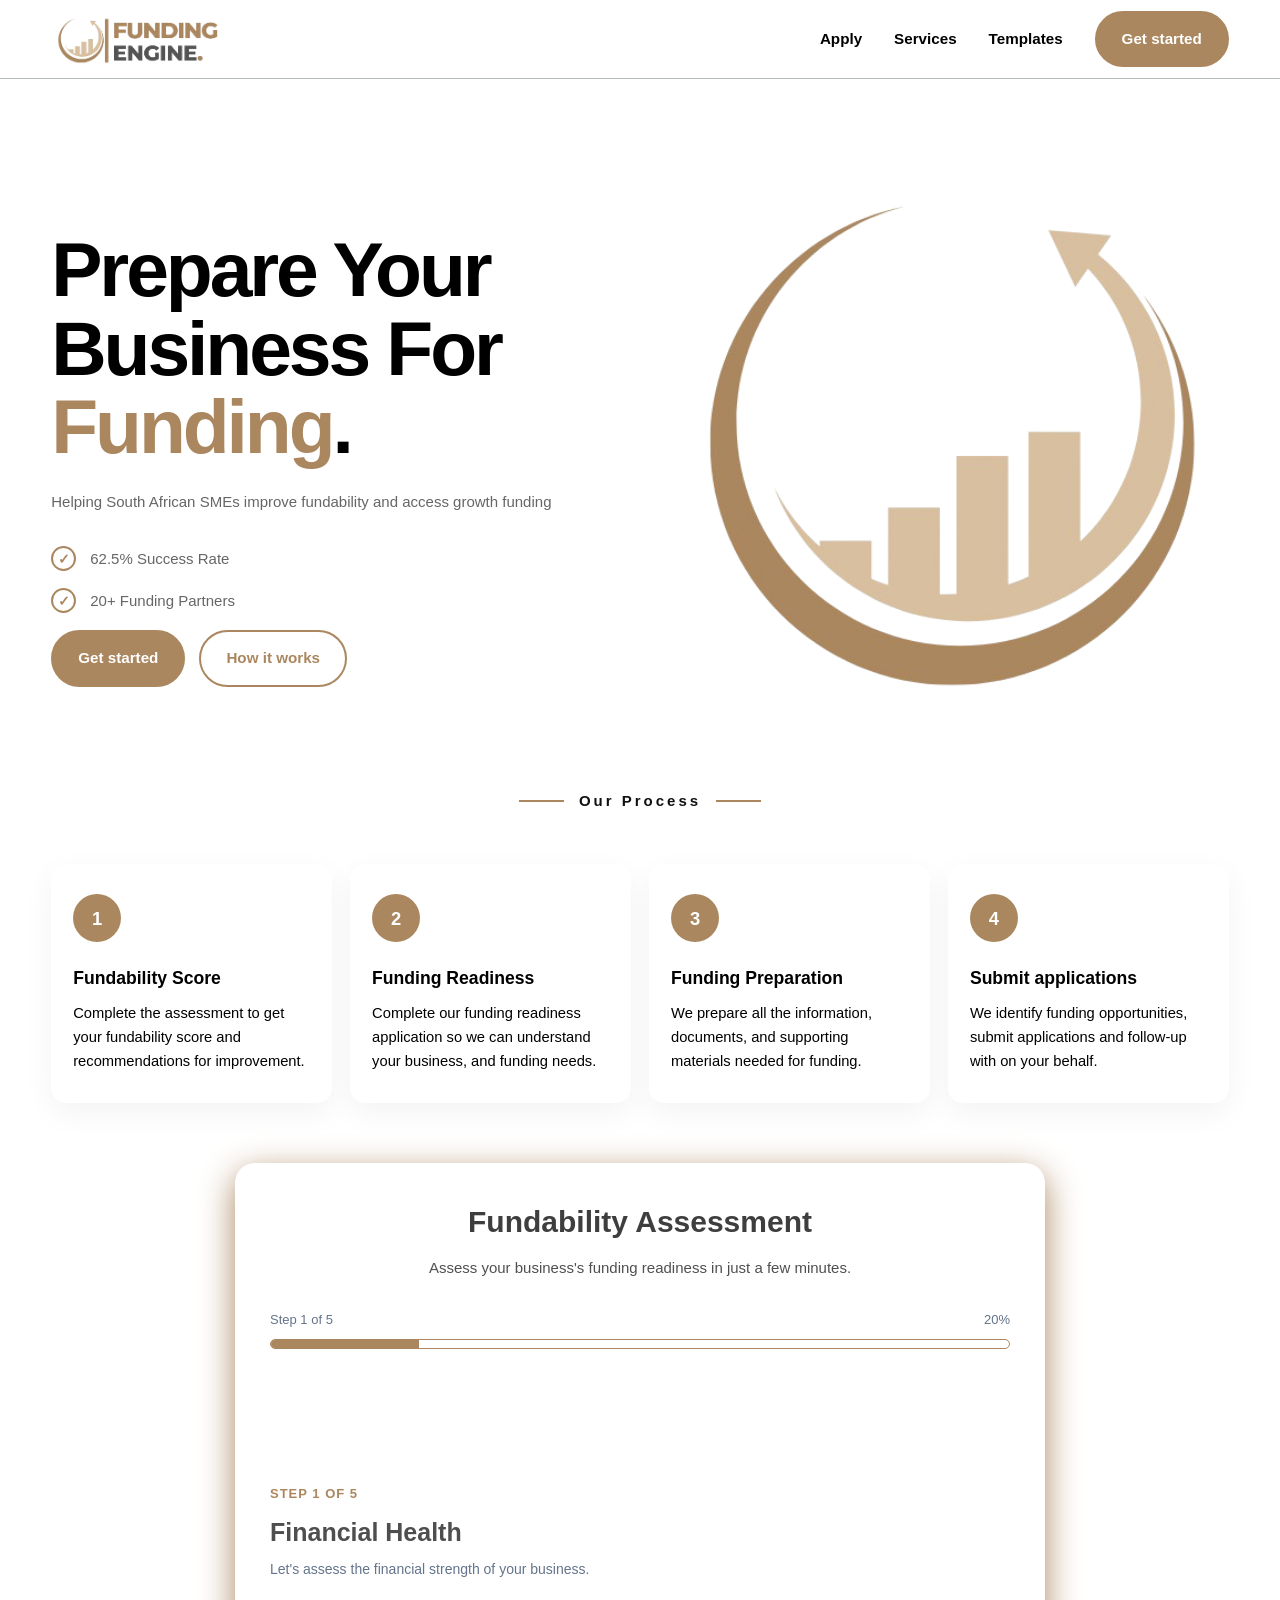
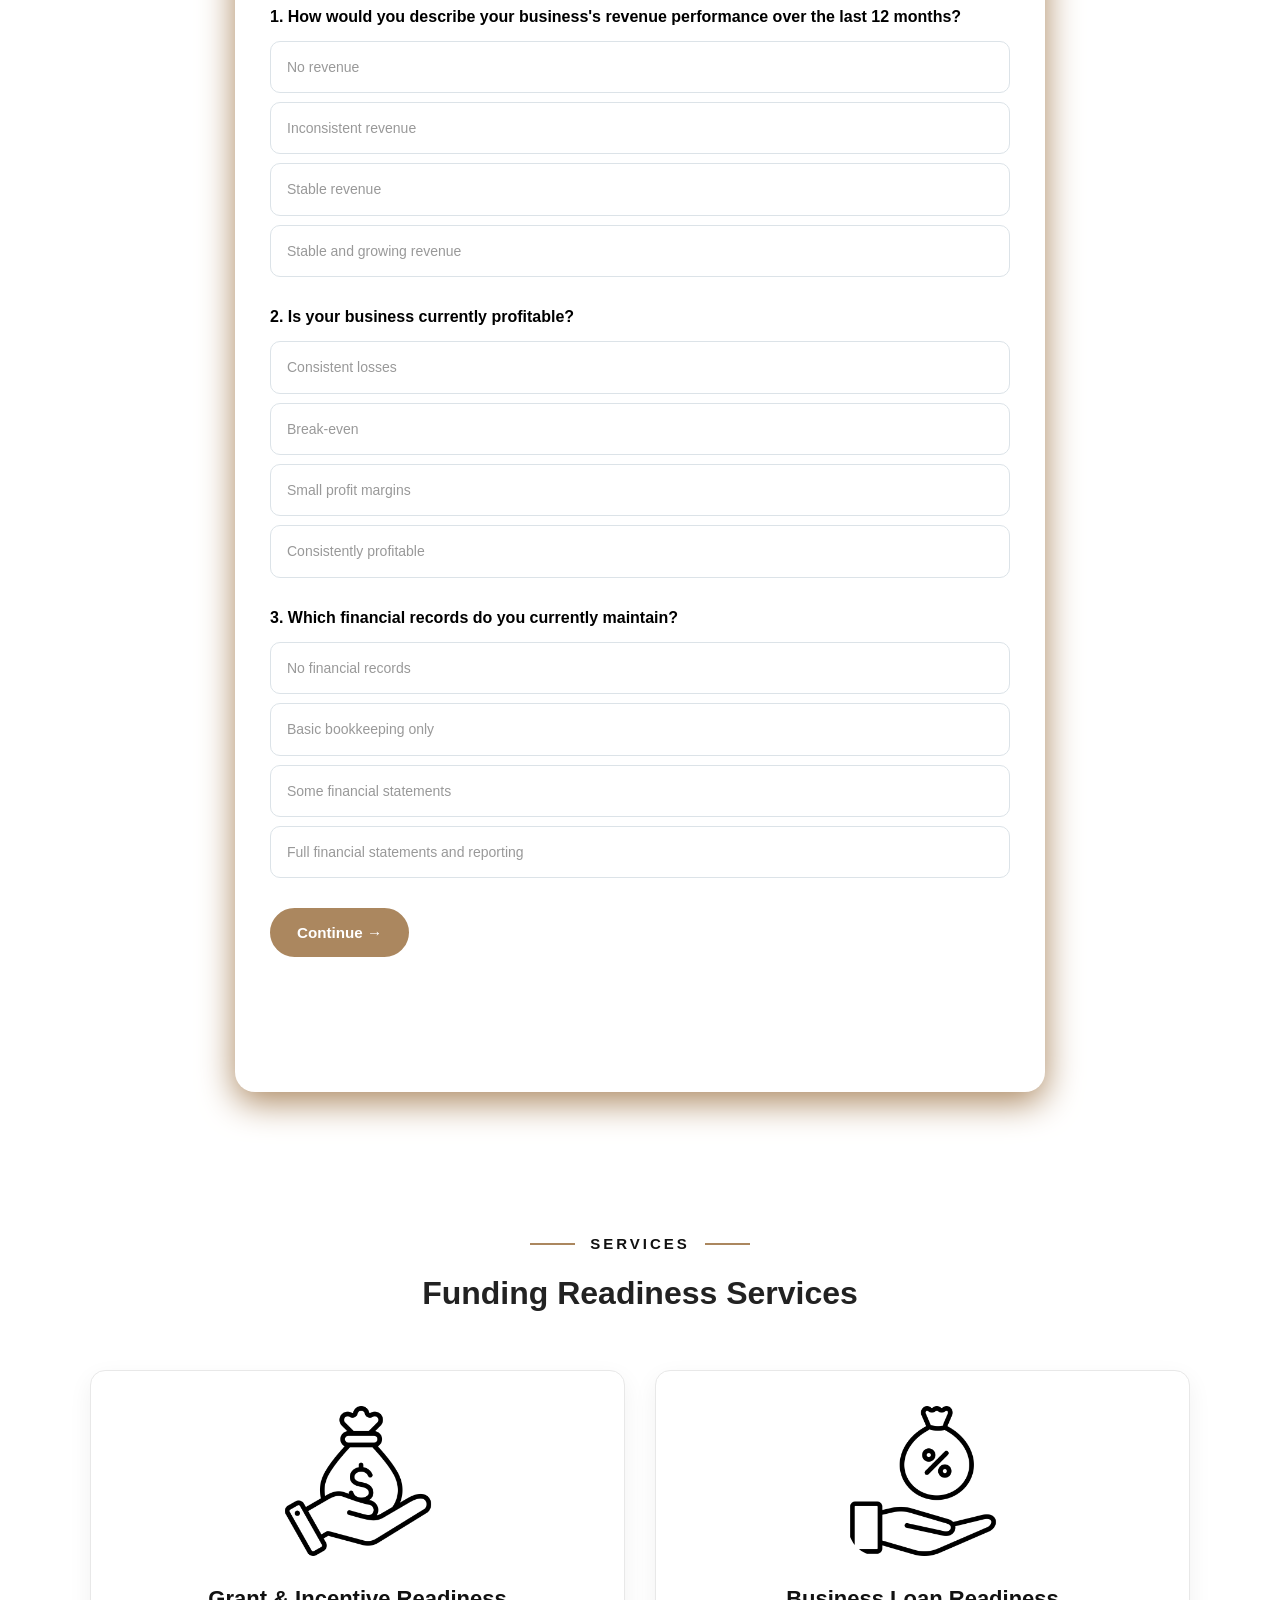
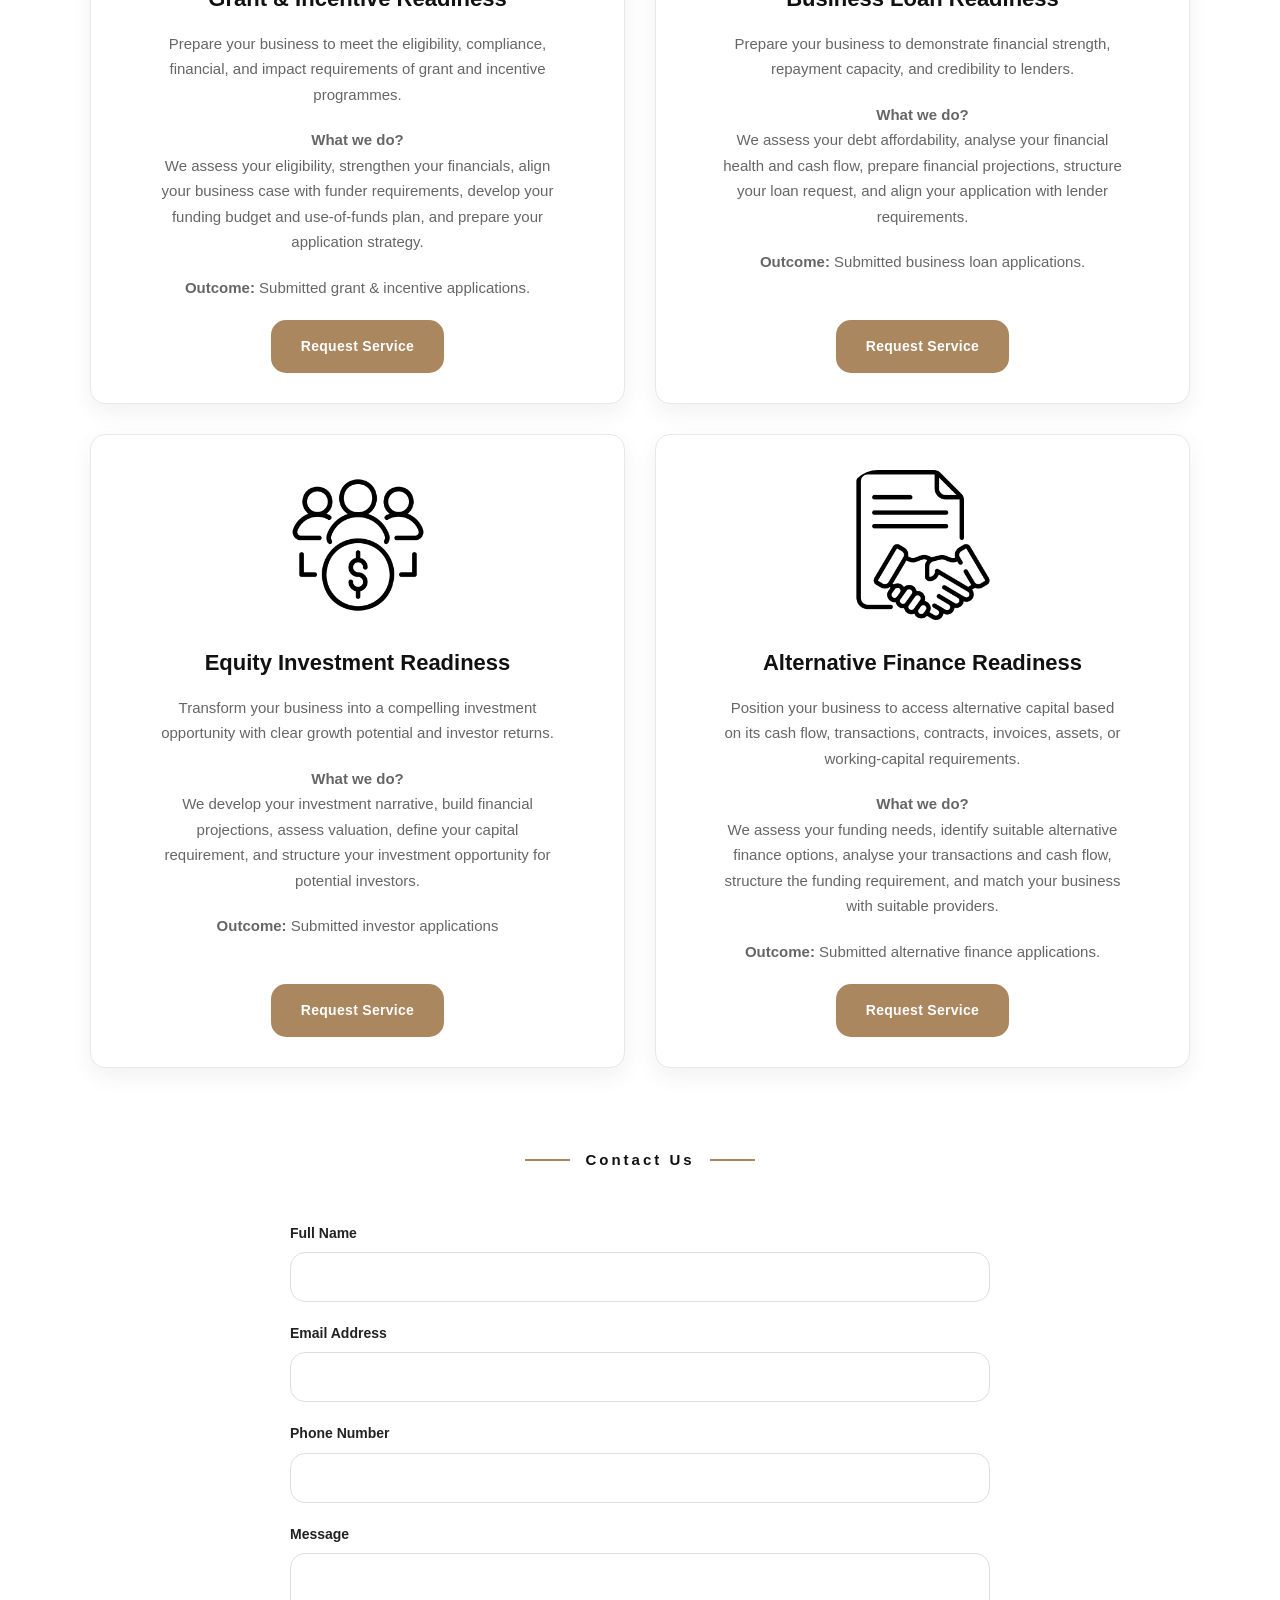
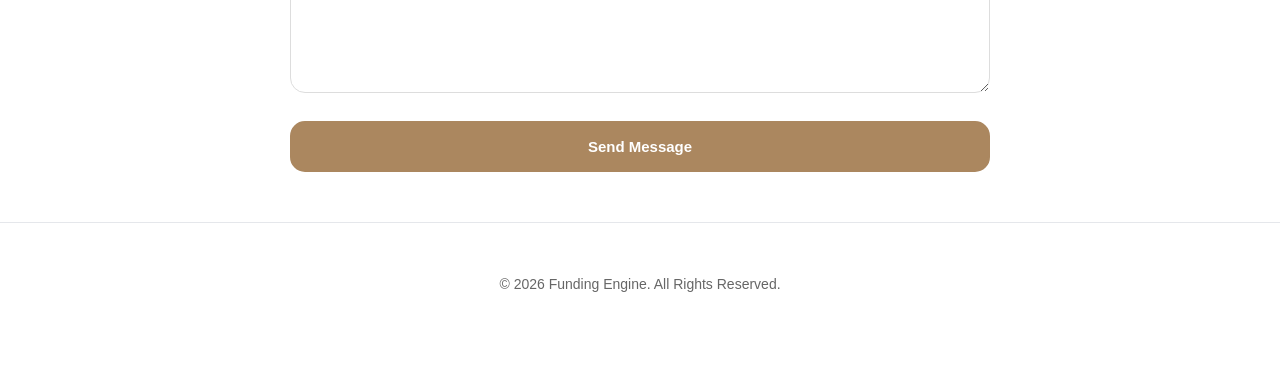
==== index.html @ 3deff0eb "update one" ====
<!DOCTYPE html>
<html lang="en">
<head>
  <meta charset="UTF-8" />
  <meta name="viewport" content="width=device-width, initial-scale=1.0" />

  <title>Funding Engine | Helping SMEs Become Fundable</title>

  <link rel="icon" type="image/png" href="./img/Funding_Engine_Favicon-removebg-preview.png">

<link rel="stylesheet" href="css/style.css">

  <meta
    name="description"
    content="Funding Engine helps businesses improve their fundability and secure the funding they need to grow. Our services include funding readiness assessments, fundability reporting, business funding preparation, and application support."
  />

</head>

<body>

  <!-- =========================
       HEADER
  ========================== -->

  <header>
    <div class="container navbar">

      <a href="#" class="logo">
        <img src="./img/Funding_Engine_Logo_-_Cropped-removebg-preview.png" alt="Funding Engine Logo" />
      </a>

      <button
        class="mobile-menu"
        id="mobileMenu"
        aria-label="Open navigation menu"
      >
        ☰
      </button>

      <nav>
        <ul class="nav-links" id="navLinks">
          <li><a href="./apply.html">Apply</a></li>
          <li><a href="#services">Services</a></li>
          <li><a href="https://fundingbox.gumroad.com/">Templates</a></li>
          <li class="button">
            <a href="#section1" class="btn btn-primary">Get started</a>
          </li>
        </ul>
      </nav>

    </div>
  </header>


  <!-- =========================
       HERO
  ========================== -->

  <main>

    <section class="hero" id="apply">
      <div class="container hero-grid">

        <div class="hero-content">

          <h1>
            Prepare Your Business For <span>Funding</span>.
          </h1>

          <p>
            Helping South African SMEs improve fundability and access growth funding
          </p>

          <ul class="benefits-list">

                    <li>
                        <span class="check-icon">✓</span>
                        62.5% Success Rate
                    </li>

                    <li>
                        <span class="check-icon">✓</span>
                        20+ Funding Partners
                    </li>
                    
                </ul>

          <div class="hero-buttons">
            <a href="#section1" class="btn btn-primary">
              Get started
            </a>

            <a href="#process" class="btn btn-outline">
              How it works
            </a>
          </div>

        </div>

        <div class="hero-image">
          <img
            src="./img/Funding_Engine_Favicon-removebg-preview.png"
            alt=""
          />
        </div>

      </div>
    </section>



    <!-- =========================
         PROCESS
    ========================== -->

      <div id="process" class="container">

        <div class="section-header">
        <div class="services-header">
      <h2><span></span> Our Process <span></span></h2>
      
    </div>
         
        </div>

        <div class="process-grid">

          <article class="process-card">
            <div class="step-number">1</div>
            <h3>Fundability Score</h3>
            <p>
                Complete the assessment to get your fundability score and recommendations for improvement.
            </p>
          </article>

          <article class="process-card">
            <div class="step-number">2</div>
            <h3>Funding Readiness</h3>
            <p>
               Complete our funding readiness application so we can understand your business, and funding needs.
            </p>
          </article>

          <article class="process-card">
            <div class="step-number">3</div>
            <h3>Funding Preparation</h3>
            <p>
              We prepare all the information, documents, and supporting materials needed for funding.
            </p>
          </article>

          <article class="process-card">
            <div class="step-number">4</div>
            <h3>Submit applications</h3>
            <p>
              We identify funding opportunities, submit applications and follow-up with on your behalf.
            </p>
          </article>

        </div>

      </div>


<!-- =========================
     SCORECARD
========================== -->

<div class="fundability-wrapper">

<div class="fundability-card">

<div class="scorecard-header" id="intro">

    <h1>Fundability Assessment</h1>

    <p>
        Assess your business's funding readiness in just a few minutes.
    </p>

</div>


<!-- PROGRESS -->

<div class="progress-container" id="progressContainer">

    <div class="progress-top">

        <span id="progressText">Step 1 of 5</span>

        <span id="progressPercent">20%</span>

    </div>

    <div class="progress-bar">

        <div class="progress-fill" id="progressFill"></div>

    </div>

</div>


<!-- ================================= -->
<!-- STEP 1: FINANCIAL -->
<!-- ================================= -->

<div class="section active" id="section1">

<div class="section-heading">

    <div class="section-number">Step 1 of 5</div>

    <h2>Financial Health</h2>

    <p>
        Let's assess the financial strength of your business.
    </p>

</div>


<div class="question">

<div class="question-title">
1. How would you describe your business's revenue performance over the last 12 months?
</div>

<div class="option">
<input type="radio" name="q1" value="0" id="q1a">
<label for="q1a">No revenue</label>
</div>

<div class="option">
<input type="radio" name="q1" value="3" id="q1b">
<label for="q1b">Inconsistent revenue</label>
</div>

<div class="option">
<input type="radio" name="q1" value="6" id="q1c">
<label for="q1c">Stable revenue</label>
</div>

<div class="option">
<input type="radio" name="q1" value="8" id="q1d">
<label for="q1d">Stable and growing revenue</label>
</div>

</div>


<div class="question">

<div class="question-title">
2. Is your business currently profitable?
</div>

<div class="option">
<input type="radio" name="q2" value="0" id="q2a">
<label for="q2a">Consistent losses</label>
</div>

<div class="option">
<input type="radio" name="q2" value="2" id="q2b">
<label for="q2b">Break-even</label>
</div>

<div class="option">
<input type="radio" name="q2" value="4" id="q2c">
<label for="q2c">Small profit margins</label>
</div>

<div class="option">
<input type="radio" name="q2" value="8" id="q2d">
<label for="q2d">Consistently profitable</label>
</div>

</div>


<div class="question">

<div class="question-title">
3. Which financial records do you currently maintain?
</div>

<div class="option">
<input type="radio" name="q3" value="0" id="q3a">
<label for="q3a">No financial records</label>
</div>

<div class="option">
<input type="radio" name="q3" value="3" id="q3b">
<label for="q3b">Basic bookkeeping only</label>
</div>

<div class="option">
<input type="radio" name="q3" value="6" id="q3c">
<label for="q3c">Some financial statements</label>
</div>

<div class="option">
<input type="radio" name="q3" value="9" id="q3d">
<label for="q3d">Full financial statements and reporting</label>
</div>

</div>


<div class="navigation">

<button class="btn btn-primary" onclick="nextSection()">
Continue →
</button>

</div>

</div>


<!-- ================================= -->
<!-- STEP 2: RISK -->
<!-- ================================= -->

<div class="section" id="section2">

<div class="section-heading">

<div class="section-number">Step 2 of 5</div>

<h2>Risk & Credibility</h2>

<p>
Funders need confidence that your business is legitimate,
organised and credible.
</p>

</div>


<div class="question">

<div class="question-title">
4. Is your business legally registered and compliant?
</div>

<div class="option">
<input type="radio" name="q4" value="0" id="q4a">
<label for="q4a">Not registered</label>
</div>

<div class="option">
<input type="radio" name="q4" value="3" id="q4b">
<label for="q4b">Registered but compliance issues exist</label>
</div>

<div class="option">
<input type="radio" name="q4" value="6" id="q4c">
<label for="q4c">Registered and mostly compliant</label>
</div>

<div class="option">
<input type="radio" name="q4" value="8" id="q4d">
<label for="q4d">Fully compliant and up to date</label>
</div>

</div>


<div class="question">

<div class="question-title">
5. Do you operate from a dedicated business bank account?
</div>

<div class="option">
<input type="radio" name="q5" value="0" id="q5a">
<label for="q5a">No</label>
</div>

<div class="option">
<input type="radio" name="q5" value="2" id="q5b">
<label for="q5b">Recently opened</label>
</div>

<div class="option">
<input type="radio" name="q5" value="4" id="q5c">
<label for="q5c">Active business account</label>
</div>

<div class="option">
<input type="radio" name="q5" value="6" id="q5d">
<label for="q5d">Active account with 12+ months history</label>
</div>

</div>


<div class="question">

<div class="question-title">
6. Which of the following documents can you provide?
</div>

<div class="option">
<input type="radio" name="q6" value="0" id="q6a">
<label for="q6a">None</label>
</div>

<div class="option">
<input type="radio" name="q6" value="3" id="q6b">
<label for="q6b">Some business documents</label>
</div>

<div class="option">
<input type="radio" name="q6" value="6" id="q6c">
<label for="q6c">Most required documents</label>
</div>

<div class="option">
<input type="radio" name="q6" value="11" id="q6d">
<label for="q6d">Complete funding documentation package</label>
</div>

</div>


<div class="navigation">

<button class="btn btn-secondary" onclick="previousSection()">
← Back
</button>

<button class="btn btn-primary" onclick="nextSection()">
Continue →
</button>

</div>

</div>


<!-- ================================= -->
<!-- STEP 3: CREDIT -->
<!-- ================================= -->

<div class="section" id="section3">

<div class="section-heading">

<div class="section-number">Step 3 of 5</div>

<h2>Credit History</h2>

<p>
Your credit history can influence the funding options available to you.
</p>

</div>


<div class="question">

<div class="question-title">
7. Does the business currently have a credit profile?
</div>

<div class="option">
<input type="radio" name="q7" value="0" id="q7a">
<label for="q7a">No credit profile</label>
</div>

<div class="option">
<input type="radio" name="q7" value="2" id="q7b">
<label for="q7b">Very limited history</label>
</div>

<div class="option">
<input type="radio" name="q7" value="4" id="q7c">
<label for="q7c">Some credit history</label>
</div>

<div class="option">
<input type="radio" name="q7" value="6" id="q7d">
<label for="q7d">Established business credit profile</label>
</div>

</div>


<div class="question">

<div class="question-title">
8. Have you ever defaulted on a loan, supplier account, or financial obligation?
</div>

<div class="option">
<input type="radio" name="q8" value="0" id="q8a">
<label for="q8a">Multiple defaults</label>
</div>

<div class="option">
<input type="radio" name="q8" value="2" id="q8b">
<label for="q8b">One default</label>
</div>

<div class="option">
<input type="radio" name="q8" value="4" id="q8c">
<label for="q8c">Minor late payments</label>
</div>

<div class="option">
<input type="radio" name="q8" value="9" id="q8d">
<label for="q8d">Clean repayment history</label>
</div>

</div>


<div class="navigation">

<button class="btn btn-secondary" onclick="previousSection()">
← Back
</button>

<button class="btn btn-primary" onclick="nextSection()">
Continue →
</button>

</div>

</div>


<!-- ================================= -->
<!-- STEP 4: MANAGEMENT -->
<!-- ================================= -->

<div class="section" id="section4">

<div class="section-heading">

<div class="section-number">Step 4 of 5</div>

<h2>Management & Leadership</h2>

<p>
Funders assess the ability of the management team to execute the business strategy.
</p>

</div>


<div class="question">

<div class="question-title">
9. How much industry experience does the founder or management team have?
</div>

<div class="option">
<input type="radio" name="q9" value="0" id="q9a">
<label for="q9a">Less than 1 year</label>
</div>

<div class="option">
<input type="radio" name="q9" value="2" id="q9b">
<label for="q9b">1–3 years</label>
</div>

<div class="option">
<input type="radio" name="q9" value="4" id="q9c">
<label for="q9c">3–5 years</label>
</div>

<div class="option">
<input type="radio" name="q9" value="7" id="q9d">
<label for="q9d">More than 5 years</label>
</div>

</div>


<div class="question">

<div class="question-title">
10. Does the business have management systems and clear operational processes?
</div>

<div class="option">
<input type="radio" name="q10" value="0" id="q10a">
<label for="q10a">No systems</label>
</div>

<div class="option">
<input type="radio" name="q10" value="2" id="q10b">
<label for="q10b">Informal systems</label>
</div>

<div class="option">
<input type="radio" name="q10" value="4" id="q10c">
<label for="q10c">Basic documented processes</label>
</div>

<div class="option">
<input type="radio" name="q10" value="8" id="q10d">
<label for="q10d">Well-established systems and controls</label>
</div>

</div>


<div class="navigation">

<button class="btn btn-secondary" onclick="previousSection()">
← Back
</button>

<button class="btn btn-primary" onclick="nextSection()">
Continue →
</button>

</div>

</div>


<!-- ================================= -->
<!-- STEP 5: BUSINESS PLAN -->
<!-- ================================= -->

<div class="section" id="section5">

<div class="section-heading">

<div class="section-number">Step 5 of 5</div>

<h2>Business Plan & Growth Strategy</h2>

<p>
Let's assess whether your business has a clear and fundable growth strategy.
</p>

</div>


<div class="question">

<div class="question-title">
11. Do you have a written business plan?
</div>

<div class="option">
<input type="radio" name="q11" value="0" id="q11a">
<label for="q11a">No business plan</label>
</div>

<div class="option">
<input type="radio" name="q11" value="3" id="q11b">
<label for="q11b">Basic business plan</label>
</div>

<div class="option">
<input type="radio" name="q11" value="6" id="q11c">
<label for="q11c">Detailed business plan</label>
</div>

<div class="option">
<input type="radio" name="q11" value="8" id="q11d">
<label for="q11d">Investor/lender-ready business plan</label>
</div>

</div>


<div class="question">

<div class="question-title">
12. Do you have financial projections for the next 12–36 months?
</div>

<div class="option">
<input type="radio" name="q12" value="0" id="q12a">
<label for="q12a">No projections</label>
</div>

<div class="option">
<input type="radio" name="q12" value="2" id="q12b">
<label for="q12b">Rough estimates</label>
</div>

<div class="option">
<input type="radio" name="q12" value="4" id="q12c">
<label for="q12c">Basic projections</label>
</div>

<div class="option">
<input type="radio" name="q12" value="6" id="q12d">
<label for="q12d">Detailed and realistic projections</label>
</div>

</div>


<div class="question">

<div class="question-title">
13. How clearly can you explain how funding will be used and what outcomes it will achieve?
</div>

<div class="option">
<input type="radio" name="q13" value="0" id="q13a">
<label for="q13a">No clear plan</label>
</div>

<div class="option">
<input type="radio" name="q13" value="2" id="q13b">
<label for="q13b">General idea</label>
</div>

<div class="option">
<input type="radio" name="q13" value="4" id="q13c">
<label for="q13c">Defined use of funds</label>
</div>

<div class="option">
<input type="radio" name="q13" value="6" id="q13d">
<label for="q13d">Detailed capital deployment and growth plan</label>
</div>

</div>


<div class="navigation">

<button class="btn btn-secondary" onclick="previousSection()">
← Back
</button>

<button class="btn btn-primary" onclick="calculateScore()">
Get My Fundability Score →
</button>

</div>

</div>


<!-- ================================= -->
<!-- RESULTS -->
<!-- ================================= -->

<div id="results">

<div class="result-header">

<h2>Your Fundability Score</h2>

<p>
Based on your answers, here's an assessment of your current funding readiness.
</p>


<div class="score-circle">

<div class="score-number" id="totalScore">0</div>

<div class="score-out-of">
out of 100
</div>

</div>


<div class="score-status" id="scoreStatus">
</div>

<p id="scoreDescription"></p>

</div>


<!-- ================================= -->
<!-- SCORE BREAKDOWN -->
<!-- ================================= -->

<div class="result-section">

<h3>Your Fundability Breakdown</h3>

<p>
Your score is made up of five key areas that can influence your funding readiness.
</p>


<div class="pillar-grid">

<div class="pillar">

<div class="pillar-name">
Financial Health
</div>

<div class="pillar-score">
<span id="financialScore">0</span>/25
</div>

<div class="pillar-bar">
<div class="pillar-fill" id="financialBar"></div>
</div>

<p class="pillar-feedback" id="financialFeedback"></p>

</div>


<div class="pillar">

<div class="pillar-name">
Risk & Credibility
</div>

<div class="pillar-score">
<span id="riskScore">0</span>/25
</div>

<div class="pillar-bar">
<div class="pillar-fill" id="riskBar"></div>
</div>

<p class="pillar-feedback" id="riskFeedback"></p>

</div>


<div class="pillar">

<div class="pillar-name">
Credit History
</div>

<div class="pillar-score">
<span id="creditScore">0</span>/15
</div>

<div class="pillar-bar">
<div class="pillar-fill" id="creditBar"></div>
</div>

<p class="pillar-feedback" id="creditFeedback"></p>

</div>


<div class="pillar">

<div class="pillar-name">
Management & Leadership
</div>

<div class="pillar-score">
<span id="managementScore">0</span>/15
</div>

<div class="pillar-bar">
<div class="pillar-fill" id="managementBar"></div>
</div>

<p class="pillar-feedback" id="managementFeedback"></p>

</div>


<div class="pillar">

<div class="pillar-name">
Business Plan & Growth
</div>

<div class="pillar-score">
<span id="businessPlanScore">0</span>/20
</div>

<div class="pillar-bar">
<div class="pillar-fill" id="businessPlanBar"></div>
</div>

<p class="pillar-feedback" id="businessPlanFeedback"></p>

</div>

</div>

</div>


<!-- ================================= -->
<!-- RECOMMENDATIONS -->
<!-- ================================= -->

<div class="result-section">

<h3>Recommended Next Steps</h3>

<div class="recommendation-box" id="recommendation"></div>

</div>


<div class="restart">

<button onclick="restartAssessment()">
Retake Assessment
</button>

</div>

</div>

</div>

</div>


<!-- =========================================
     SCORE CALCULATION
========================================= -->

<script>

let currentSection = 1;

const totalSections = 5;


/* =========================================
   NAVIGATION
========================================= */

function nextSection() {

    const current = document.getElementById(
        "section" + currentSection
    );

    const inputs = current.querySelectorAll(
        'input[type="radio"]'
    );

    const questionNames = [
        ...new Set(
            Array.from(inputs).map(input => input.name)
        )
    ];

    for (const name of questionNames) {

        const answered = current.querySelector(
            `input[name="${name}"]:checked`
        );

        if (!answered) {

            alert("Please answer all questions before continuing.");

            return;
        }
    }


    if (currentSection < totalSections) {

        current.classList.remove("active");

        currentSection++;

        document.getElementById(
            "section" + currentSection
        ).classList.add("active");

        updateProgress();

        window.scrollTo({
            top: 0,
            behavior: "smooth"
        });
    }
}


function previousSection() {

    if (currentSection > 1) {

        document.getElementById(
            "section" + currentSection
        ).classList.remove("active");

        currentSection--;

        document.getElementById(
            "section" + currentSection
        ).classList.add("active");

        updateProgress();

        window.scrollTo({
            top: 0,
            behavior: "smooth"
        });
    }
}


/* =========================================
   PROGRESS
========================================= */

function updateProgress() {

    const percent =
        Math.round(
            (currentSection / totalSections) * 100
        );

    document.getElementById(
        "progressText"
    ).textContent =
        `Step ${currentSection} of ${totalSections}`;

    document.getElementById(
        "progressPercent"
    ).textContent =
        `${percent}%`;

    document.getElementById(
        "progressFill"
    ).style.width =
        `${percent}%`;
}


/* =========================================
   SCORE CALCULATION
========================================= */

function calculateScore() {

    const current =
        document.getElementById(
            "section" + currentSection
        );

    const inputs =
        current.querySelectorAll(
            'input[type="radio"]'
        );

    const questionNames = [
        ...new Set(
            Array.from(inputs).map(input => input.name)
        )
    ];

    for (const name of questionNames) {

        const answered = current.querySelector(
            `input[name="${name}"]:checked`
        );

        if (!answered) {

            alert(
                "Please answer all questions before viewing your score."
            );

            return;
        }
    }


    /* Financial Health: Q1-Q3 */

    const financialScore =
        getScore("q1") +
        getScore("q2") +
        getScore("q3");


    /* Risk & Credibility: Q4-Q6 */

    const riskScore =
        getScore("q4") +
        getScore("q5") +
        getScore("q6");


    /* Credit History: Q7-Q8 */

    const creditScore =
        getScore("q7") +
        getScore("q8");


    /* Management: Q9-Q10 */

    const managementScore =
        getScore("q9") +
        getScore("q10");


    /* Business Plan: Q11-Q13 */

    const businessPlanScore =
        getScore("q11") +
        getScore("q12") +
        getScore("q13");


    /* Total */

    const totalScore =
        financialScore +
        riskScore +
        creditScore +
        managementScore +
        businessPlanScore;


    /* Display scores */

    document.getElementById(
        "totalScore"
    ).textContent = totalScore;


    document.getElementById(
        "financialScore"
    ).textContent = financialScore;


    document.getElementById(
        "riskScore"
    ).textContent = riskScore;


    document.getElementById(
        "creditScore"
    ).textContent = creditScore;


    document.getElementById(
        "managementScore"
    ).textContent = managementScore;


    document.getElementById(
        "businessPlanScore"
    ).textContent = businessPlanScore;


    /* Progress bars */

    setBar(
        "financialBar",
        financialScore,
        25
    );

    setBar(
        "riskBar",
        riskScore,
        25
    );

    setBar(
        "creditBar",
        creditScore,
        15
    );

    setBar(
        "managementBar",
        managementScore,
        15
    );

    setBar(
        "businessPlanBar",
        businessPlanScore,
        20
    );


    /* Pillar feedback */

    document.getElementById(
        "financialFeedback"
    ).textContent =
        getPillarFeedback(financialScore, 25);


    document.getElementById(
        "riskFeedback"
    ).textContent =
        getPillarFeedback(riskScore, 25);


    document.getElementById(
        "creditFeedback"
    ).textContent =
        getPillarFeedback(creditScore, 15);


    document.getElementById(
        "managementFeedback"
    ).textContent =
        getPillarFeedback(managementScore, 15);


    document.getElementById(
        "businessPlanFeedback"
    ).textContent =
        getPillarFeedback(businessPlanScore, 20);


    /* Overall status */

    setOverallStatus(totalScore);


    /* Recommendations */

    generateRecommendations({
        financial: financialScore,
        risk: riskScore,
        credit: creditScore,
        management: managementScore,
        businessPlan: businessPlanScore
    });


    /* Hide assessment */

    for (
        let i = 1;
        i <= totalSections;
        i++
    ) {

        document.getElementById(
            "section" + i
        ).classList.remove("active");
    }


    document.getElementById(
        "progressContainer"
    ).style.display = "none";


    document.getElementById(
        "results"
    ).style.display = "block";


    window.scrollTo({
        top: 0,
        behavior: "smooth"
    });
}


/* =========================================
   GET RADIO SCORE
========================================= */

function getScore(questionName) {

    const selected =
        document.querySelector(
            `input[name="${questionName}"]:checked`
        );

    return selected
        ? Number(selected.value)
        : 0;
}


/* =========================================
   PROGRESS BAR
========================================= */

function setBar(id, score, maximum) {

    const percentage =
        (score / maximum) * 100;

    document.getElementById(
        id
    ).style.width =
        `${percentage}%`;
}


/* =========================================
   PILLAR FEEDBACK
========================================= */

function getPillarFeedback(score, maximum) {

    const percentage =
        (score / maximum) * 100;


    if (percentage < 40) {

        return "This is an area that should be prioritised before seeking funding.";

    }


    if (percentage < 70) {

        return "There is a reasonable foundation, but strengthening this area could improve your funding readiness.";

    }


    return "This is currently one of the stronger areas of your funding profile.";

}


/* =========================================
   OVERALL STATUS
========================================= */

function setOverallStatus(score) {

    const status =
        document.getElementById(
            "scoreStatus"
        );

    const description =
        document.getElementById(
            "scoreDescription"
        );


    if (score < 40) {

        status.textContent =
            "Needs Improvement";

        description.textContent =
            "Your assessment highlights several areas that should be strengthened before approaching funders.";

    }

    else if (score < 60) {

        status.textContent =
            "Developing";

        description.textContent =
            "Your business has some funding foundations in place, but there are important areas that could be improved.";

    }

    else if (score < 80) {

        status.textContent =
            "Funding Ready";

        description.textContent =
            "Your business demonstrates a solid level of funding readiness, although there may still be areas worth strengthening.";

    }

    else {

        status.textContent =
            "Strong Funding Profile";

        description.textContent =
            "Your assessment indicates strong foundations across the key areas measured.";

    }

}


/* =========================================
   RECOMMENDATIONS
========================================= */

function generateRecommendations(scores) {

    const recommendation =
        document.getElementById(
            "recommendation"
        );


    const areas = [

        {
            name: "Financial Health",
            score: scores.financial,
            maximum: 25,
            recommendations: [
                "Improve the consistency and visibility of your revenue.",
                "Work towards stronger and more consistent profit margins.",
                "Keep complete, up-to-date financial statements and management accounts."
            ]
        },

        {
            name: "Risk & Credibility",
            score: scores.risk,
            maximum: 25,
            recommendations: [
                "Ensure your business registration and compliance requirements are up to date.",
                "Maintain a dedicated business bank account.",
                "Create and organise a complete funding documentation pack."
            ]
        },

        {
            name: "Credit History",
            score: scores.credit,
            maximum: 15,
            recommendations: [
                "Build a stronger business credit profile through responsible use of credit.",
                "Prioritise the settlement of overdue accounts and outstanding obligations.",
                "Maintain a clean repayment history going forward."
            ]
        },

        {
            name: "Management & Leadership",
            score: scores.management,
            maximum: 15,
            recommendations: [
                "Document important operational processes.",
                "Strengthen management systems and internal controls.",
                "Clearly document the experience and responsibilities of the management team."
            ]
        },

        {
            name: "Business Plan & Growth",
            score: scores.businessPlan,
            maximum: 20,
            recommendations: [
                "Develop a detailed business plan.",
                "Prepare realistic 12–36 month financial projections.",
                "Clearly explain how funding will be deployed and what measurable outcomes it should achieve."
            ]
        }

    ];


    /*
       Sort areas from weakest to strongest.
       This ensures the most important
       improvement areas appear first.
    */

    areas.sort(
        (a, b) =>
            (a.score / a.maximum) -
            (b.score / b.maximum)
    );


    let html =
        "<p><strong>Your priority areas:</strong></p>";

    html += "<ul>";


    /*
       Show the three weakest areas.
    */

    areas.slice(0, 3).forEach(area => {

        const percentage =
            Math.round(
                (area.score / area.maximum) * 100
            );


        html += `
            <li>
                <strong>${area.name}</strong>
                (${percentage}%)
                <ul>
        `;


        area.recommendations
            .slice(0, 2)
            .forEach(item => {

                html += `
                    <li>${item}</li>
                `;

            });


        html += `
                </ul>
            </li>
        `;

    });


    html += "</ul>";


    /*
       General recommendation based
       on the overall score.
    */

    const total =
        areas.reduce(
            (sum, area) => sum + area.score,
            0
        );


    html += "<p>";


    if (total < 40) {

        html +=
            "<strong>Recommended focus:</strong> Strengthen the fundamentals of your business before actively pursuing external funding.";

    }

    else if (total < 60) {

        html +=
            "<strong>Recommended focus:</strong> Address your weakest areas first, particularly financial records, credit, compliance and funding documentation.";

    }

    else if (total < 80) {

        html +=
            "<strong>Recommended focus:</strong> Your foundation is developing well. Focus on strengthening the lowest-scoring pillars and preparing a lender/investor-ready funding package.";

    }

    else {

        html +=
            "<strong>Recommended focus:</strong> Maintain your current foundations and ensure your financial information, projections and funding proposal are fully prepared before approaching funders.";

    }


    html += "</p>";


    recommendation.innerHTML =
        html;

}


/* =========================================
   RETAKE ASSESSMENT
========================================= */

function restartAssessment() {

    /*
       Reset all answers.
    */

    document
        .querySelectorAll(
            'input[type="radio"]'
        )
        .forEach(input => {

            input.checked = false;

        });


    /*
       Reset section.
    */

    document
        .querySelectorAll(".section")
        .forEach(section => {

            section.classList.remove("active");

        });


    currentSection = 1;


    document
        .getElementById("section1")
        .classList.add("active");


    /*
       Reset progress.
    */

    document
        .getElementById("progressContainer")
        .style.display = "block";


    updateProgress();


    /*
       Hide results.
    */

    document
        .getElementById("results")
        .style.display = "none";


    window.scrollTo({
        top: 0,
        behavior: "smooth"
    });

}


/* =========================================
   INITIALISE
========================================= */

document.addEventListener(
    "DOMContentLoaded",
    function() {

        updateProgress();

        document
            .getElementById("results")
            .style.display = "none";

    }
);

</script>



    <!-- =========================
         SERVICES
    ========================== -->

      <section id="services" class="services-section">
  <div class="services-container">

    <div class="services-header">
      <h2><span></span> SERVICES <span></span></h2>
      <p>Funding Readiness Services</p>
    </div>

    <div class="services-grid">

      <!-- Service Card 1 -->
      <div class="service-card">
        <div class="service-image">
          <img src="./img/fund.png" alt="Grants and incentives">
        </div>
        <h3>Grant &amp; Incentive Readiness
        </h3>
        <p>
          Prepare your business to meet the eligibility, compliance, financial, and impact requirements of grant and incentive programmes.
        </p>

        <p>
          <b>What we do?</b>
          <br>
          We assess your eligibility, strengthen your financials, align your business case with funder requirements, develop your funding budget and use-of-funds plan, and prepare your application strategy.
        </p>


        <p>
          <b>Outcome:</b>
          Submitted grant & incentive applications.
        </p>




        <a href="./apply.html" class="service-btn">Request Service</a>
      </div>

      <!-- Service Card 2 -->
      <div class="service-card">
        <div class="service-image">
          <img src="./img/loan.png" alt="Business loans">
        </div>
        <h3>Business Loan Readiness</h3>
        <p>
          Prepare your business to demonstrate financial strength, repayment capacity, and credibility to lenders.
        </p>

        <p>
          <b>What we do?</b>
          <br>
          We assess your debt affordability, analyse your financial health and cash flow, prepare financial projections, structure your loan request, and align your application with lender requirements.
        </p>


        <p>
          <b>Outcome:</b>
          Submitted business loan applications.
        </p>

        <a href="./apply.html" class="service-btn">Request Service</a>
      </div>

      <!-- Service Card 3 -->
      <div class="service-card">
        <div class="service-image">
          <img src="./img/mutual-fund.png" alt="Equity investment">
        </div>
        <h3>Equity Investment Readiness</h3>
        <p>
          Transform your business into a compelling investment opportunity with clear growth potential and investor returns.
        </p>

        <p>
          <b>What we do?</b>
          <br>
          We develop your investment narrative, build financial projections, assess valuation, define your capital requirement, and structure your investment opportunity for potential investors.
        </p>


        <p>
          <b>Outcome:</b>
          Submitted investor applications
        </p>
        <a href="./apply.html" class="service-btn">Request Service</a>
      </div>

      <!-- Service Card 4 -->
      <div class="service-card">
        <div class="service-image">
          <img src="./img/contract.png" alt="Alternative finance">
        </div>
        <h3>Alternative Finance Readiness</h3>
        <p>
          Position your business to access alternative capital based on its cash flow, transactions, contracts, invoices, assets, or working-capital requirements.
        </p>

        <p>
          <b>What we do?</b>
          <br>
          We assess your funding needs, identify suitable alternative finance options, analyse your transactions and cash flow, structure the funding requirement, and match your business with suitable providers.
        </p>


        <p>
          <b>Outcome:</b>
          Submitted alternative finance applications.
        </p>

        <a href="./apply.html" class="service-btn">Request Service</a>
      </div>

    </div>
  </div>
</section>




    <!-- =========================
         CONTACT
    ========================== -->

    <div class="services-header">
      <h2><span></span> Contact Us <span></span></h2>
    </div>


<form action="https://formsubmit.co/fundingengine.sa@gmail.com" method="POST" class="contact-form">

  <!-- FormSubmit Settings -->
  <input type="hidden" name="_subject" value="New Contact Form Enquiry - Funding Engine">
  <input type="hidden" name="_captcha" value="false">
  <input type="hidden" name="_template" value="table">
  <input type="hidden" name="_next" value="https://fundingengine.co.za">

  <!-- Full Name -->
  <div class="form-group">
    <label for="name">Full Name</label>
    <input 
      type="text" 
      id="name" 
      name="Full Name" 
      required
    >
  </div>

  <!-- Email -->
  <div class="form-group">
    <label for="email">Email Address</label>
    <input 
      type="email" 
      id="email" 
      name="Email Address" 
      required
    >
  </div>

  <!-- Phone -->
  <div class="form-group">
    <label for="phone">Phone Number</label>
    <input 
      type="tel" 
      id="phone" 
      name="Phone Number" 
      required
    >
  </div>

  <!-- Message -->
  <div class="form-group">
    <label for="message">Message</label>
    <textarea 
      id="message" 
      name="Message" 
      rows="6" 
      required
    ></textarea>
  </div>

  <!-- Submit Button -->
  <button type="submit" class="contact-submit">
    Send Message
  </button>

</form>





  </main>


  <!-- =========================
       FOOTER
  ========================== -->

 <footer class="site-footer">
  <p>&copy; 2026 Funding Engine. All Rights Reserved.</p>
</footer>



  <!-- =========================
       JAVASCRIPT
  ========================== -->

<script src="/js/script.js"></script>

</body>
</html>
---- css/style.css ----
:root {
      --primary: #AB875F;
      --light: #f8fafc;
      --white: #ffffff;
      --shadow: 0 20px 50px rgba(15, 23, 42, 0.08);
      --radius: 15px;
      --max-width: 1180px;
    }

    * {
      margin: 0;
      padding: 0;
      box-sizing: border-box;
    }

    html {
      scroll-behavior: smooth;
    }

    body {
      font-family: Arial, Helvetica, sans-serif;
      color: var(--text);
      background: var(--white);
      line-height: 1.6;
    }

    a {
      color: inherit;
      text-decoration: none;
    }

    img {
      max-width: 100%;
      display: block;
    }

    .container {
      width: min(92%, var(--max-width));
      margin: 0 auto;
    }

    /* =========================
       HEADER
    ========================= */

    header {
      background: var(--white);
      border-bottom: 1px solid #b5baba;
      position: sticky;
      top: 0;
      z-index: 1000;
    }

    .navbar {
      min-height: 78px;
      display: flex;
      align-items: center;
      justify-content: space-between;
      gap: 30px;
    }

    .logo {
      display: block;
      align-items: center;
      flex-shrink: 0;
      gap: 10px;
      font-size: 1.4rem;
      font-weight: 800;
      color: var(--primary);
    }


    .logo img {
      width: 200px;
      height: 70px;
      display: block;
    }

    .nav-links {
      display: flex;
      align-items: center;
      gap: 32px;
      list-style: none;
    }

    .nav-links a {
      font-weight: 600;
      font-size: 0.95rem;
      color: var(--dark);
      transition: color 0.2s ease;
    }

    .nav-links a:hover {
      color: #ab875f;
    }

    .nav-links .button {
      color: #ffffff;
    }

    .btn {
      display: inline-flex;
      align-items: center;
      justify-content: center;
      padding: 14px 25px;
      border-radius: 999px;
      border: none;
      cursor: pointer;
      font-weight: 700;
      font-size: 0.95rem;
      color:#ffffff;
      transition: all 0.25s ease;
    }

    .btn-primary {
      background: #AB875F;
      border: 2px solid #AB875F;
     color: #ffffff;
    }

    .btn-primary:hover {
      background: var(--primary-dark);
      color:#AB875F;
      transform: translateY(-2px);
      box-shadow: 0 10px 25px rgba(20, 83, 45, 0.2);
    }

    .btn-outline {
      border: 2px solid var(--primary);
      color: var(--primary);
      background: transparent;
    }

    .btn-outline:hover {
      background: var(--primary);
      color: var(--white);
    }

    .mobile-menu {
      display: none;
      background: none;
      border: none;
      margin-left: auto;
      font-size: 1.8rem;
      color: var(--dark);
      cursor: pointer;
    }

    /* =========================
       HERO
    ========================= */

    .hero {
      background: #ffffff;
      padding: 90px 0 70px;
      overflow: hidden;
    }

    .hero-grid {
      display: grid;
      grid-template-columns: 1fr 1fr;
      align-items: center;
      gap: 70px;
    }

    .hero-content {
      max-width: 650px;
    }

    .hero h1 {
      color: var(--dark);
      font-size: clamp(2rem, 6vw, 5rem);
      line-height: 1.02;
      letter-spacing: -0.04em;
      margin-top: 25px;
      margin-bottom: 25px;
    }

    .hero span{
        color: #ab875f;
    }

    .hero p {
      color: #666666;
      font-size: 15px;
      max-width: 580px;
      margin-bottom: 32px;
      margin-right: 20px;
    }

    .hero-buttons {
      display: flex;
      gap: 14px;
      flex-wrap: wrap;
    }

    .hero-image {
      position: relative;
    }

    .hero-image img {
      width: 100%;
      border-radius: 28px;
      object-fit: cover;
      min-height: 420px;
    }

   

.benefits-list {
    list-style: none;
    padding: 0;
    margin: 0;
}

.benefits-list li {
    display: flex;
    align-items: center;
    gap: 14px;
    margin-bottom: 17px;
    font-size: 15px;
    line-height: 1;
    color: #666666;
}

.check-icon {
    width: 25px;
    height: 25px;
    min-width: 25px;
    border: 2px solid #ab875f;
    border-radius: 50%;
    display: inline-flex;
    align-items: center;
    justify-content: center;
    font-size: 14px;
    font-weight: 700;
    line-height: 1;
}

/* Tablet */
@media (max-width: 768px) {

    .benefits-list li {
        font-size: 15px;
    }
}

/* Mobile */
@media (max-width: 480px) {


    .benefits-list li {
        font-size: 15px;
        gap: 11px;
        margin-bottom: 14px;
    }

    .check-icon {
        width: 22px;
        height: 22px;
        min-width: 22px;
        font-size: 12px;
    }
}


    /* =========================
       SECTION HEADINGS
    ========================= */

    .section {
      padding: 100px 0;
    }

    .section-header {
      text-align: center;
      max-width: 700px;
      margin: 0 auto 55px;
    }

    .section-header h2 {
      color: var(--dark);
      font-size: clamp(2rem, 4vw, 3.2rem);
      line-height: 1.1;
      margin-bottom: 16px;
    }

    .section-header span {
      color: #AB875F;
    }

    /* =========================
       PROCESS
    ========================= */

    .process-section {
      background: hsl(66, 84%, 93%);
    }

    .process-grid {
      display: grid;
      grid-template-columns: repeat(4, 1fr);
      gap: 18px;
    }

    .process-card {
      background: var(--white);
      padding: 30px 22px;
      border-radius: var(--radius);
      box-shadow: 0 10px 30px rgba(15, 23, 42, 0.05);
      position: relative;
      border: 1px solid var(--border);
    }

    .step-number {
      width: 48px;
      height: 48px;
      border-radius: 50%;
      background: var(--primary);
      color: var(--white);
      display: flex;
      align-items: center;
      justify-content: center;
      font-size: 1.15rem;
      font-weight: 800;
      margin-bottom: 22px;
    }

    .process-card h3 {
      color: var(--dark);
      margin-bottom: 10px;
      font-size: 1.1rem;
    }

    .process-card p {
      color: var(--muted);
      font-size: 0.92rem;
    }

.fundability-wrapper {
    width: 100%;
    max-width: 850px;
    margin: 40px auto;
    padding: 20px;
}

.fundability-card {
    background: #ffffff;
    border-radius: 20px;
    padding: 35px;
    box-shadow: 0 10px 35px #ab875f;
}

.scorecard-header {
    text-align: center;
    margin-bottom: 30px;
}

.scorecard-header h1 {
    margin: 0 0 10px;
    font-size: 30px;
    color: #000000c1;
}

.scorecard-header p {
    margin: 0;
    color: #000000b0;
    font-size: 15px;
    line-height: 1.6;
}

/* Progress */

.progress-container {
    margin-bottom: 35px;
}

.progress-top {
    display: flex;
    justify-content: space-between;
    margin-bottom: 8px;
    font-size: 13px;
    color: #64748b;
}

.progress-bar {
    height: 10px;
    background: #ffffff;
    border-radius: 20px;
    border: 1px solid #ab875f;
    overflow: hidden;
}

.progress-fill {
    height: 100%;
    width: 16.6%;
    background: #ab875f;
    transition: width 0.3s ease;
}

/* Sections */

.section {
    display: none;
}

.section.active {
    display: block;
    animation: fadeIn 0.3s ease;
}

@keyframes fadeIn {
    from {
        opacity: 0;
        transform: translateY(5px);
    }

    to {
        opacity: 1;
        transform: translateY(0);
    }
}

.section-heading {
    margin-bottom: 25px;
}

.section-number {
    color: #ab875f;
    font-size: 13px;
    font-weight: bold;
    text-transform: uppercase;
    letter-spacing: 1px;
}

.section-heading h2 {
    margin: 7px 0;
    font-size: 25px;
    color: #000000b1;
}

.section-heading p {
    margin: 0;
    color: #64748b;
    font-size: 14px;
    line-height: 1.5;
}

/* Form fields */

.form-group {
    margin-bottom: 18px;
}

.form-group label {
    display: block;
    font-weight: 600;
    font-size: 14px;
    margin-bottom: 7px;
    color: #999999;
}

.form-group input {
    width: 100%;
    background: var(--light);
    padding: 14px 15px;
    border: 1px solid #000000;
    border-radius: 10px;
    font-size: 15px;
    outline: none;
    transition: 0.2s;
}

.form-group input:focus {
    border-color: #ab875f;
    box-shadow: 0 0 0 2px rgba(0,151,178,0.08);
}

/* Questions */

.question {
    margin-bottom: 28px;
}

.question-title {
    font-weight: 600;
    font-size: 16px;
    margin-bottom: 12px;
    line-height: 1.5;
}

.option {
    display: block;
    position: relative;
    margin-bottom: 9px;
}

.option input {
    position: absolute;
    opacity: 0;
}

.option label {
    display: block;
    padding: 14px 16px;
    border: 1px solid #dce3e8;
    border-radius: 10px;
    cursor: pointer;
    transition: all 0.2s ease;
    font-size: 14px;
    color: #999999;
    background: #fff;
}

.option label:hover {
    border-color: #ab875f;
}

.option input:checked + label {
    border-color: #ab875f;
    background: #ffffff;
    color: #ab875f;
    font-weight: 600;
    box-shadow: 0 0 0 1px #ab875f;
}

/* Buttons */

.navigation {
    display: flex;
    justify-content: space-between;
    margin-top: 30px;
    gap: 12px;
}


/* Results */

#results {
    display: none;
}

.result-header {
    text-align: center;
    padding-bottom: 25px;
    border-bottom: 1px solid #e5e7eb;
}

.result-header h2 {
    margin: 0 0 10px;
    color: #666666;
    font-size: 28px;
}

.result-header p {
    color: #64748b;
    font-size: 14px;
}

.score-circle {
    width: 150px;
    height: 150px;
    border-radius: 50%;
    border: 10px solid #ab875f;
    margin: 25px auto 15px;
    display: flex;
    flex-direction: column;
    align-items: center;
    justify-content: center;
    background: #fff;
}

.score-number {
    font-size: 42px;
    font-weight: 800;
    color: #0b2239;
    line-height: 1;
}

.score-out-of {
    font-size: 12px;
    color: #64748b;
    margin-top: 5px;
}

.score-status {
    display: inline-block;
    padding: 8px 16px;
    border-radius: 30px;
    font-weight: bold;
    font-size: 14px;
    margin-bottom: 10px;
}

.red {
    background: #fee2e2;
    color: #b91c1c;
}

.orange {
    background: #ffedd5;
    color: #c2410c;
}

.yellow {
    background: #fef9c3;
    color: #a16207;
}

.green {
    background: #dcfce7;
    color: #15803d;
}

/* Pillars */

.pillar-grid {
    display: grid;
    grid-template-columns: 1fr 1fr;
    gap: 15px;
    margin: 25px 0;
}

.pillar {
    border: 1px solid #e2e8f0;
    border-radius: 12px;
    padding: 16px;
}

.pillar-name {
    font-size: 13px;
    color: #64748b;
    margin-bottom: 8px;
}

.pillar-score {
    font-size: 22px;
    font-weight: 700;
    color: #0b2239;
}

.pillar-bar {
    height: 6px;
    background: #e5e7eb;
    border-radius: 10px;
    margin-top: 10px;
    overflow: hidden;
}

.pillar-fill {
    height: 100%;
    background: #ab875f;
}

/* Result sections */

.result-section {
    margin-top: 25px;
}

.result-section h3 {
    font-size: 18px;
    color: #0b2239;
    margin-bottom: 12px;
}

.recommendation-box {
    background: #f0f9fb;
    border-left: 4px solid #ab875f;
    padding: 18px;
    border-radius: 8px;
    line-height: 1.6;
    font-size: 14px;
}

.risk-list,
.action-list {
    padding: 0;
    margin: 0;
    list-style: none;
}

.risk-list li,
.action-list li {
    padding: 12px 14px;
    background: #f8fafc;
    margin-bottom: 8px;
    border-radius: 8px;
    font-size: 14px;
    line-height: 1.5;
}

.risk-list li::before {
    content: "⚠ ";
}

.action-list li::before {
    content: "→ ";
    color: #ab875f;
    font-weight: bold;
}

.funding-types {
    display: flex;
    flex-wrap: wrap;
    gap: 8px;
}

.funding-tag {
    padding: 9px 13px;
    border-radius: 20px;
    background: #eaf8fb;
    color: #ab875f;
    font-size: 13px;
    font-weight: 600;
}

.cta-box {
    margin-top: 30px;
    padding: 25px;
    border-radius: 14px;
    background: #0b2239;
    color: white;
    text-align: center;
}

.cta-box h3 {
    margin: 0 0 8px;
    color: white;
}

.cta-box p {
    font-size: 14px;
    color: #dbe7ef;
    line-height: 1.5;
    margin-bottom: 18px;
}

.cta-button {
    display: inline-block;
    padding: 13px 22px;
    border-radius: 9px;
    background: #ab875f;
    color: white;
    text-decoration: none;
    font-weight: 600;
    font-size: 14px;
}

.recommendation-box{
  background: #ffffff;
}

.restart {
    text-align: center;
    margin-top: 20px;
}

.restart button {
    background: none;
    border: none;
    color: #ab875f;
    cursor: pointer;
    font-size: 13px;
    text-decoration: underline;
}

.success-message {
    display: none;
    margin-top: 15px;
    padding: 12px;
    border-radius: 8px;
    background: #dcfce7;
    color: #166534;
    font-size: 13px;
    text-align: center;
}

@media (max-width: 600px) {

    .fundability-wrapper {
        padding: 10px;
        margin: 20px auto;
    }

    .fundability-card {
        padding: 22px 17px;
        border-radius: 14px;
    }

    .scorecard-header h1 {
        font-size: 24px;
    }

    .section-heading h2 {
        font-size: 21px;
    }

    .pillar-grid {
        grid-template-columns: 1fr;
    }

    .navigation {
        flex-direction: row;
    }

    .btn {
        padding: 12px 17px;
    }
}
    

    /* =========================
       SERVICES
    ========================= */

  .services-section {
    width: 100%;
    padding: 80px 20px;
    background: #ffffff;
    box-sizing: border-box;
    font-family: Arial, sans-serif;
  }

  .services-container {
    width: 100%;
    max-width: 1100px;
    margin: 0 auto;
  }

  /* Header */
  .services-header {
    text-align: center;
    margin-bottom: 50px;
  }

  .services-header h2 {
    display: flex;
    align-items: center;
    justify-content: center;
    gap: 15px;
    margin: 0 0 12px;
    color: #111111;
    font-size: 15px;
    font-weight: 700;
    letter-spacing: 3px;
  }

  .services-header h2 span {
    display: block;
    width: 45px;
    height: 2px;
    background: #ab875f;
  }

  .services-header p {
    margin: 0;
    color: #222222;
    font-size: 32px;
    font-weight: 600;
  }

  /* Grid */
  .services-grid {
    display: grid;
    grid-template-columns: repeat(2, minmax(0, 1fr));
    gap: 30px;
  }

  /* Cards */
  .service-card {
    display: flex;
    flex-direction: column;
    align-items: center;
    text-align: center;
    padding: 35px 30px 30px;
    min-height: 460px;
    background: #ffffff;
    border: 1px solid #e8e8e8;
    border-radius: 15px;
    box-shadow: 0 8px 25px rgba(0, 0, 0, 0.06);
    box-sizing: border-box;
    transition: transform 0.3s ease, box-shadow 0.3s ease;
  }

  .service-card:hover {
    transform: translateY(-5px);
    box-shadow: 0 14px 35px rgba(0, 0, 0, 0.1);
  }

  /* Image */
  .service-image {
    width: 150px;
    height: 150px;
    margin-bottom: 25px;
    overflow: hidden;
    border-radius: 20%;
    flex-shrink: 0;
  }

  .service-image img {
    width: 100%;
    height: 100%;
    display: block;
    object-fit: cover;
  }

  /* Text */
  .service-card h3 {
    margin: 0 0 15px;
    color: #111111;
    font-size: 22px;
    font-weight: 600;
  }

  .service-card p {
    max-width: 400px;
    color: #666666;
    font-size: 15px;
    line-height: 1.7;
    margin-bottom: 20px;
  }

.service-card h4 {
text-align: left;
padding-left: 20px;
}

.service-card ul {
  text-align: left;
  width: 100%;
}

.service-card ul {
  padding-left: 20px;
  margin-top: 15px;
}

.service-card li {
  margin-bottom: 10px;
  color: #666666;
  line-height: 1.5;
}

  /* Button */
  .service-btn {
    display: inline-block;
    margin-top: auto;
    padding: 13px 28px;
    background: #ab875f;
    color: #ffffff;
    border-radius: 15px;
    border: 2px solid #ab875f;
    text-decoration: none;
    font-size: 14px;
    font-weight: 600;
    letter-spacing: 0.3px;
    transition: background 0.3s ease, transform 0.3s ease;
  }

  .service-btn:hover {
    background: #ffffff;
    color:#ab875f;
    transform: translateY(-2px);
  }

  /* Mobile */
  @media (max-width: 700px) {
    .services-section {
      padding: 60px 18px;
    }

    .services-header {
      margin-bottom: 35px;
    }

    .services-header p {
      font-size: 26px;
    }

    .services-header h2 span {
      width: 30px;
    }

    .services-grid {
      grid-template-columns: 1fr;
      gap: 25px;
    }

    .service-card {
      min-height: 430px;
      padding: 30px 25px;
    }
  }


    /* =========================
       CONTACT
    ========================= */


  .contact-form {
    width: 100%;
    max-width: 700px;
    margin: 0 auto;
    font-family: Arial, sans-serif;
  }

  .form-group {
    margin-bottom: 20px;
  }

  .form-group label {
    display: block;
    margin-bottom: 8px;
    color: #222;
    font-size: 14px;
    font-weight: 600;
  }

  .form-group input,
  .form-group textarea {
    width: 100%;
    padding: 14px 16px;
    box-sizing: border-box;
    border: 1px solid #ddd;
    border-radius: 15px;
    background: #fff;
    color: #222;
    font-size: 15px;
    font-family: inherit;
    outline: none;
    transition: border-color 0.3s ease;
  }

  .form-group input {
    height: 50px;
  }

  .form-group textarea {
    resize: vertical;
    min-height: 140px;
  }

  .form-group input:focus,
  .form-group textarea:focus {
    border-color: #ab875f;
  }

  .form-group input::placeholder,
  .form-group textarea::placeholder {
    color: #999;
  }

  .contact-submit {
    width: 100%;
    padding: 15px 25px;
    border: 2px solid #ab875f;
    border-radius: 15px;
    background: #ab875f;
    color: #fff;
    font-size: 15px;
    font-weight: 600;
    cursor: pointer;
    transition: background 0.3s ease;
    margin-bottom: 50px;
  }

  .contact-submit:hover {
    background: #ffffff;
    color: #ab875f;
  }

  /* Mobile */
  @media (max-width: 600px) {
    .contact-form {
      padding: 0 5px;
      box-sizing: border-box;
    }

    .form-group input,
    .form-group textarea {
      font-size: 16px;
    }
  }


    
    /* =========================
       FOOTER
    ========================= */

  .site-footer {
    height: 160px;
    padding: 50px 20px;
    text-align: center;
    background: #ffffff;
    border-top: 1px solid #e5e7eb;
  }

  .site-footer p {
    margin: 0;
    font-size: 14px;
    color: #666;
  }

    /* =========================
       RESPONSIVE
    ========================= */

    @media (max-width: 1000px) {
      .process-grid {
        grid-template-columns: repeat(3, 1fr);
      }

      .hero-grid {
        gap: 40px;
      }

      .why-grid,
      .contact-grid {
        gap: 40px;
      }
    }

    @media (max-width: 800px) {
      .mobile-menu {
        display: block;
      }

      .nav-links {
        position: absolute;
        top: 78px;
        left: 0;
        right: 0;
        background: var(--white);
        border-bottom: 1px solid var(--border);
        padding: 25px;
        display: none;
        flex-direction: column;
        align-items: stretch;
        gap: 18px;
      }

      .nav-links.active {
        display: flex;
      }

      .nav-links .btn {
        width: 100%;
      }

      .hero {
        padding: 65px 0;
      }

      .hero-grid,
      .why-grid,
      .contact-grid {
        grid-template-columns: 1fr;
      }

      .hero-content {
        text-align: center;
        margin: 10px auto;
      }

      .hero-content p {
        margin-left: 20px;
        margin-right: 20px;
        font-size: 12px;
      }

      .hero-buttons {
        justify-content: center;
      }

      .hero-image img {
        min-height: 300px;
      }

      .stats-grid {
        grid-template-columns: 2fr;
      }

      .process-grid {
        grid-template-columns: repeat(2, 1fr);
      }

      .services-grid {
        grid-template-columns: repeat(2, 1fr);
      }

      .why-content {
        text-align: center;
      }
    }

    @media (max-width: 560px) {
      .navbar {
        min-height: 70px;
      }

      .logo img {
        width: 160px;
        height: 60px;
      }

      .logo {
        font-size: 1.15rem;
      }

      .nav-links {
        top: 70px;
      }

      .hero h1 {
        font-size: 2.65rem;
      }

      .hero p {
        font-size: 14px;
      }

      .hero-image img {
        min-height: 240px;
        border-radius: 20px;
      }

      .section {
        padding: 70px 0;
      }

      .process-grid,
      .services-grid {
        grid-template-columns: 1fr;
      }

      .benefits-box,
      .contact-form {
        padding: 28px 22px;
      }

      .footer-content {
        flex-direction: column;
        text-align: center;
      }
    }
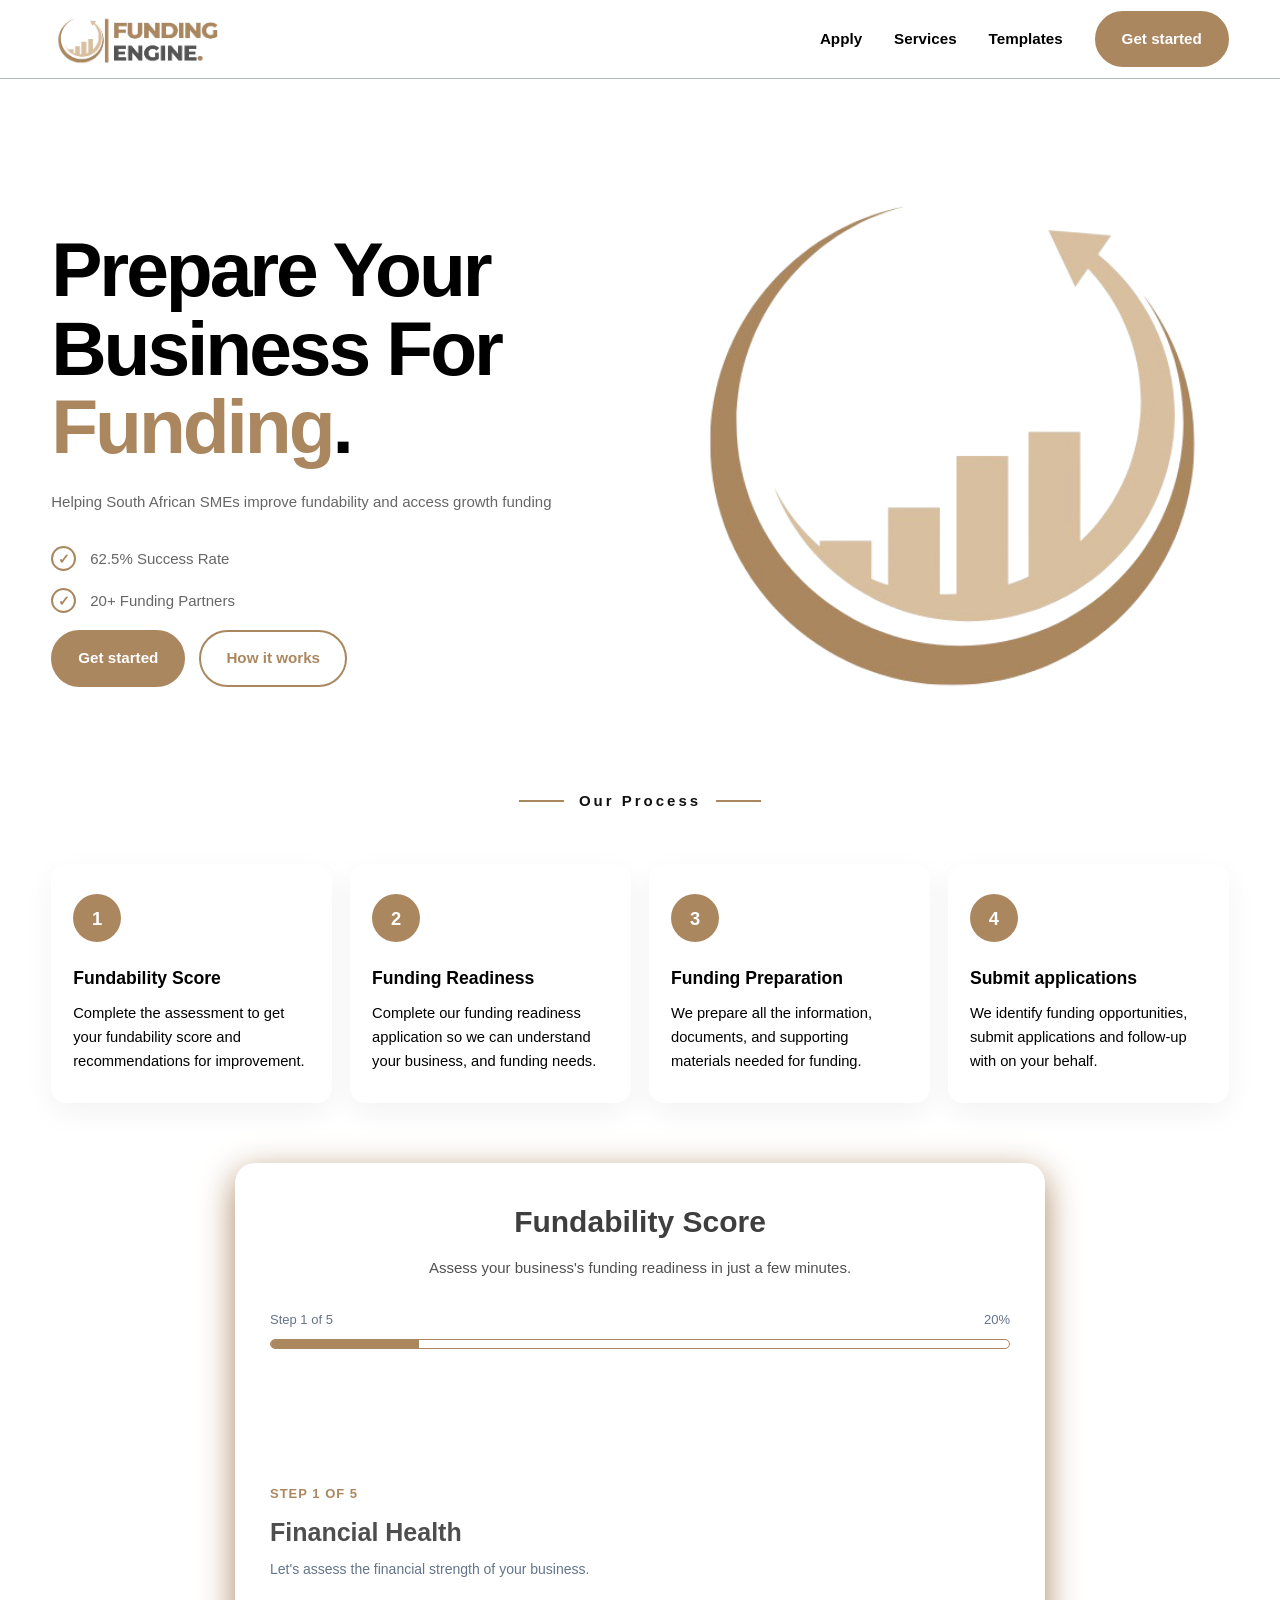
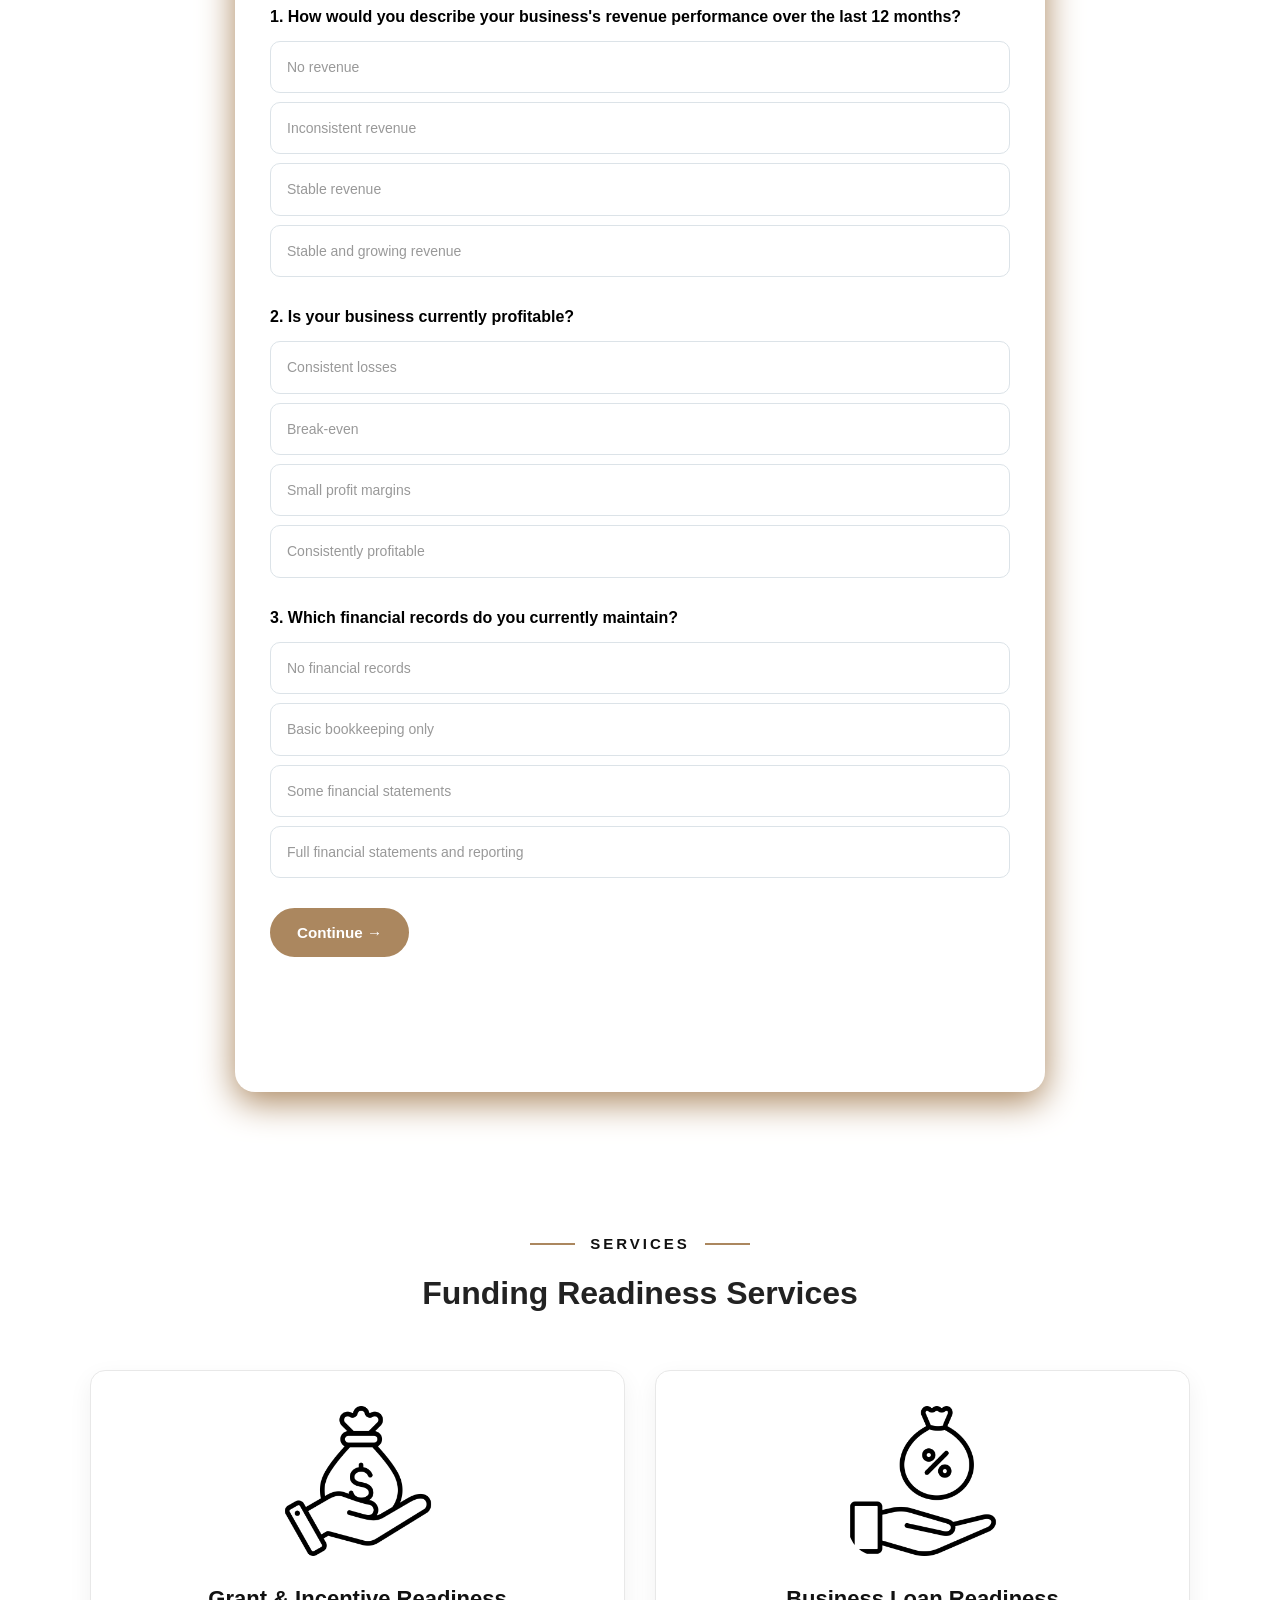
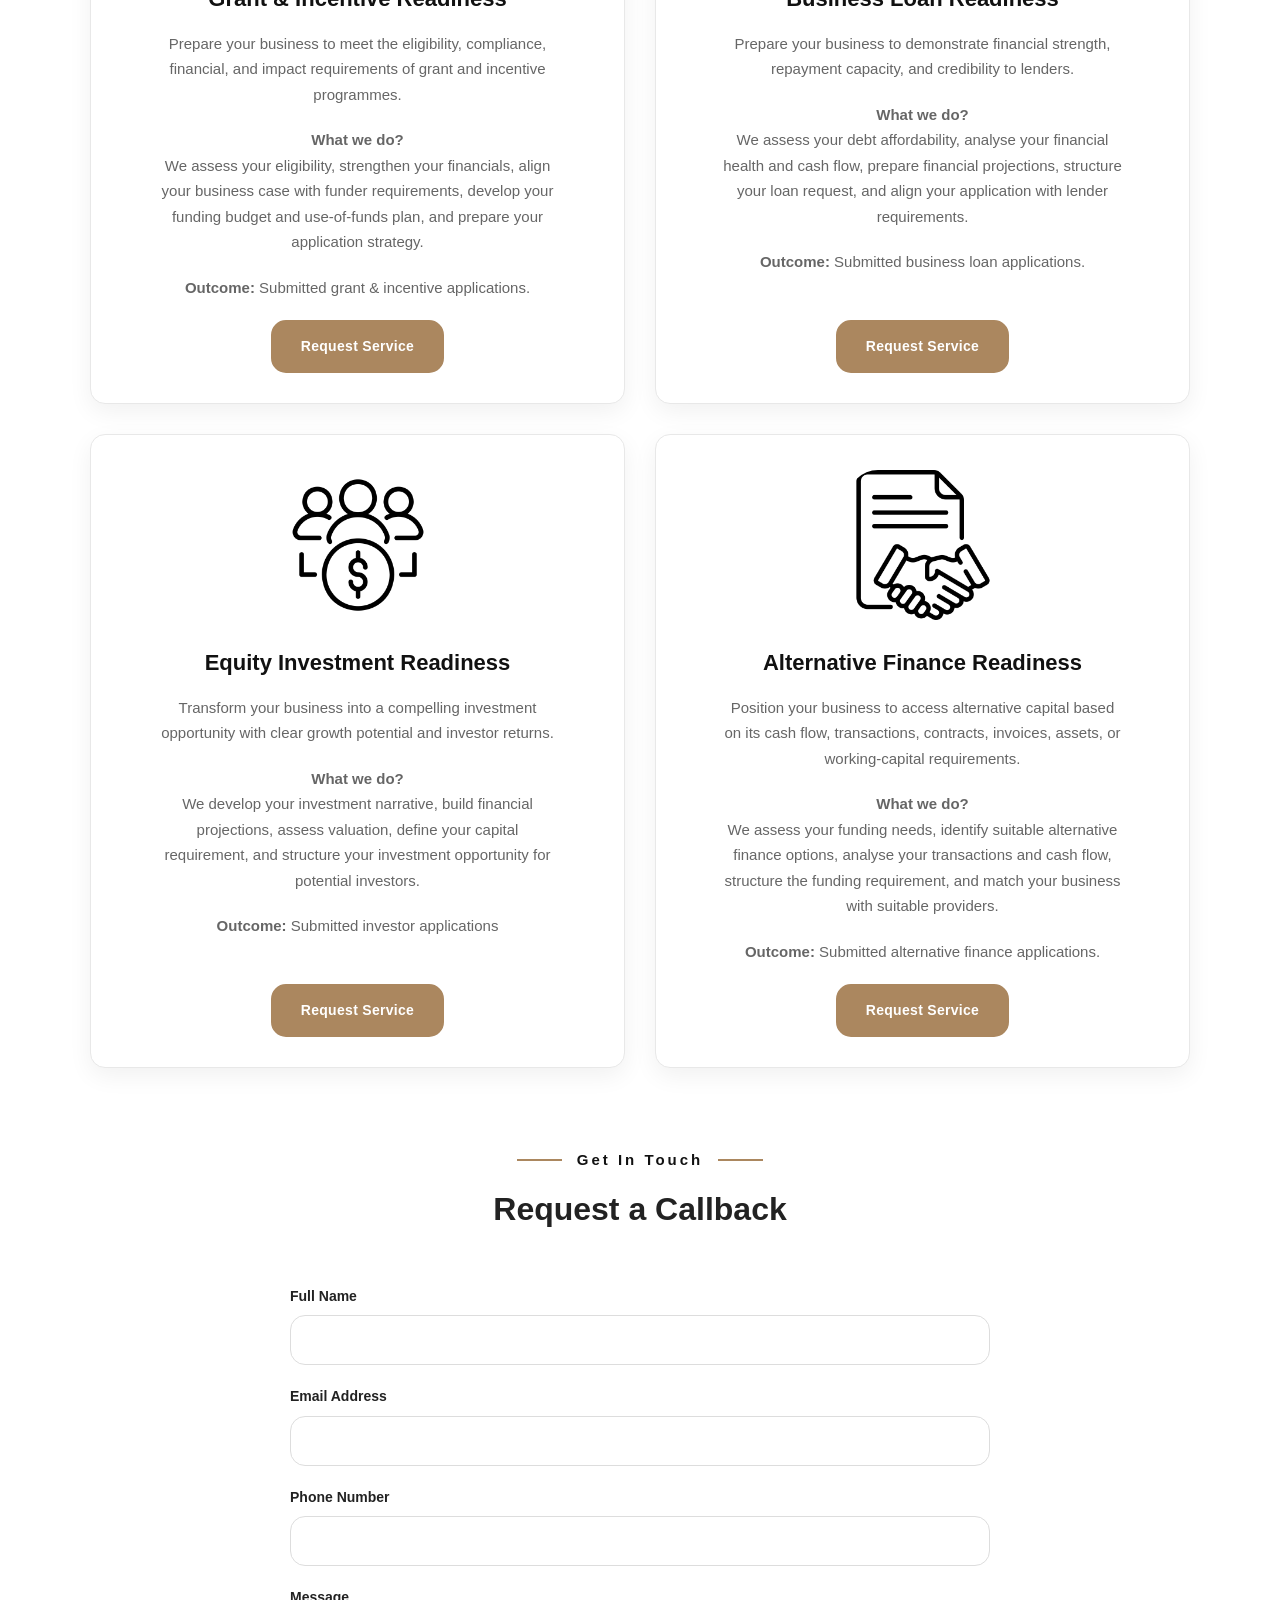
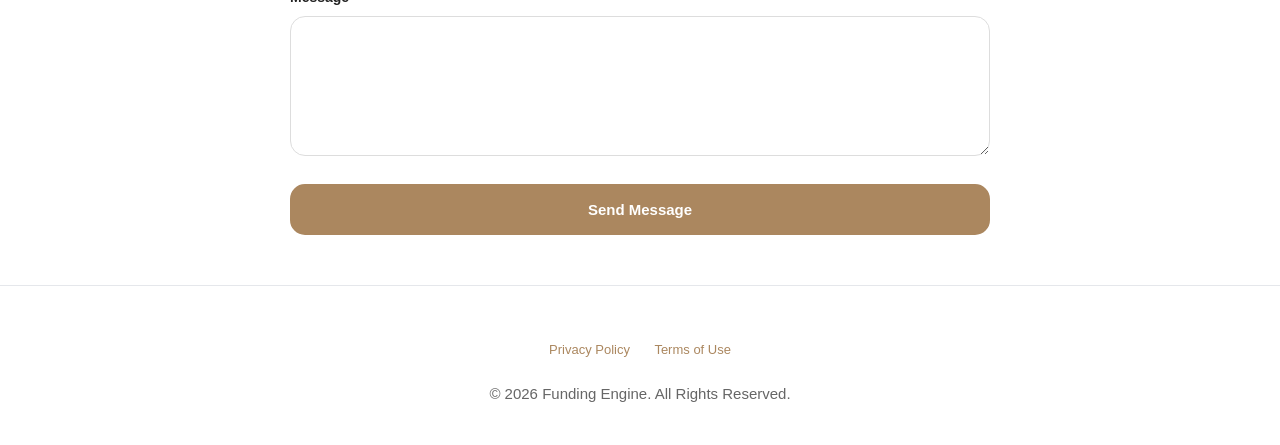
==== commit c054d103: "commit 1" ====
--- a/index.html
+++ b/index.html
@@ -14,6 +14,16 @@
     name="description"
     content="Funding Engine helps businesses improve their fundability and secure the funding they need to grow. Our services include funding readiness assessments, fundability reporting, business funding preparation, and application support."
   />
+
+  <!-- Google tag (gtag.js) -->
+<script async src="https://www.googletagmanager.com/gtag/js?id=G-WF6MT4XZ4N"></script>
+<script>
+  window.dataLayer = window.dataLayer || [];
+  function gtag(){dataLayer.push(arguments);}
+  gtag('js', new Date());
+
+  gtag('config', 'G-WF6MT4XZ4N');
+</script>
 
 </head>
 
@@ -173,7 +183,7 @@
 
 <div class="scorecard-header" id="intro">
 
-    <h1>Fundability Assessment</h1>
+    <h1>Fundability Score</h1>
 
     <p>
         Assess your business's funding readiness in just a few minutes.
@@ -921,755 +931,6 @@
 </div>
 
 </div>
-
-
-<!-- =========================================
-     SCORE CALCULATION
-========================================= -->
-
-<script>
-
-let currentSection = 1;
-
-const totalSections = 5;
-
-
-/* =========================================
-   NAVIGATION
-========================================= */
-
-function nextSection() {
-
-    const current = document.getElementById(
-        "section" + currentSection
-    );
-
-    const inputs = current.querySelectorAll(
-        'input[type="radio"]'
-    );
-
-    const questionNames = [
-        ...new Set(
-            Array.from(inputs).map(input => input.name)
-        )
-    ];
-
-    for (const name of questionNames) {
-
-        const answered = current.querySelector(
-            `input[name="${name}"]:checked`
-        );
-
-        if (!answered) {
-
-            alert("Please answer all questions before continuing.");
-
-            return;
-        }
-    }
-
-
-    if (currentSection < totalSections) {
-
-        current.classList.remove("active");
-
-        currentSection++;
-
-        document.getElementById(
-            "section" + currentSection
-        ).classList.add("active");
-
-        updateProgress();
-
-        window.scrollTo({
-            top: 0,
-            behavior: "smooth"
-        });
-    }
-}
-
-
-function previousSection() {
-
-    if (currentSection > 1) {
-
-        document.getElementById(
-            "section" + currentSection
-        ).classList.remove("active");
-
-        currentSection--;
-
-        document.getElementById(
-            "section" + currentSection
-        ).classList.add("active");
-
-        updateProgress();
-
-        window.scrollTo({
-            top: 0,
-            behavior: "smooth"
-        });
-    }
-}
-
-
-/* =========================================
-   PROGRESS
-========================================= */
-
-function updateProgress() {
-
-    const percent =
-        Math.round(
-            (currentSection / totalSections) * 100
-        );
-
-    document.getElementById(
-        "progressText"
-    ).textContent =
-        `Step ${currentSection} of ${totalSections}`;
-
-    document.getElementById(
-        "progressPercent"
-    ).textContent =
-        `${percent}%`;
-
-    document.getElementById(
-        "progressFill"
-    ).style.width =
-        `${percent}%`;
-}
-
-
-/* =========================================
-   SCORE CALCULATION
-========================================= */
-
-function calculateScore() {
-
-    const current =
-        document.getElementById(
-            "section" + currentSection
-        );
-
-    const inputs =
-        current.querySelectorAll(
-            'input[type="radio"]'
-        );
-
-    const questionNames = [
-        ...new Set(
-            Array.from(inputs).map(input => input.name)
-        )
-    ];
-
-    for (const name of questionNames) {
-
-        const answered = current.querySelector(
-            `input[name="${name}"]:checked`
-        );
-
-        if (!answered) {
-
-            alert(
-                "Please answer all questions before viewing your score."
-            );
-
-            return;
-        }
-    }
-
-
-    /* Financial Health: Q1-Q3 */
-
-    const financialScore =
-        getScore("q1") +
-        getScore("q2") +
-        getScore("q3");
-
-
-    /* Risk & Credibility: Q4-Q6 */
-
-    const riskScore =
-        getScore("q4") +
-        getScore("q5") +
-        getScore("q6");
-
-
-    /* Credit History: Q7-Q8 */
-
-    const creditScore =
-        getScore("q7") +
-        getScore("q8");
-
-
-    /* Management: Q9-Q10 */
-
-    const managementScore =
-        getScore("q9") +
-        getScore("q10");
-
-
-    /* Business Plan: Q11-Q13 */
-
-    const businessPlanScore =
-        getScore("q11") +
-        getScore("q12") +
-        getScore("q13");
-
-
-    /* Total */
-
-    const totalScore =
-        financialScore +
-        riskScore +
-        creditScore +
-        managementScore +
-        businessPlanScore;
-
-
-    /* Display scores */
-
-    document.getElementById(
-        "totalScore"
-    ).textContent = totalScore;
-
-
-    document.getElementById(
-        "financialScore"
-    ).textContent = financialScore;
-
-
-    document.getElementById(
-        "riskScore"
-    ).textContent = riskScore;
-
-
-    document.getElementById(
-        "creditScore"
-    ).textContent = creditScore;
-
-
-    document.getElementById(
-        "managementScore"
-    ).textContent = managementScore;
-
-
-    document.getElementById(
-        "businessPlanScore"
-    ).textContent = businessPlanScore;
-
-
-    /* Progress bars */
-
-    setBar(
-        "financialBar",
-        financialScore,
-        25
-    );
-
-    setBar(
-        "riskBar",
-        riskScore,
-        25
-    );
-
-    setBar(
-        "creditBar",
-        creditScore,
-        15
-    );
-
-    setBar(
-        "managementBar",
-        managementScore,
-        15
-    );
-
-    setBar(
-        "businessPlanBar",
-        businessPlanScore,
-        20
-    );
-
-
-    /* Pillar feedback */
-
-    document.getElementById(
-        "financialFeedback"
-    ).textContent =
-        getPillarFeedback(financialScore, 25);
-
-
-    document.getElementById(
-        "riskFeedback"
-    ).textContent =
-        getPillarFeedback(riskScore, 25);
-
-
-    document.getElementById(
-        "creditFeedback"
-    ).textContent =
-        getPillarFeedback(creditScore, 15);
-
-
-    document.getElementById(
-        "managementFeedback"
-    ).textContent =
-        getPillarFeedback(managementScore, 15);
-
-
-    document.getElementById(
-        "businessPlanFeedback"
-    ).textContent =
-        getPillarFeedback(businessPlanScore, 20);
-
-
-    /* Overall status */
-
-    setOverallStatus(totalScore);
-
-
-    /* Recommendations */
-
-    generateRecommendations({
-        financial: financialScore,
-        risk: riskScore,
-        credit: creditScore,
-        management: managementScore,
-        businessPlan: businessPlanScore
-    });
-
-
-    /* Hide assessment */
-
-    for (
-        let i = 1;
-        i <= totalSections;
-        i++
-    ) {
-
-        document.getElementById(
-            "section" + i
-        ).classList.remove("active");
-    }
-
-
-    document.getElementById(
-        "progressContainer"
-    ).style.display = "none";
-
-
-    document.getElementById(
-        "results"
-    ).style.display = "block";
-
-
-    window.scrollTo({
-        top: 0,
-        behavior: "smooth"
-    });
-}
-
-
-/* =========================================
-   GET RADIO SCORE
-========================================= */
-
-function getScore(questionName) {
-
-    const selected =
-        document.querySelector(
-            `input[name="${questionName}"]:checked`
-        );
-
-    return selected
-        ? Number(selected.value)
-        : 0;
-}
-
-
-/* =========================================
-   PROGRESS BAR
-========================================= */
-
-function setBar(id, score, maximum) {
-
-    const percentage =
-        (score / maximum) * 100;
-
-    document.getElementById(
-        id
-    ).style.width =
-        `${percentage}%`;
-}
-
-
-/* =========================================
-   PILLAR FEEDBACK
-========================================= */
-
-function getPillarFeedback(score, maximum) {
-
-    const percentage =
-        (score / maximum) * 100;
-
-
-    if (percentage < 40) {
-
-        return "This is an area that should be prioritised before seeking funding.";
-
-    }
-
-
-    if (percentage < 70) {
-
-        return "There is a reasonable foundation, but strengthening this area could improve your funding readiness.";
-
-    }
-
-
-    return "This is currently one of the stronger areas of your funding profile.";
-
-}
-
-
-/* =========================================
-   OVERALL STATUS
-========================================= */
-
-function setOverallStatus(score) {
-
-    const status =
-        document.getElementById(
-            "scoreStatus"
-        );
-
-    const description =
-        document.getElementById(
-            "scoreDescription"
-        );
-
-
-    if (score < 40) {
-
-        status.textContent =
-            "Needs Improvement";
-
-        description.textContent =
-            "Your assessment highlights several areas that should be strengthened before approaching funders.";
-
-    }
-
-    else if (score < 60) {
-
-        status.textContent =
-            "Developing";
-
-        description.textContent =
-            "Your business has some funding foundations in place, but there are important areas that could be improved.";
-
-    }
-
-    else if (score < 80) {
-
-        status.textContent =
-            "Funding Ready";
-
-        description.textContent =
-            "Your business demonstrates a solid level of funding readiness, although there may still be areas worth strengthening.";
-
-    }
-
-    else {
-
-        status.textContent =
-            "Strong Funding Profile";
-
-        description.textContent =
-            "Your assessment indicates strong foundations across the key areas measured.";
-
-    }
-
-}
-
-
-/* =========================================
-   RECOMMENDATIONS
-========================================= */
-
-function generateRecommendations(scores) {
-
-    const recommendation =
-        document.getElementById(
-            "recommendation"
-        );
-
-
-    const areas = [
-
-        {
-            name: "Financial Health",
-            score: scores.financial,
-            maximum: 25,
-            recommendations: [
-                "Improve the consistency and visibility of your revenue.",
-                "Work towards stronger and more consistent profit margins.",
-                "Keep complete, up-to-date financial statements and management accounts."
-            ]
-        },
-
-        {
-            name: "Risk & Credibility",
-            score: scores.risk,
-            maximum: 25,
-            recommendations: [
-                "Ensure your business registration and compliance requirements are up to date.",
-                "Maintain a dedicated business bank account.",
-                "Create and organise a complete funding documentation pack."
-            ]
-        },
-
-        {
-            name: "Credit History",
-            score: scores.credit,
-            maximum: 15,
-            recommendations: [
-                "Build a stronger business credit profile through responsible use of credit.",
-                "Prioritise the settlement of overdue accounts and outstanding obligations.",
-                "Maintain a clean repayment history going forward."
-            ]
-        },
-
-        {
-            name: "Management & Leadership",
-            score: scores.management,
-            maximum: 15,
-            recommendations: [
-                "Document important operational processes.",
-                "Strengthen management systems and internal controls.",
-                "Clearly document the experience and responsibilities of the management team."
-            ]
-        },
-
-        {
-            name: "Business Plan & Growth",
-            score: scores.businessPlan,
-            maximum: 20,
-            recommendations: [
-                "Develop a detailed business plan.",
-                "Prepare realistic 12–36 month financial projections.",
-                "Clearly explain how funding will be deployed and what measurable outcomes it should achieve."
-            ]
-        }
-
-    ];
-
-
-    /*
-       Sort areas from weakest to strongest.
-       This ensures the most important
-       improvement areas appear first.
-    */
-
-    areas.sort(
-        (a, b) =>
-            (a.score / a.maximum) -
-            (b.score / b.maximum)
-    );
-
-
-    let html =
-        "<p><strong>Your priority areas:</strong></p>";
-
-    html += "<ul>";
-
-
-    /*
-       Show the three weakest areas.
-    */
-
-    areas.slice(0, 3).forEach(area => {
-
-        const percentage =
-            Math.round(
-                (area.score / area.maximum) * 100
-            );
-
-
-        html += `
-            <li>
-                <strong>${area.name}</strong>
-                (${percentage}%)
-                <ul>
-        `;
-
-
-        area.recommendations
-            .slice(0, 2)
-            .forEach(item => {
-
-                html += `
-                    <li>${item}</li>
-                `;
-
-            });
-
-
-        html += `
-                </ul>
-            </li>
-        `;
-
-    });
-
-
-    html += "</ul>";
-
-
-    /*
-       General recommendation based
-       on the overall score.
-    */
-
-    const total =
-        areas.reduce(
-            (sum, area) => sum + area.score,
-            0
-        );
-
-
-    html += "<p>";
-
-
-    if (total < 40) {
-
-        html +=
-            "<strong>Recommended focus:</strong> Strengthen the fundamentals of your business before actively pursuing external funding.";
-
-    }
-
-    else if (total < 60) {
-
-        html +=
-            "<strong>Recommended focus:</strong> Address your weakest areas first, particularly financial records, credit, compliance and funding documentation.";
-
-    }
-
-    else if (total < 80) {
-
-        html +=
-            "<strong>Recommended focus:</strong> Your foundation is developing well. Focus on strengthening the lowest-scoring pillars and preparing a lender/investor-ready funding package.";
-
-    }
-
-    else {
-
-        html +=
-            "<strong>Recommended focus:</strong> Maintain your current foundations and ensure your financial information, projections and funding proposal are fully prepared before approaching funders.";
-
-    }
-
-
-    html += "</p>";
-
-
-    recommendation.innerHTML =
-        html;
-
-}
-
-
-/* =========================================
-   RETAKE ASSESSMENT
-========================================= */
-
-function restartAssessment() {
-
-    /*
-       Reset all answers.
-    */
-
-    document
-        .querySelectorAll(
-            'input[type="radio"]'
-        )
-        .forEach(input => {
-
-            input.checked = false;
-
-        });
-
-
-    /*
-       Reset section.
-    */
-
-    document
-        .querySelectorAll(".section")
-        .forEach(section => {
-
-            section.classList.remove("active");
-
-        });
-
-
-    currentSection = 1;
-
-
-    document
-        .getElementById("section1")
-        .classList.add("active");
-
-
-    /*
-       Reset progress.
-    */
-
-    document
-        .getElementById("progressContainer")
-        .style.display = "block";
-
-
-    updateProgress();
-
-
-    /*
-       Hide results.
-    */
-
-    document
-        .getElementById("results")
-        .style.display = "none";
-
-
-    window.scrollTo({
-        top: 0,
-        behavior: "smooth"
-    });
-
-}
-
-
-/* =========================================
-   INITIALISE
-========================================= */
-
-document.addEventListener(
-    "DOMContentLoaded",
-    function() {
-
-        updateProgress();
-
-        document
-            .getElementById("results")
-            .style.display = "none";
-
-    }
-);
-
-</script>
-
 
 
     <!-- =========================
@@ -1801,7 +1062,8 @@
     ========================== -->
 
     <div class="services-header">
-      <h2><span></span> Contact Us <span></span></h2>
+      <h2><span></span> Get In Touch <span></span></h2>
+      <p>Request a Callback</p>
     </div>
 
 
@@ -1876,6 +1138,12 @@
   ========================== -->
 
  <footer class="site-footer">
+
+        <div class="footer-legal">
+    <a href="./privacy-policy.pdf" target="_blank" rel="noopener">Privacy Policy</a>
+    <a href="./terms-of-use.pdf" target="_blank" rel="noopener">Terms of Use</a>
+</div>
+ 
   <p>&copy; 2026 Funding Engine. All Rights Reserved.</p>
 </footer>
 
--- a/css/style.css
+++ b/css/style.css
@@ -1098,9 +1098,22 @@
     border-top: 1px solid #e5e7eb;
   }
 
+    .footer-legal a {
+      color: #ab875f;
+      text-decoration: none;
+      font-size: 13px;
+      margin: 10px;
+    }
+
+    .footer-legal a:hover,
+    .footer-legal a:focus {
+      color: #ab875f;
+      font-weight: 600;
+    }
+
   .site-footer p {
-    margin: 0;
-    font-size: 14px;
+    margin: 20px;
+    font-size: 15px;
     color: #666;
   }
 
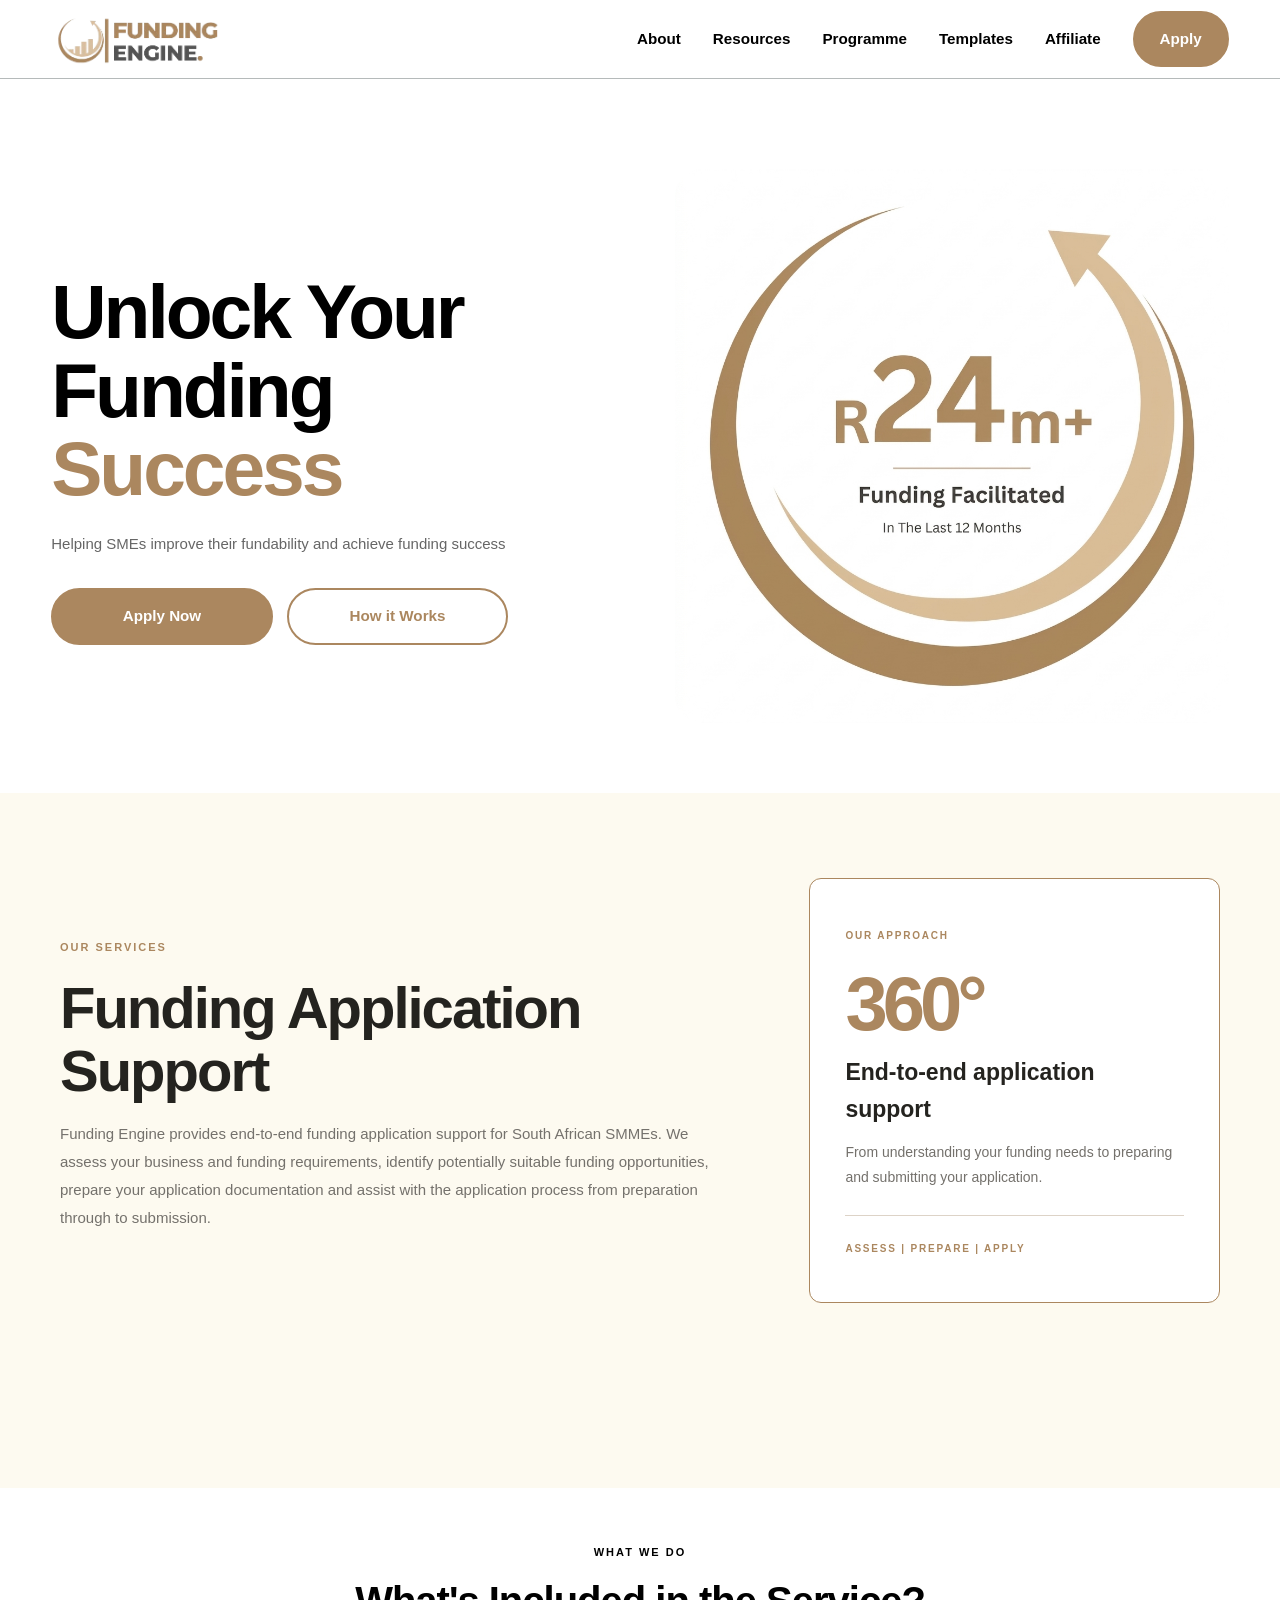
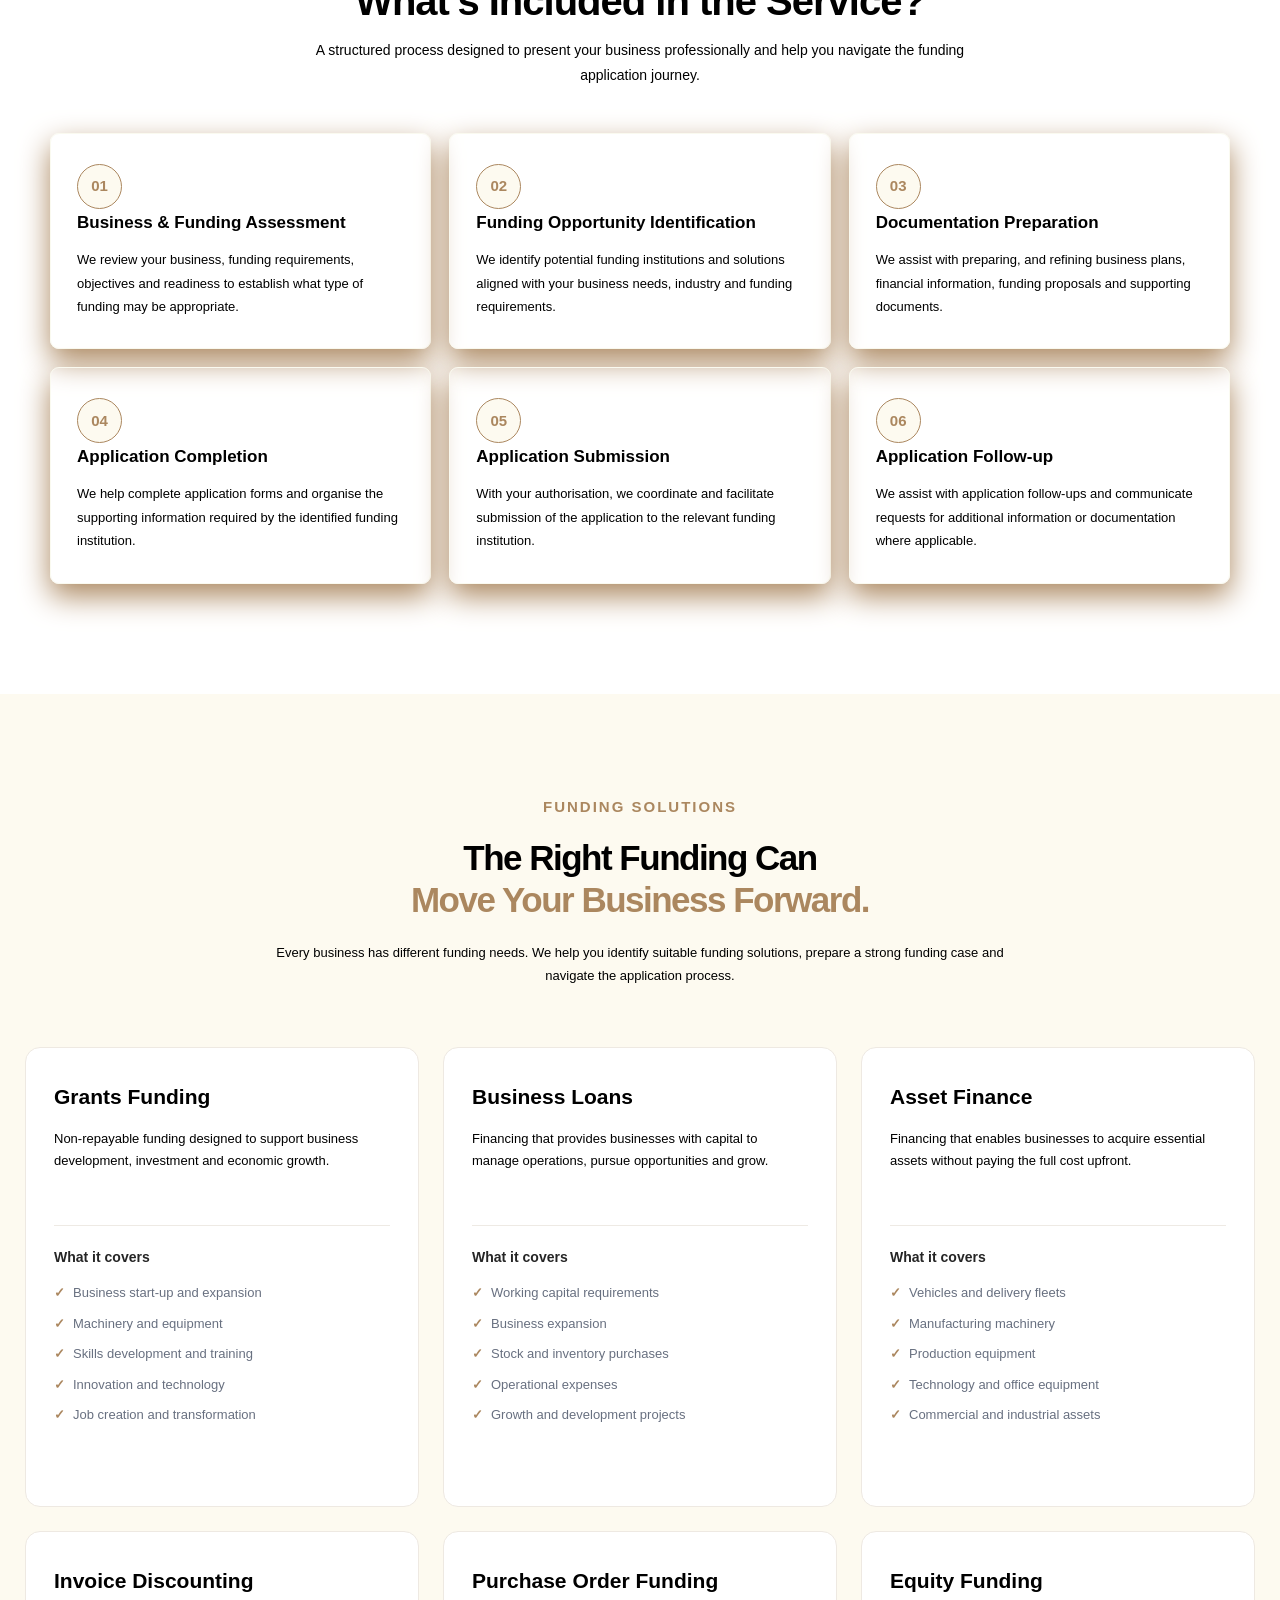
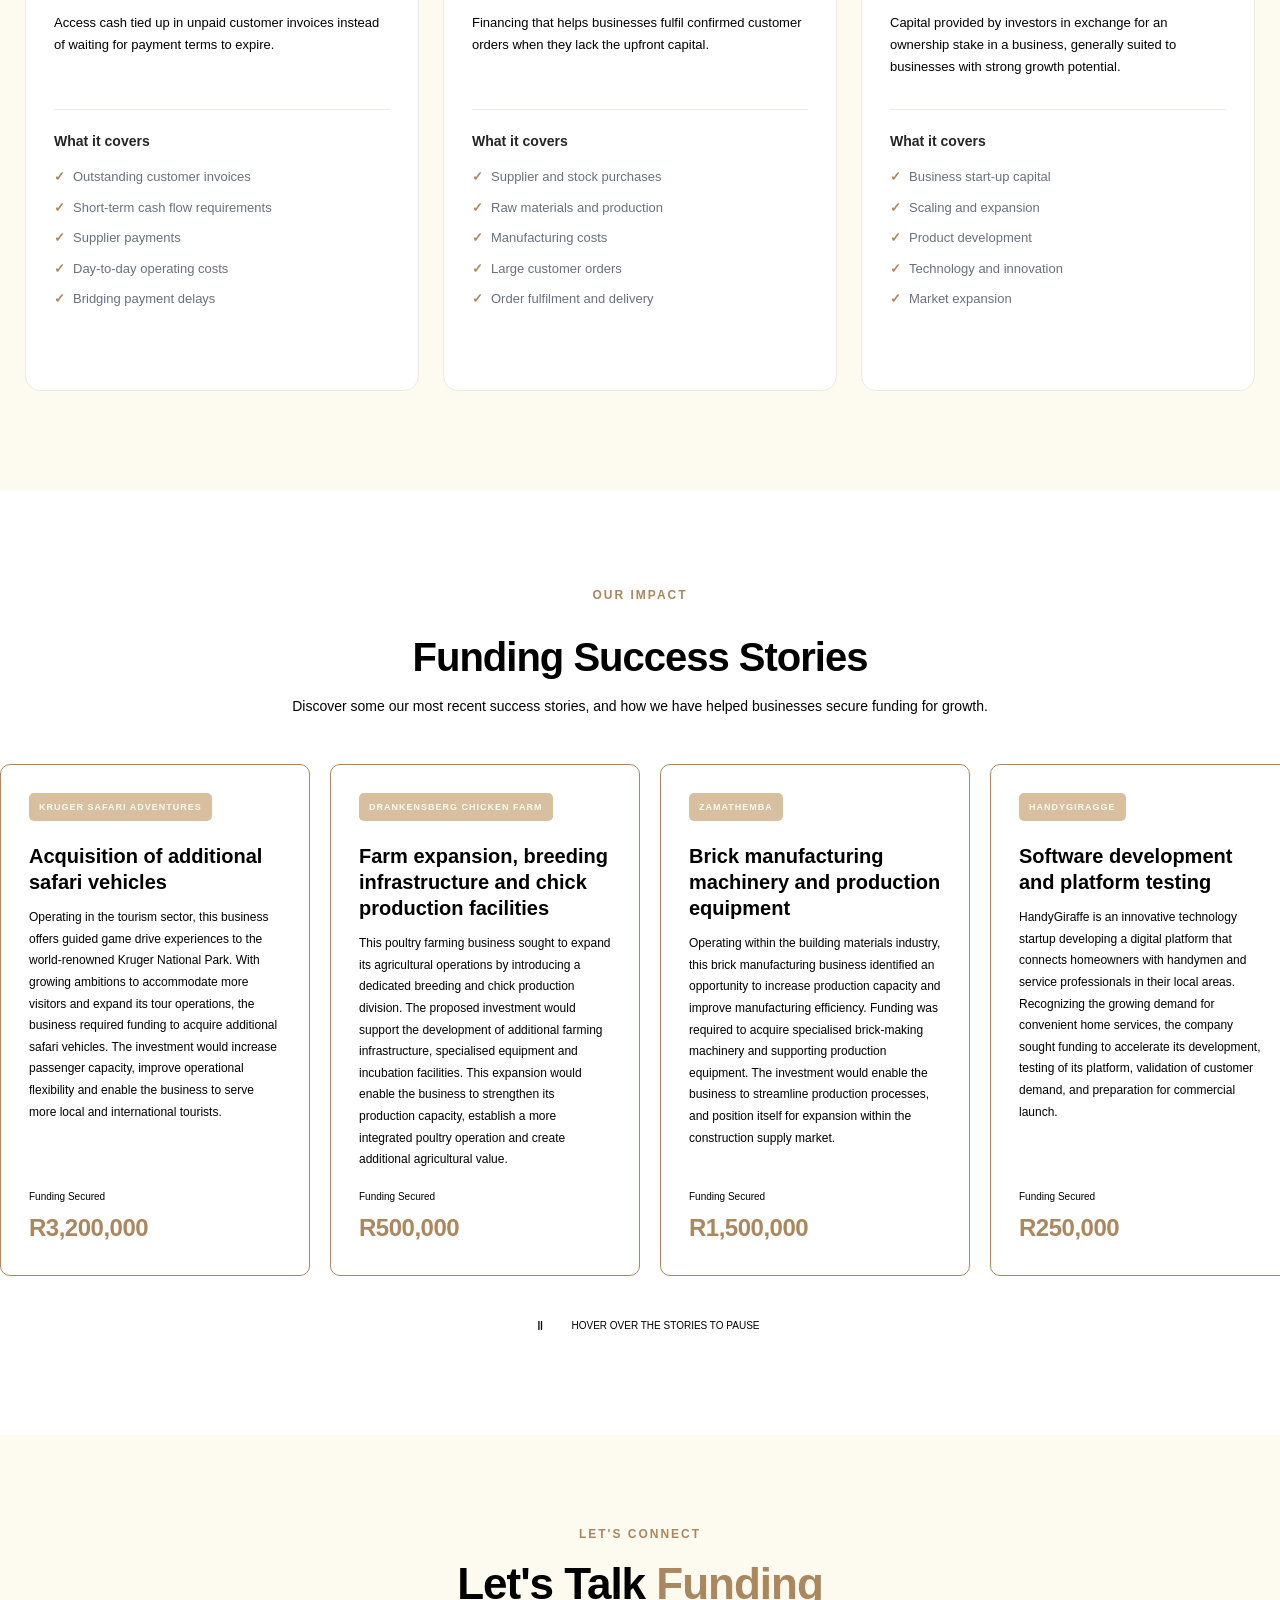
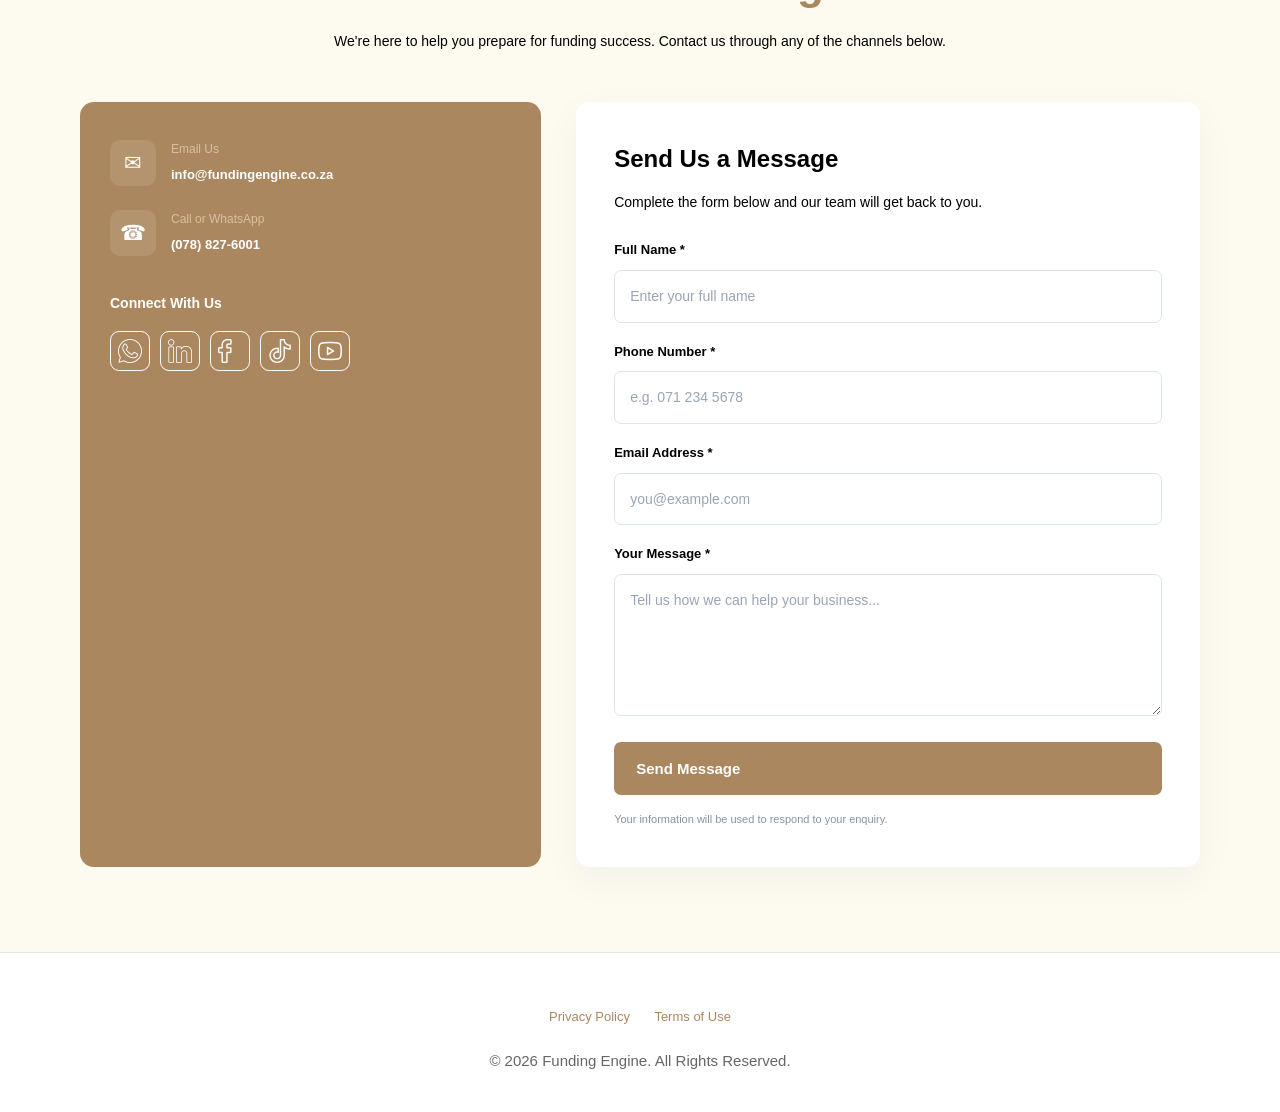
==== commit a1293c62: "update one" ====
--- a/index.html
+++ b/index.html
@@ -4,7 +4,7 @@
   <meta charset="UTF-8" />
   <meta name="viewport" content="width=device-width, initial-scale=1.0" />
 
-  <title>Funding Engine | Helping SMEs Become Fundable</title>
+  <title>Funding Engine | Business Funding & Application Support</title>
 
   <link rel="icon" type="image/png" href="./img/Funding_Engine_Favicon-removebg-preview.png">
 
@@ -12,7 +12,7 @@
 
   <meta
     name="description"
-    content="Funding Engine helps businesses improve their fundability and secure the funding they need to grow. Our services include funding readiness assessments, fundability reporting, business funding preparation, and application support."
+    content="Funding Engine helps businesses improve their chances of funding sucess through business assessmets, funder matching, professional document preparation, and end-to-end application management"
   />
 
   <!-- Google tag (gtag.js) -->
@@ -50,11 +50,13 @@
 
       <nav>
         <ul class="nav-links" id="navLinks">
-          <li><a href="./apply.html">Apply</a></li>
-          <li><a href="#services">Services</a></li>
+          <li><a href="about.html">About</a></li>
+          <li><a href="resources.html">Resources</a></li>
+          <li><a href="programme.html">Programme</a></li>
           <li><a href="https://fundingbox.gumroad.com/">Templates</a></li>
+          <li><a href="affiliate.html">Affiliate</a></li>
           <li class="button">
-            <a href="#section1" class="btn btn-primary">Get started</a>
+            <a href="apply.html" class="btn btn-primary">Apply</a>
           </li>
         </ul>
       </nav>
@@ -75,42 +77,27 @@
         <div class="hero-content">
 
           <h1>
-            Prepare Your Business For <span>Funding</span>.
+            Unlock Your Funding <span>Success</span> 
           </h1>
 
           <p>
-            Helping South African SMEs improve fundability and access growth funding
-          </p>
-
-          <ul class="benefits-list">
-
-                    <li>
-                        <span class="check-icon">✓</span>
-                        62.5% Success Rate
-                    </li>
-
-                    <li>
-                        <span class="check-icon">✓</span>
-                        20+ Funding Partners
-                    </li>
-                    
-                </ul>
+            Helping SMEs improve their fundability and achieve funding success
 
           <div class="hero-buttons">
-            <a href="#section1" class="btn btn-primary">
-              Get started
+            <a href="apply.html" class="btn btn-hero">
+              Apply Now
             </a>
-
-            <a href="#process" class="btn btn-outline">
-              How it works
+            <a href="#process" class="btn btn-hero-how">
+              How it Works
             </a>
+
           </div>
 
         </div>
 
         <div class="hero-image">
           <img
-            src="./img/Funding_Engine_Favicon-removebg-preview.png"
+            src="./img/Hero.jpg"
             alt=""
           />
         </div>
@@ -120,939 +107,435 @@
 
 
 
-    <!-- =========================
-         PROCESS
-    ========================== -->
-
-      <div id="process" class="container">
-
-        <div class="section-header">
-        <div class="services-header">
-      <h2><span></span> Our Process <span></span></h2>
-      
-    </div>
-         
-        </div>
-
-        <div class="process-grid">
-
-          <article class="process-card">
-            <div class="step-number">1</div>
-            <h3>Fundability Score</h3>
-            <p>
-                Complete the assessment to get your fundability score and recommendations for improvement.
-            </p>
-          </article>
-
-          <article class="process-card">
-            <div class="step-number">2</div>
-            <h3>Funding Readiness</h3>
-            <p>
-               Complete our funding readiness application so we can understand your business, and funding needs.
-            </p>
-          </article>
-
-          <article class="process-card">
-            <div class="step-number">3</div>
-            <h3>Funding Preparation</h3>
-            <p>
-              We prepare all the information, documents, and supporting materials needed for funding.
-            </p>
-          </article>
-
-          <article class="process-card">
-            <div class="step-number">4</div>
-            <h3>Submit applications</h3>
-            <p>
-              We identify funding opportunities, submit applications and follow-up with on your behalf.
-            </p>
-          </article>
-
-        </div>
-
-      </div>
-
-
-<!-- =========================
-     SCORECARD
-========================== -->
-
-<div class="fundability-wrapper">
-
-<div class="fundability-card">
-
-<div class="scorecard-header" id="intro">
-
-    <h1>Fundability Score</h1>
-
-    <p>
-        Assess your business's funding readiness in just a few minutes.
-    </p>
-
-</div>
-
-
-<!-- PROGRESS -->
-
-<div class="progress-container" id="progressContainer">
-
-    <div class="progress-top">
-
-        <span id="progressText">Step 1 of 5</span>
-
-        <span id="progressPercent">20%</span>
-
-    </div>
-
-    <div class="progress-bar">
-
-        <div class="progress-fill" id="progressFill"></div>
-
-    </div>
-
-</div>
-
-
-<!-- ================================= -->
-<!-- STEP 1: FINANCIAL -->
-<!-- ================================= -->
-
-<div class="section active" id="section1">
-
-<div class="section-heading">
-
-    <div class="section-number">Step 1 of 5</div>
-
-    <h2>Financial Health</h2>
-
-    <p>
-        Let's assess the financial strength of your business.
-    </p>
-
-</div>
-
-
-<div class="question">
-
-<div class="question-title">
-1. How would you describe your business's revenue performance over the last 12 months?
-</div>
-
-<div class="option">
-<input type="radio" name="q1" value="0" id="q1a">
-<label for="q1a">No revenue</label>
-</div>
-
-<div class="option">
-<input type="radio" name="q1" value="3" id="q1b">
-<label for="q1b">Inconsistent revenue</label>
-</div>
-
-<div class="option">
-<input type="radio" name="q1" value="6" id="q1c">
-<label for="q1c">Stable revenue</label>
-</div>
-
-<div class="option">
-<input type="radio" name="q1" value="8" id="q1d">
-<label for="q1d">Stable and growing revenue</label>
-</div>
-
-</div>
-
-
-<div class="question">
-
-<div class="question-title">
-2. Is your business currently profitable?
-</div>
-
-<div class="option">
-<input type="radio" name="q2" value="0" id="q2a">
-<label for="q2a">Consistent losses</label>
-</div>
-
-<div class="option">
-<input type="radio" name="q2" value="2" id="q2b">
-<label for="q2b">Break-even</label>
-</div>
-
-<div class="option">
-<input type="radio" name="q2" value="4" id="q2c">
-<label for="q2c">Small profit margins</label>
-</div>
-
-<div class="option">
-<input type="radio" name="q2" value="8" id="q2d">
-<label for="q2d">Consistently profitable</label>
-</div>
-
-</div>
-
-
-<div class="question">
-
-<div class="question-title">
-3. Which financial records do you currently maintain?
-</div>
-
-<div class="option">
-<input type="radio" name="q3" value="0" id="q3a">
-<label for="q3a">No financial records</label>
-</div>
-
-<div class="option">
-<input type="radio" name="q3" value="3" id="q3b">
-<label for="q3b">Basic bookkeeping only</label>
-</div>
-
-<div class="option">
-<input type="radio" name="q3" value="6" id="q3c">
-<label for="q3c">Some financial statements</label>
-</div>
-
-<div class="option">
-<input type="radio" name="q3" value="9" id="q3d">
-<label for="q3d">Full financial statements and reporting</label>
-</div>
-
-</div>
-
-
-<div class="navigation">
-
-<button class="btn btn-primary" onclick="nextSection()">
-Continue →
-</button>
-
-</div>
-
-</div>
-
-
-<!-- ================================= -->
-<!-- STEP 2: RISK -->
-<!-- ================================= -->
-
-<div class="section" id="section2">
-
-<div class="section-heading">
-
-<div class="section-number">Step 2 of 5</div>
-
-<h2>Risk & Credibility</h2>
-
-<p>
-Funders need confidence that your business is legitimate,
-organised and credible.
-</p>
-
-</div>
-
-
-<div class="question">
-
-<div class="question-title">
-4. Is your business legally registered and compliant?
-</div>
-
-<div class="option">
-<input type="radio" name="q4" value="0" id="q4a">
-<label for="q4a">Not registered</label>
-</div>
-
-<div class="option">
-<input type="radio" name="q4" value="3" id="q4b">
-<label for="q4b">Registered but compliance issues exist</label>
-</div>
-
-<div class="option">
-<input type="radio" name="q4" value="6" id="q4c">
-<label for="q4c">Registered and mostly compliant</label>
-</div>
-
-<div class="option">
-<input type="radio" name="q4" value="8" id="q4d">
-<label for="q4d">Fully compliant and up to date</label>
-</div>
-
-</div>
-
-
-<div class="question">
-
-<div class="question-title">
-5. Do you operate from a dedicated business bank account?
-</div>
-
-<div class="option">
-<input type="radio" name="q5" value="0" id="q5a">
-<label for="q5a">No</label>
-</div>
-
-<div class="option">
-<input type="radio" name="q5" value="2" id="q5b">
-<label for="q5b">Recently opened</label>
-</div>
-
-<div class="option">
-<input type="radio" name="q5" value="4" id="q5c">
-<label for="q5c">Active business account</label>
-</div>
-
-<div class="option">
-<input type="radio" name="q5" value="6" id="q5d">
-<label for="q5d">Active account with 12+ months history</label>
-</div>
-
-</div>
-
-
-<div class="question">
-
-<div class="question-title">
-6. Which of the following documents can you provide?
-</div>
-
-<div class="option">
-<input type="radio" name="q6" value="0" id="q6a">
-<label for="q6a">None</label>
-</div>
-
-<div class="option">
-<input type="radio" name="q6" value="3" id="q6b">
-<label for="q6b">Some business documents</label>
-</div>
-
-<div class="option">
-<input type="radio" name="q6" value="6" id="q6c">
-<label for="q6c">Most required documents</label>
-</div>
-
-<div class="option">
-<input type="radio" name="q6" value="11" id="q6d">
-<label for="q6d">Complete funding documentation package</label>
-</div>
-
-</div>
-
-
-<div class="navigation">
-
-<button class="btn btn-secondary" onclick="previousSection()">
-← Back
-</button>
-
-<button class="btn btn-primary" onclick="nextSection()">
-Continue →
-</button>
-
-</div>
-
-</div>
-
-
-<!-- ================================= -->
-<!-- STEP 3: CREDIT -->
-<!-- ================================= -->
-
-<div class="section" id="section3">
-
-<div class="section-heading">
-
-<div class="section-number">Step 3 of 5</div>
-
-<h2>Credit History</h2>
-
-<p>
-Your credit history can influence the funding options available to you.
-</p>
-
-</div>
-
-
-<div class="question">
-
-<div class="question-title">
-7. Does the business currently have a credit profile?
-</div>
-
-<div class="option">
-<input type="radio" name="q7" value="0" id="q7a">
-<label for="q7a">No credit profile</label>
-</div>
-
-<div class="option">
-<input type="radio" name="q7" value="2" id="q7b">
-<label for="q7b">Very limited history</label>
-</div>
-
-<div class="option">
-<input type="radio" name="q7" value="4" id="q7c">
-<label for="q7c">Some credit history</label>
-</div>
-
-<div class="option">
-<input type="radio" name="q7" value="6" id="q7d">
-<label for="q7d">Established business credit profile</label>
-</div>
-
-</div>
-
-
-<div class="question">
-
-<div class="question-title">
-8. Have you ever defaulted on a loan, supplier account, or financial obligation?
-</div>
-
-<div class="option">
-<input type="radio" name="q8" value="0" id="q8a">
-<label for="q8a">Multiple defaults</label>
-</div>
-
-<div class="option">
-<input type="radio" name="q8" value="2" id="q8b">
-<label for="q8b">One default</label>
-</div>
-
-<div class="option">
-<input type="radio" name="q8" value="4" id="q8c">
-<label for="q8c">Minor late payments</label>
-</div>
-
-<div class="option">
-<input type="radio" name="q8" value="9" id="q8d">
-<label for="q8d">Clean repayment history</label>
-</div>
-
-</div>
-
-
-<div class="navigation">
-
-<button class="btn btn-secondary" onclick="previousSection()">
-← Back
-</button>
-
-<button class="btn btn-primary" onclick="nextSection()">
-Continue →
-</button>
-
-</div>
-
-</div>
-
-
-<!-- ================================= -->
-<!-- STEP 4: MANAGEMENT -->
-<!-- ================================= -->
-
-<div class="section" id="section4">
-
-<div class="section-heading">
-
-<div class="section-number">Step 4 of 5</div>
-
-<h2>Management & Leadership</h2>
-
-<p>
-Funders assess the ability of the management team to execute the business strategy.
-</p>
-
-</div>
-
-
-<div class="question">
-
-<div class="question-title">
-9. How much industry experience does the founder or management team have?
-</div>
-
-<div class="option">
-<input type="radio" name="q9" value="0" id="q9a">
-<label for="q9a">Less than 1 year</label>
-</div>
-
-<div class="option">
-<input type="radio" name="q9" value="2" id="q9b">
-<label for="q9b">1–3 years</label>
-</div>
-
-<div class="option">
-<input type="radio" name="q9" value="4" id="q9c">
-<label for="q9c">3–5 years</label>
-</div>
-
-<div class="option">
-<input type="radio" name="q9" value="7" id="q9d">
-<label for="q9d">More than 5 years</label>
-</div>
-
-</div>
-
-
-<div class="question">
-
-<div class="question-title">
-10. Does the business have management systems and clear operational processes?
-</div>
-
-<div class="option">
-<input type="radio" name="q10" value="0" id="q10a">
-<label for="q10a">No systems</label>
-</div>
-
-<div class="option">
-<input type="radio" name="q10" value="2" id="q10b">
-<label for="q10b">Informal systems</label>
-</div>
-
-<div class="option">
-<input type="radio" name="q10" value="4" id="q10c">
-<label for="q10c">Basic documented processes</label>
-</div>
-
-<div class="option">
-<input type="radio" name="q10" value="8" id="q10d">
-<label for="q10d">Well-established systems and controls</label>
-</div>
-
-</div>
-
-
-<div class="navigation">
-
-<button class="btn btn-secondary" onclick="previousSection()">
-← Back
-</button>
-
-<button class="btn btn-primary" onclick="nextSection()">
-Continue →
-</button>
-
-</div>
-
-</div>
-
-
-<!-- ================================= -->
-<!-- STEP 5: BUSINESS PLAN -->
-<!-- ================================= -->
-
-<div class="section" id="section5">
-
-<div class="section-heading">
-
-<div class="section-number">Step 5 of 5</div>
-
-<h2>Business Plan & Growth Strategy</h2>
-
-<p>
-Let's assess whether your business has a clear and fundable growth strategy.
-</p>
-
-</div>
-
-
-<div class="question">
-
-<div class="question-title">
-11. Do you have a written business plan?
-</div>
-
-<div class="option">
-<input type="radio" name="q11" value="0" id="q11a">
-<label for="q11a">No business plan</label>
-</div>
-
-<div class="option">
-<input type="radio" name="q11" value="3" id="q11b">
-<label for="q11b">Basic business plan</label>
-</div>
-
-<div class="option">
-<input type="radio" name="q11" value="6" id="q11c">
-<label for="q11c">Detailed business plan</label>
-</div>
-
-<div class="option">
-<input type="radio" name="q11" value="8" id="q11d">
-<label for="q11d">Investor/lender-ready business plan</label>
-</div>
-
-</div>
-
-
-<div class="question">
-
-<div class="question-title">
-12. Do you have financial projections for the next 12–36 months?
-</div>
-
-<div class="option">
-<input type="radio" name="q12" value="0" id="q12a">
-<label for="q12a">No projections</label>
-</div>
-
-<div class="option">
-<input type="radio" name="q12" value="2" id="q12b">
-<label for="q12b">Rough estimates</label>
-</div>
-
-<div class="option">
-<input type="radio" name="q12" value="4" id="q12c">
-<label for="q12c">Basic projections</label>
-</div>
-
-<div class="option">
-<input type="radio" name="q12" value="6" id="q12d">
-<label for="q12d">Detailed and realistic projections</label>
-</div>
-
-</div>
-
-
-<div class="question">
-
-<div class="question-title">
-13. How clearly can you explain how funding will be used and what outcomes it will achieve?
-</div>
-
-<div class="option">
-<input type="radio" name="q13" value="0" id="q13a">
-<label for="q13a">No clear plan</label>
-</div>
-
-<div class="option">
-<input type="radio" name="q13" value="2" id="q13b">
-<label for="q13b">General idea</label>
-</div>
-
-<div class="option">
-<input type="radio" name="q13" value="4" id="q13c">
-<label for="q13c">Defined use of funds</label>
-</div>
-
-<div class="option">
-<input type="radio" name="q13" value="6" id="q13d">
-<label for="q13d">Detailed capital deployment and growth plan</label>
-</div>
-
-</div>
-
-
-<div class="navigation">
-
-<button class="btn btn-secondary" onclick="previousSection()">
-← Back
-</button>
-
-<button class="btn btn-primary" onclick="calculateScore()">
-Get My Fundability Score →
-</button>
-
-</div>
-
-</div>
-
-
-<!-- ================================= -->
-<!-- RESULTS -->
-<!-- ================================= -->
-
-<div id="results">
-
-<div class="result-header">
-
-<h2>Your Fundability Score</h2>
-
-<p>
-Based on your answers, here's an assessment of your current funding readiness.
-</p>
-
-
-<div class="score-circle">
-
-<div class="score-number" id="totalScore">0</div>
-
-<div class="score-out-of">
-out of 100
-</div>
-
-</div>
-
-
-<div class="score-status" id="scoreStatus">
-</div>
-
-<p id="scoreDescription"></p>
-
-</div>
-
-
-<!-- ================================= -->
-<!-- SCORE BREAKDOWN -->
-<!-- ================================= -->
-
-<div class="result-section">
-
-<h3>Your Fundability Breakdown</h3>
-
-<p>
-Your score is made up of five key areas that can influence your funding readiness.
-</p>
-
-
-<div class="pillar-grid">
-
-<div class="pillar">
-
-<div class="pillar-name">
-Financial Health
-</div>
-
-<div class="pillar-score">
-<span id="financialScore">0</span>/25
-</div>
-
-<div class="pillar-bar">
-<div class="pillar-fill" id="financialBar"></div>
-</div>
-
-<p class="pillar-feedback" id="financialFeedback"></p>
-
-</div>
-
-
-<div class="pillar">
-
-<div class="pillar-name">
-Risk & Credibility
-</div>
-
-<div class="pillar-score">
-<span id="riskScore">0</span>/25
-</div>
-
-<div class="pillar-bar">
-<div class="pillar-fill" id="riskBar"></div>
-</div>
-
-<p class="pillar-feedback" id="riskFeedback"></p>
-
-</div>
-
-
-<div class="pillar">
-
-<div class="pillar-name">
-Credit History
-</div>
-
-<div class="pillar-score">
-<span id="creditScore">0</span>/15
-</div>
-
-<div class="pillar-bar">
-<div class="pillar-fill" id="creditBar"></div>
-</div>
-
-<p class="pillar-feedback" id="creditFeedback"></p>
-
-</div>
-
-
-<div class="pillar">
-
-<div class="pillar-name">
-Management & Leadership
-</div>
-
-<div class="pillar-score">
-<span id="managementScore">0</span>/15
-</div>
-
-<div class="pillar-bar">
-<div class="pillar-fill" id="managementBar"></div>
-</div>
-
-<p class="pillar-feedback" id="managementFeedback"></p>
-
-</div>
-
-
-<div class="pillar">
-
-<div class="pillar-name">
-Business Plan & Growth
-</div>
-
-<div class="pillar-score">
-<span id="businessPlanScore">0</span>/20
-</div>
-
-<div class="pillar-bar">
-<div class="pillar-fill" id="businessPlanBar"></div>
-</div>
-
-<p class="pillar-feedback" id="businessPlanFeedback"></p>
-
-</div>
-
-</div>
-
-</div>
-
-
-<!-- ================================= -->
-<!-- RECOMMENDATIONS -->
-<!-- ================================= -->
-
-<div class="result-section">
-
-<h3>Recommended Next Steps</h3>
-
-<div class="recommendation-box" id="recommendation"></div>
-
-</div>
-
-
-<div class="restart">
-
-<button onclick="restartAssessment()">
-Retake Assessment
-</button>
-
-</div>
-
-</div>
-
-</div>
-
-</div>
-
-
+    
     <!-- =========================
          SERVICES
     ========================== -->
 
-      <section id="services" class="services-section">
-  <div class="services-container">
-
-    <div class="services-header">
-      <h2><span></span> SERVICES <span></span></h2>
-      <p>Funding Readiness Services</p>
-    </div>
-
-    <div class="services-grid">
-
-      <!-- Service Card 1 -->
-      <div class="service-card">
-        <div class="service-image">
-          <img src="./img/fund.png" alt="Grants and incentives">
-        </div>
-        <h3>Grant &amp; Incentive Readiness
-        </h3>
-        <p>
-          Prepare your business to meet the eligibility, compliance, financial, and impact requirements of grant and incentive programmes.
-        </p>
-
-        <p>
-          <b>What we do?</b>
-          <br>
-          We assess your eligibility, strengthen your financials, align your business case with funder requirements, develop your funding budget and use-of-funds plan, and prepare your application strategy.
-        </p>
-
-
-        <p>
-          <b>Outcome:</b>
-          Submitted grant & incentive applications.
-        </p>
-
-
-
-
-        <a href="./apply.html" class="service-btn">Request Service</a>
+    
+<section class="fe-services" id="application-support">
+  <div class="fe-service-container">
+
+    <!-- HERO / SERVICE INTRO -->
+    <div class="fe-service-hero">
+      <div class="fe-service-intro">
+        <span class="fe-kicker">OUR SERVICES</span>
+        <h2>Funding Application Support</h2>
+        <p>
+          Funding Engine provides end-to-end funding application support
+          for South African SMMEs. We assess your business
+          and funding requirements, identify potentially suitable funding
+          opportunities, prepare your application documentation and assist
+          with the application process from preparation through to submission.
+        </p>
       </div>
 
-      <!-- Service Card 2 -->
-      <div class="service-card">
-        <div class="service-image">
-          <img src="./img/loan.png" alt="Business loans">
-        </div>
-        <h3>Business Loan Readiness</h3>
-        <p>
-          Prepare your business to demonstrate financial strength, repayment capacity, and credibility to lenders.
-        </p>
-
-        <p>
-          <b>What we do?</b>
-          <br>
-          We assess your debt affordability, analyse your financial health and cash flow, prepare financial projections, structure your loan request, and align your application with lender requirements.
-        </p>
-
-
-        <p>
-          <b>Outcome:</b>
-          Submitted business loan applications.
-        </p>
-
-        <a href="./apply.html" class="service-btn">Request Service</a>
+      <div class="fe-service-highlight">
+        <span class="fe-highlight-label">OUR APPROACH</span>
+        <div class="fe-highlight-number">360°</div>
+        <h3>End-to-end application support</h3>
+        <p>
+          From understanding your funding needs to preparing and submitting
+          your application.
+        </p>
+        <div class="fe-highlight-line"></div>
+        <span class="fe-highlight-small">ASSESS | PREPARE | APPLY </span>
       </div>
-
-      <!-- Service Card 3 -->
-      <div class="service-card">
-        <div class="service-image">
-          <img src="./img/mutual-fund.png" alt="Equity investment">
-        </div>
-        <h3>Equity Investment Readiness</h3>
-        <p>
-          Transform your business into a compelling investment opportunity with clear growth potential and investor returns.
-        </p>
-
-        <p>
-          <b>What we do?</b>
-          <br>
-          We develop your investment narrative, build financial projections, assess valuation, define your capital requirement, and structure your investment opportunity for potential investors.
-        </p>
-
-
-        <p>
-          <b>Outcome:</b>
-          Submitted investor applications
-        </p>
-        <a href="./apply.html" class="service-btn">Request Service</a>
-      </div>
-
-      <!-- Service Card 4 -->
-      <div class="service-card">
-        <div class="service-image">
-          <img src="./img/contract.png" alt="Alternative finance">
-        </div>
-        <h3>Alternative Finance Readiness</h3>
-        <p>
-          Position your business to access alternative capital based on its cash flow, transactions, contracts, invoices, assets, or working-capital requirements.
-        </p>
-
-        <p>
-          <b>What we do?</b>
-          <br>
-          We assess your funding needs, identify suitable alternative finance options, analyse your transactions and cash flow, structure the funding requirement, and match your business with suitable providers.
-        </p>
-
-
-        <p>
-          <b>Outcome:</b>
-          Submitted alternative finance applications.
-        </p>
-
-        <a href="./apply.html" class="service-btn">Request Service</a>
-      </div>
-
-    </div>
+    </div>
+
+  </section> 
+
+
+
+    <!-- =========================
+         PROCESS SECTION
+    ========================== -->
+
+    <section class="fe-process" id="process">  
+      <div class="process-container">
+
+    <div class="fe-section-heading">
+      <span class="fe-kicker">WHAT WE DO</span>
+      <h2>What's Included in the Service?</h2>
+      <p>
+        A structured process designed to present your business professionally
+        and help you navigate the funding application journey.
+      </p>
+    </div>
+
+    <div class="fe-includes-grid">
+      <article class="fe-include-card">
+        <span class="fe-card-number">01</span>
+        <h3>Business & Funding Assessment</h3>
+        <p>
+          We review your business, funding requirements, objectives and
+          readiness to establish what type of funding may be appropriate.
+        </p>
+      </article>
+
+      <article class="fe-include-card">
+        <span class="fe-card-number">02</span>
+        <h3>Funding Opportunity Identification</h3>
+        <p>
+          We identify potential funding institutions and solutions aligned
+          with your business needs, industry and funding requirements.
+        </p>
+      </article>
+
+      <article class="fe-include-card">
+        <span class="fe-card-number">03</span>
+        <h3>Documentation Preparation</h3>
+        <p>
+          We assist with preparing, and refining business
+          plans, financial information, funding proposals and supporting documents.
+        </p>
+      </article>
+
+      <article class="fe-include-card">
+        <span class="fe-card-number">04</span>
+        <h3>Application Completion</h3>
+        <p>
+          We help complete application forms and organise the supporting
+          information required by the identified funding institution.
+        </p>
+      </article>
+
+      <article class="fe-include-card">
+        <span class="fe-card-number">05</span>
+        <h3>Application Submission</h3>
+        <p>
+          With your authorisation, we coordinate and facilitate submission
+          of the application to the relevant funding institution.
+        </p>
+      </article>
+
+      <article class="fe-include-card">
+        <span class="fe-card-number">06</span>
+        <h3>Application Follow-up</h3>
+        <p>
+          We assist with application follow-ups and communicate requests
+          for additional information or documentation where applicable.
+        </p>
+      </article>
+    </div>
+
+
   </div>
 </section>
+
+
+
+<!-- =========================
+         FUNDING OPTIONS
+    ========================== -->
+
+
+<section class="funding-solutions" id="funding-solutions">
+
+  <div class="solutions-container">
+
+    <!-- SECTION HEADER -->
+    <div class="solutions-header">
+      <span class="section-tag">FUNDING SOLUTIONS</span>
+
+      <h2>
+        The Right Funding Can
+        <span>Move Your Business Forward.</span>
+      </h2>
+
+      <p>
+        Every business has different funding needs. We help you identify
+        suitable funding solutions, prepare a strong funding case and
+        navigate the application process.
+      </p>
+    </div>
+
+
+    <!-- FUNDING CARDS -->
+    <div class="solutions-grid">
+
+      <!-- GRANTS -->
+      <article class="solution-card">
+
+        <h3>Grants Funding</h3>
+
+        <p class="solution-intro">
+          Non-repayable funding designed to support business
+          development, investment and economic growth.
+        </p>
+
+        <div class="covers">
+          <h4>What it covers</h4>
+          <ul>
+            <li>Business start-up and expansion</li>
+            <li>Machinery and equipment</li>
+            <li>Skills development and training</li>
+            <li>Innovation and technology</li>
+            <li>Job creation and transformation</li>
+          </ul>
+        </div>
+      </article>
+
+
+      <!-- BUSINESS LOANS -->
+      <article class="solution-card">
+
+        <h3>Business Loans</h3>
+
+        <p class="solution-intro">
+          Financing that provides businesses with capital
+          to manage operations, pursue opportunities and grow.
+        </p>
+
+        <div class="covers">
+          <h4>What it covers</h4>
+          <ul>
+            <li>Working capital requirements</li>
+            <li>Business expansion</li>
+            <li>Stock and inventory purchases</li>
+            <li>Operational expenses</li>
+            <li>Growth and development projects</li>
+          </ul>
+        </div>
+
+      </article>
+
+
+      <!-- ASSET FINANCE -->
+      <article class="solution-card">
+
+        <h3>Asset Finance</h3>
+
+        <p class="solution-intro">
+          Financing that enables businesses to acquire essential
+          assets without paying the full cost upfront.
+        </p>
+
+        <div class="covers">
+          <h4>What it covers</h4>
+          <ul>
+            <li>Vehicles and delivery fleets</li>
+            <li>Manufacturing machinery</li>
+            <li>Production equipment</li>
+            <li>Technology and office equipment</li>
+            <li>Commercial and industrial assets</li>
+          </ul>
+        </div>
+
+      </article>
+
+
+      <!-- INVOICE DISCOUNTING -->
+      <article class="solution-card">
+
+        <h3>Invoice Discounting</h3>
+
+        <p class="solution-intro">
+          Access cash tied up in unpaid customer invoices
+          instead of waiting for payment terms to expire.
+        </p>
+
+        <div class="covers">
+          <h4>What it covers</h4>
+          <ul>
+            <li>Outstanding customer invoices</li>
+            <li>Short-term cash flow requirements</li>
+            <li>Supplier payments</li>
+            <li>Day-to-day operating costs</li>
+            <li>Bridging payment delays</li>
+          </ul>
+        </div>
+
+      </article>
+
+
+      <!-- PURCHASE ORDER FUNDING -->
+      <article class="solution-card">
+
+        <h3>Purchase Order Funding</h3>
+
+        <p class="solution-intro">
+          Financing that helps businesses fulfil confirmed
+          customer orders when they lack the upfront capital.
+        </p>
+
+        <div class="covers">
+          <h4>What it covers</h4>
+          <ul>
+            <li>Supplier and stock purchases</li>
+            <li>Raw materials and production</li>
+            <li>Manufacturing costs</li>
+            <li>Large customer orders</li>
+            <li>Order fulfilment and delivery</li>
+          </ul>
+        </div>
+
+      </article>
+
+      <!-- EQUITY FUNDING -->
+      <article class="solution-card">
+
+        <h3>Equity Funding</h3>
+
+        <p class="solution-intro">
+          Capital provided by investors in exchange for an ownership 
+          stake in a business, generally suited to businesses with strong growth potential.
+        </p>
+
+        <div class="covers">
+          <h4>What it covers</h4>
+          <ul>
+            <li>Business start-up capital</li>
+            <li>Scaling and expansion</li>
+            <li>Product development</li>
+            <li>Technology and innovation</li>
+            <li>Market expansion</li>
+          </ul>
+        </div>
+
+      </article>
+
+    </div>
+
+
+  </div>
+</section>
+
+
+
+
+    <!-- =========================
+         SUCCESS STORIES
+    ========================== -->
+
+    <section class="fe-section fe-stories" id="success-stories">
+  <div class="fe-container">
+
+    <div class="fe-section-heading">
+      <div class="fe-eyebrow">OUR IMPACT</div>
+      <h2>Funding Success Stories</h2>
+      <p>
+        Discover some our most recent success stories, and how we have helped businesses secure funding for growth.
+      </p>
+    </div>
+
+  </div>
+
+  <div class="fe-story-viewport" aria-label="Illustrative business funding scenarios">
+    <div class="fe-story-track" id="fe-story-track">
+
+      <!-- ORIGINAL FOUR CARDS -->
+
+      <article class="fe-story-card">
+        <span class="fe-story-category">Kruger Safari Adventures</span>
+        <h3>Acquisition of additional safari vehicles</h3>
+        <p>
+          Operating in the tourism sector, this business offers guided game drive experiences to the world-renowned Kruger National Park. With growing ambitions to accommodate more visitors and expand its tour operations, the business required funding to acquire additional safari vehicles. The investment would increase passenger capacity, improve operational flexibility and enable the business to serve more local and international tourists.
+        </p>
+        <div class="fe-story-amount">
+          <small>Funding Secured</small>
+          <strong>R3,200,000</strong>
+        </div>
+      </article>
+
+      <article class="fe-story-card">
+        <span class="fe-story-category">Drankensberg Chicken Farm</span>
+        <h3>Farm expansion, breeding infrastructure and chick production facilities</h3>
+        <p>
+          This poultry farming business sought to expand its agricultural operations by introducing a dedicated breeding and chick production division. The proposed investment would support the development of additional farming infrastructure, specialised equipment and incubation facilities. This expansion would enable the business to strengthen its production capacity, establish a more integrated poultry operation and create additional agricultural value.
+        </p>
+        <div class="fe-story-amount">
+          <small>Funding Secured</small>
+          <strong>R500,000</strong>
+        </div>
+      </article>
+
+      <article class="fe-story-card">
+        <span class="fe-story-category">Zamathemba</span>
+        <h3>Brick manufacturing machinery and production equipment</h3>
+        <p>
+          Operating within the building materials industry, this brick manufacturing business identified an opportunity to increase production capacity and improve manufacturing efficiency. Funding was required to acquire specialised brick-making machinery and supporting production equipment. The investment would enable the business to streamline production processes, and position itself for expansion within the construction supply market.
+        </p>
+        <div class="fe-story-amount">
+          <small>Funding Secured</small>
+          <strong>R1,500,000</strong>
+        </div>
+      </article>
+
+      <article class="fe-story-card">
+        <span class="fe-story-category">HandyGiragge</span>
+        <h3>Software development and platform testing</h3>
+        <p>
+          HandyGiraffe is an innovative technology startup developing a digital platform that connects homeowners with handymen and service professionals in their local areas. Recognizing the growing demand for convenient home services, the company sought funding to accelerate its development, testing of its platform, validation of customer demand, and preparation for commercial launch.
+        </p>
+        <div class="fe-story-amount">
+          <small>Funding Secured</small>
+          <strong>R250,000</strong>
+        </div>
+      </article>
+
+      <!-- DUPLICATED CARDS FOR SEAMLESS ANIMATION -->
+
+      <article class="fe-story-card">
+        <span class="fe-story-category">Kruger Safari Adventures</span>
+        <h3>Acquisition of additional safari vehicles</h3>
+        <p>
+          Operating in the tourism sector, this business offers guided game drive experiences to the world-renowned Kruger National Park. With growing ambitions to accommodate more visitors and expand its tour operations, the business required funding to acquire additional safari vehicles. The investment would increase passenger capacity, improve operational flexibility and enable the business to serve more local and international tourists.
+        </p>
+        <div class="fe-story-amount">
+          <small>Funding Secured</small>
+          <strong>R3,200,000</strong>
+        </div>
+      </article>
+
+      <article class="fe-story-card">
+        <span class="fe-story-category">Drankensberg Chicken Farm</span>
+        <h3>Farm expansion, breeding infrastructure and chick production facilities</h3>
+        <p>
+          This poultry farming business sought to expand its agricultural operations by introducing a dedicated breeding and chick production division. The proposed investment would support the development of additional farming infrastructure, specialised equipment and incubation facilities. This expansion would enable the business to strengthen its production capacity, establish a more integrated poultry operation and create additional agricultural value.
+        </p>
+        <div class="fe-story-amount">
+          <small>Funding Secured</small>
+          <strong>R500,000</strong>
+        </div>
+      </article>
+
+      <article class="fe-story-card">
+        <span class="fe-story-category">Zamathemba</span>
+        <h3>Brick manufacturing machinery and production equipment</h3>
+        <p>
+          Operating within the building materials industry, this brick manufacturing business identified an opportunity to increase production capacity and improve manufacturing efficiency. Funding was required to acquire specialised brick-making machinery and supporting production equipment. The investment would enable the business to streamline production processes, and position itself for expansion within the construction supply market.
+        </p>
+        <div class="fe-story-amount">
+          <small>Funding Secured</small>
+          <strong>R1,500,000</strong>
+        </div>
+      </article>
+
+      <article class="fe-story-card">
+        <span class="fe-story-category">HandyGiragge</span>
+        <h3>Software development and platform testing</h3>
+        <p>
+          HandyGiraffe is an innovative technology startup developing a digital platform that connects homeowners with handymen and service professionals in their local areas. Recognizing the growing demand for convenient home services, the company sought funding to accelerate its development, testing of its platform, validation of customer demand, and preparation for commercial launch.
+        </p>
+        <div class="fe-story-amount">
+          <small>Funding Secured</small>
+          <strong>R250,000</strong>
+        </div>
+      </article>
+
+    </div>
+  </div>
+
+  <div class="fe-story-controls">
+    <button type="button" id="fe-story-pause"
+      aria-label="Pause success stories animation">Ⅱ</button>
+    <span>HOVER OVER THE STORIES TO PAUSE</span>
+  </div>
+
+</section>
+
+
 
 
 
@@ -1061,70 +544,159 @@
          CONTACT
     ========================== -->
 
-    <div class="services-header">
-      <h2><span></span> Get In Touch <span></span></h2>
-      <p>Request a Callback</p>
-    </div>
-
-
-<form action="https://formsubmit.co/fundingengine.sa@gmail.com" method="POST" class="contact-form">
-
-  <!-- FormSubmit Settings -->
-  <input type="hidden" name="_subject" value="New Contact Form Enquiry - Funding Engine">
-  <input type="hidden" name="_captcha" value="false">
-  <input type="hidden" name="_template" value="table">
-  <input type="hidden" name="_next" value="https://fundingengine.co.za">
-
-  <!-- Full Name -->
-  <div class="form-group">
-    <label for="name">Full Name</label>
-    <input 
-      type="text" 
-      id="name" 
-      name="Full Name" 
-      required
-    >
+<section class="fe-contact" id="contact">
+  <div class="fe-contact-container">
+
+    <!-- Section Heading -->
+    <div class="fe-contact-heading">
+      <span class="fe-eyebrow">LET'S CONNECT</span>
+      <h2>Let's Talk <span>Funding</span></h2>
+      <p>
+        We're here to help you prepare for funding success.
+        Contact us through any of the channels below.
+      </p>
+    </div>
+
+    <div class="fe-contact-grid">
+
+      <!-- Contact Information -->
+      <div class="fe-contact-info">
+
+        <a class="fe-contact-item"
+           href="mailto:fundingengine.sa@gmail.com">
+          <span class="fe-contact-icon">✉</span>
+          <span>
+            <small>Email Us</small>
+            <strong>info@fundingengine.co.za</strong>
+          </span>
+        </a>
+
+        <a class="fe-contact-item"
+           href="https://wa.me/27788276001">
+          <span class="fe-contact-icon">☎</span>
+          <span>
+            <small>Call or WhatsApp</small>
+            <strong>(078) 827-6001</strong>
+          </span>
+        </a>
+
+        <div class="fe-social-area">
+          <h4>Connect With Us</h4>
+          <div class="fe-social-links">
+
+            
+        <a href="https://wa.me/27788276001"
+          target="_blank" rel="noopener noreferrer"
+          aria-label="WhatsApp">
+          <img src="./img/whatsapp (1).png"
+              alt="WhatsApp" width="24" height="24">
+        </a>
+
+        <a href="https://www.linkedin.com/company/funding-engine"
+          target="_blank" rel="noopener noreferrer"
+          aria-label="LinkedIn">
+          <img src="./img/linkedin.png"
+              alt="Facebook" width="24" height="24">
+        </a>
+
+        <a href="https://www.facebook.com/share/19k2NEn9AZ/?mibextid=wwXIfr"
+          target="_blank" rel="noopener noreferrer"
+          aria-label="Facebook">
+          <img src="./img/facebook.png"
+              alt="Facebook" width="24" height="24">
+        </a>
+
+        <a href="https://www.tiktok.com/@fundingengine.sa?_r=1&_t=ZS-9Au7KL8WS5E"
+          target="_blank" rel="noopener noreferrer"
+          aria-label="TikTok">
+          <img src="./img/tik-tok.png"
+              alt="TikTok" width="24" height="24">
+        </a>
+
+        <a href="https://youtube.com/@fundingengine?si=-LI5cNmscltV4tfz"
+          target="_blank" rel="noopener noreferrer"
+          aria-label="YouTube">
+          <img src="./img/youtube.png"
+              alt="YouTube" width="24" height="24">
+        </a>
+
+
+          </div>
+        </div>
+
+      </div>
+
+      <!-- Contact Form -->
+      <div class="fe-form-card">
+        <h3>Send Us a Message</h3>
+        <p>Complete the form below and our team will get back to you.</p>
+
+        <form action="https://api.web3forms.com/submit" method="POST">
+  <input type="hidden" name="access_key" value="dc070c43-2fd9-4793-a704-50b73def13ea">
+
+        
+
+          <!-- Full Name -->
+          <div class="fe-form-group">
+            <label for="fe-name">Full Name *</label>
+            <input
+              type="text"
+              id="fe-name"
+              name="Full Name"
+              placeholder="Enter your full name"
+              autocomplete="name"
+              required>
+          </div>
+
+          <!-- Phone Number -->
+          <div class="fe-form-group">
+            <label for="fe-phone">Phone Number *</label>
+            <input
+              type="tel"
+              id="fe-phone"
+              name="Phone Number"
+              placeholder="e.g. 071 234 5678"
+              autocomplete="tel"
+              required>
+          </div>
+
+          <!-- Email Address -->
+          <div class="fe-form-group">
+            <label for="fe-email">Email Address *</label>
+            <input
+              type="email"
+              id="fe-email"
+              name="Email Address"
+              placeholder="you@example.com"
+              autocomplete="email"
+              required>
+          </div>
+
+          <!-- Message -->
+          <div class="fe-form-group">
+            <label for="fe-message">Your Message *</label>
+            <textarea
+              id="fe-message"
+              name="Message"
+              rows="5"
+              placeholder="Tell us how we can help your business..."
+              required></textarea>
+          </div>
+
+          <button type="submit" class="fe-submit-btn">
+            Send Message 
+          </button>
+
+          <p class="fe-form-privacy">
+            Your information will be used to respond to your enquiry.
+          </p>
+
+        </form>
+      </div>
+
+    </div>
   </div>
-
-  <!-- Email -->
-  <div class="form-group">
-    <label for="email">Email Address</label>
-    <input 
-      type="email" 
-      id="email" 
-      name="Email Address" 
-      required
-    >
-  </div>
-
-  <!-- Phone -->
-  <div class="form-group">
-    <label for="phone">Phone Number</label>
-    <input 
-      type="tel" 
-      id="phone" 
-      name="Phone Number" 
-      required
-    >
-  </div>
-
-  <!-- Message -->
-  <div class="form-group">
-    <label for="message">Message</label>
-    <textarea 
-      id="message" 
-      name="Message" 
-      rows="6" 
-      required
-    ></textarea>
-  </div>
-
-  <!-- Submit Button -->
-  <button type="submit" class="contact-submit">
-    Send Message
-  </button>
-
-</form>
+</section>
 
 
 
--- a/css/style.css
+++ b/css/style.css
@@ -194,6 +194,32 @@
       flex-wrap: wrap;
     }
 
+    .btn-hero {
+      width: 40%;
+      background: #AB875F;
+      border: 2px solid #AB875F;
+      color: #ffffff;
+    }
+
+    .btn-hero:hover {
+      background: #ffffff;
+      color: #AB875F;
+      transform: translateY(-2px);
+    }
+
+    .btn-hero-how{
+      width: 40%;
+      background: #ffffff;
+      border: 2px solid #AB875F;
+      color: #AB875F;
+    }
+
+    .btn-hero-how:hover {
+      background: #AB875F;
+      color: #ffffff;
+      transform: translateY(-2px);
+    }
+
     .hero-image {
       position: relative;
     }
@@ -205,37 +231,6 @@
       min-height: 420px;
     }
 
-   
-
-.benefits-list {
-    list-style: none;
-    padding: 0;
-    margin: 0;
-}
-
-.benefits-list li {
-    display: flex;
-    align-items: center;
-    gap: 14px;
-    margin-bottom: 17px;
-    font-size: 15px;
-    line-height: 1;
-    color: #666666;
-}
-
-.check-icon {
-    width: 25px;
-    height: 25px;
-    min-width: 25px;
-    border: 2px solid #ab875f;
-    border-radius: 50%;
-    display: inline-flex;
-    align-items: center;
-    justify-content: center;
-    font-size: 14px;
-    font-weight: 700;
-    line-height: 1;
-}
 
 /* Tablet */
 @media (max-width: 768px) {
@@ -289,800 +284,1360 @@
       color: #AB875F;
     }
 
-    /* =========================
-       PROCESS
-    ========================= */
-
-    .process-section {
-      background: hsl(66, 84%, 93%);
-    }
-
-    .process-grid {
-      display: grid;
-      grid-template-columns: repeat(4, 1fr);
-      gap: 18px;
-    }
-
-    .process-card {
-      background: var(--white);
-      padding: 30px 22px;
-      border-radius: var(--radius);
-      box-shadow: 0 10px 30px rgba(15, 23, 42, 0.05);
-      position: relative;
-      border: 1px solid var(--border);
-    }
-
-    .step-number {
-      width: 48px;
-      height: 48px;
-      border-radius: 50%;
-      background: var(--primary);
-      color: var(--white);
-      display: flex;
-      align-items: center;
-      justify-content: center;
-      font-size: 1.15rem;
-      font-weight: 800;
-      margin-bottom: 22px;
-    }
-
-    .process-card h3 {
-      color: var(--dark);
-      margin-bottom: 10px;
-      font-size: 1.1rem;
-    }
-
-    .process-card p {
-      color: var(--muted);
-      font-size: 0.92rem;
-    }
-
-.fundability-wrapper {
-    width: 100%;
-    max-width: 850px;
-    margin: 40px auto;
-    padding: 20px;
-}
-
-.fundability-card {
-    background: #ffffff;
-    border-radius: 20px;
-    padding: 35px;
-    box-shadow: 0 10px 35px #ab875f;
-}
-
-.scorecard-header {
-    text-align: center;
-    margin-bottom: 30px;
-}
-
-.scorecard-header h1 {
-    margin: 0 0 10px;
-    font-size: 30px;
-    color: #000000c1;
-}
-
-.scorecard-header p {
-    margin: 0;
-    color: #000000b0;
-    font-size: 15px;
-    line-height: 1.6;
-}
-
-/* Progress */
-
-.progress-container {
-    margin-bottom: 35px;
-}
-
-.progress-top {
-    display: flex;
-    justify-content: space-between;
-    margin-bottom: 8px;
-    font-size: 13px;
-    color: #64748b;
-}
-
-.progress-bar {
-    height: 10px;
-    background: #ffffff;
-    border-radius: 20px;
-    border: 1px solid #ab875f;
-    overflow: hidden;
-}
-
-.progress-fill {
-    height: 100%;
-    width: 16.6%;
-    background: #ab875f;
-    transition: width 0.3s ease;
-}
-
-/* Sections */
-
-.section {
-    display: none;
-}
-
-.section.active {
-    display: block;
-    animation: fadeIn 0.3s ease;
-}
-
-@keyframes fadeIn {
-    from {
-        opacity: 0;
-        transform: translateY(5px);
-    }
-
-    to {
-        opacity: 1;
-        transform: translateY(0);
-    }
-}
-
-.section-heading {
-    margin-bottom: 25px;
-}
-
-.section-number {
-    color: #ab875f;
-    font-size: 13px;
-    font-weight: bold;
-    text-transform: uppercase;
-    letter-spacing: 1px;
-}
-
-.section-heading h2 {
-    margin: 7px 0;
-    font-size: 25px;
-    color: #000000b1;
-}
-
-.section-heading p {
-    margin: 0;
-    color: #64748b;
-    font-size: 14px;
-    line-height: 1.5;
-}
-
-/* Form fields */
-
-.form-group {
-    margin-bottom: 18px;
-}
-
-.form-group label {
-    display: block;
-    font-weight: 600;
-    font-size: 14px;
-    margin-bottom: 7px;
-    color: #999999;
-}
-
-.form-group input {
-    width: 100%;
-    background: var(--light);
-    padding: 14px 15px;
-    border: 1px solid #000000;
-    border-radius: 10px;
-    font-size: 15px;
-    outline: none;
-    transition: 0.2s;
-}
-
-.form-group input:focus {
-    border-color: #ab875f;
-    box-shadow: 0 0 0 2px rgba(0,151,178,0.08);
-}
-
-/* Questions */
-
-.question {
-    margin-bottom: 28px;
-}
-
-.question-title {
-    font-weight: 600;
-    font-size: 16px;
-    margin-bottom: 12px;
-    line-height: 1.5;
-}
-
-.option {
-    display: block;
-    position: relative;
-    margin-bottom: 9px;
-}
-
-.option input {
-    position: absolute;
-    opacity: 0;
-}
-
-.option label {
-    display: block;
-    padding: 14px 16px;
-    border: 1px solid #dce3e8;
-    border-radius: 10px;
-    cursor: pointer;
-    transition: all 0.2s ease;
-    font-size: 14px;
-    color: #999999;
-    background: #fff;
-}
-
-.option label:hover {
-    border-color: #ab875f;
-}
-
-.option input:checked + label {
-    border-color: #ab875f;
-    background: #ffffff;
-    color: #ab875f;
-    font-weight: 600;
-    box-shadow: 0 0 0 1px #ab875f;
-}
-
-/* Buttons */
-
-.navigation {
-    display: flex;
-    justify-content: space-between;
-    margin-top: 30px;
-    gap: 12px;
-}
-
-
-/* Results */
-
-#results {
-    display: none;
-}
-
-.result-header {
-    text-align: center;
-    padding-bottom: 25px;
-    border-bottom: 1px solid #e5e7eb;
-}
-
-.result-header h2 {
-    margin: 0 0 10px;
-    color: #666666;
-    font-size: 28px;
-}
-
-.result-header p {
-    color: #64748b;
-    font-size: 14px;
-}
-
-.score-circle {
-    width: 150px;
-    height: 150px;
-    border-radius: 50%;
-    border: 10px solid #ab875f;
-    margin: 25px auto 15px;
-    display: flex;
-    flex-direction: column;
-    align-items: center;
-    justify-content: center;
-    background: #fff;
-}
-
-.score-number {
-    font-size: 42px;
-    font-weight: 800;
-    color: #0b2239;
-    line-height: 1;
-}
-
-.score-out-of {
-    font-size: 12px;
-    color: #64748b;
-    margin-top: 5px;
-}
-
-.score-status {
-    display: inline-block;
-    padding: 8px 16px;
-    border-radius: 30px;
-    font-weight: bold;
-    font-size: 14px;
-    margin-bottom: 10px;
-}
-
-.red {
-    background: #fee2e2;
-    color: #b91c1c;
-}
-
-.orange {
-    background: #ffedd5;
-    color: #c2410c;
-}
-
-.yellow {
-    background: #fef9c3;
-    color: #a16207;
-}
-
-.green {
-    background: #dcfce7;
-    color: #15803d;
-}
-
-/* Pillars */
-
-.pillar-grid {
-    display: grid;
-    grid-template-columns: 1fr 1fr;
-    gap: 15px;
-    margin: 25px 0;
-}
-
-.pillar {
-    border: 1px solid #e2e8f0;
-    border-radius: 12px;
-    padding: 16px;
-}
-
-.pillar-name {
-    font-size: 13px;
-    color: #64748b;
-    margin-bottom: 8px;
-}
-
-.pillar-score {
-    font-size: 22px;
-    font-weight: 700;
-    color: #0b2239;
-}
-
-.pillar-bar {
-    height: 6px;
-    background: #e5e7eb;
-    border-radius: 10px;
-    margin-top: 10px;
-    overflow: hidden;
-}
-
-.pillar-fill {
-    height: 100%;
-    background: #ab875f;
-}
-
-/* Result sections */
-
-.result-section {
-    margin-top: 25px;
-}
-
-.result-section h3 {
-    font-size: 18px;
-    color: #0b2239;
-    margin-bottom: 12px;
-}
-
-.recommendation-box {
-    background: #f0f9fb;
-    border-left: 4px solid #ab875f;
-    padding: 18px;
-    border-radius: 8px;
-    line-height: 1.6;
-    font-size: 14px;
-}
-
-.risk-list,
-.action-list {
-    padding: 0;
-    margin: 0;
-    list-style: none;
-}
-
-.risk-list li,
-.action-list li {
-    padding: 12px 14px;
-    background: #f8fafc;
-    margin-bottom: 8px;
-    border-radius: 8px;
-    font-size: 14px;
-    line-height: 1.5;
-}
-
-.risk-list li::before {
-    content: "⚠ ";
-}
-
-.action-list li::before {
-    content: "→ ";
-    color: #ab875f;
-    font-weight: bold;
-}
-
-.funding-types {
-    display: flex;
-    flex-wrap: wrap;
-    gap: 8px;
-}
-
-.funding-tag {
-    padding: 9px 13px;
-    border-radius: 20px;
-    background: #eaf8fb;
-    color: #ab875f;
-    font-size: 13px;
-    font-weight: 600;
-}
-
-.cta-box {
-    margin-top: 30px;
-    padding: 25px;
-    border-radius: 14px;
-    background: #0b2239;
-    color: white;
-    text-align: center;
-}
-
-.cta-box h3 {
-    margin: 0 0 8px;
-    color: white;
-}
-
-.cta-box p {
-    font-size: 14px;
-    color: #dbe7ef;
-    line-height: 1.5;
-    margin-bottom: 18px;
-}
-
-.cta-button {
-    display: inline-block;
-    padding: 13px 22px;
-    border-radius: 9px;
-    background: #ab875f;
-    color: white;
-    text-decoration: none;
-    font-weight: 600;
-    font-size: 14px;
-}
-
-.recommendation-box{
-  background: #ffffff;
-}
-
-.restart {
-    text-align: center;
-    margin-top: 20px;
-}
-
-.restart button {
-    background: none;
-    border: none;
-    color: #ab875f;
-    cursor: pointer;
-    font-size: 13px;
-    text-decoration: underline;
-}
-
-.success-message {
-    display: none;
-    margin-top: 15px;
-    padding: 12px;
-    border-radius: 8px;
-    background: #dcfce7;
-    color: #166534;
-    font-size: 13px;
-    text-align: center;
-}
-
-@media (max-width: 600px) {
-
-    .fundability-wrapper {
-        padding: 10px;
-        margin: 20px auto;
-    }
-
-    .fundability-card {
-        padding: 22px 17px;
-        border-radius: 14px;
-    }
-
-    .scorecard-header h1 {
-        font-size: 24px;
-    }
-
-    .section-heading h2 {
-        font-size: 21px;
-    }
-
-    .pillar-grid {
-        grid-template-columns: 1fr;
-    }
-
-    .navigation {
-        flex-direction: row;
-    }
-
-    .btn {
-        padding: 12px 17px;
-    }
-}
     
 
     /* =========================
        SERVICES
     ========================= */
 
-  .services-section {
+    .fe-services {
+  --fe-gold: #ab875f;
+  --fe-dark: #24231f;
+  --fe-muted: #74716c;
+  --fe-cream: #f8f6f2;
+  --fe-border: #eae5de;
+  padding: 85px 22px;
+  background: #fdfaf0;
+  color: var(--fe-dark);
+  font-family: Arial, Helvetica, sans-serif;
+}
+
+.fe-services * {
+  box-sizing: border-box;
+}
+
+.fe-service-container {
+  width: 100%;
+  max-width: 1160px;
+  margin: 0 auto;
+}
+
+.fe-kicker {
+  display: inline-block;
+  color: var(--fe-gold);
+  font-size: 11px;
+  font-weight: 800;
+  letter-spacing: 2px;
+  text-transform: uppercase;
+}
+
+.fe-service-hero {
+  display: grid;
+  grid-template-columns: 1.25fr .75fr;
+  align-items: center;
+  gap: 65px;
+  padding-bottom: 100px;
+}
+
+.fe-service-intro h2 {
+  max-width: 650px;
+  margin: 18px 0;
+  font-size: clamp(38px, 5vw, 58px);
+  line-height: 1.08;
+  letter-spacing: -2px;
+}
+
+.fe-service-intro p {
+  max-width: 650px;
+  color: var(--fe-muted);
+  font-size: 15px;
+  line-height: 1.85;
+  margin: 0 0 16px;
+}
+
+.fe-service-intro .fe-service-lead {
+  color: #45413b;
+  font-size: 19px;
+  line-height: 1.6;
+  margin-bottom: 20px;
+}
+
+
+.fe-service-highlight {
+  padding: 42px 35px;
+  background: #ffffff;
+  border: 1px solid #ab875f;
+  border-radius: 12px;
+}
+
+.fe-highlight-label,
+.fe-highlight-small {
+  font-size: 10px;
+  font-weight: 800;
+  letter-spacing: 1.8px;
+  color: var(--fe-gold);
+}
+
+.fe-highlight-number {
+  margin: 20px 0 8px;
+  color: var(--fe-gold);
+  font-size: 76px;
+  font-weight: 800;
+  line-height: 1;
+  letter-spacing: -5px;
+}
+
+.fe-service-highlight h3 {
+  margin: 12px 0;
+  font-size: 23px;
+}
+
+.fe-service-highlight p {
+  color: var(--fe-muted);
+  font-size: 14px;
+  line-height: 1.8;
+}
+
+.fe-highlight-line {
+  height: 1px;
+  background: #ddd3c7;
+  margin: 25px 0 18px;
+}
+
+.fe-section-heading {
+  max-width: 700px;
+  margin: 0 auto 45px;
+  text-align: center;
+}
+
+.process-container {
+  margin: 50px;
+}
+
+.fe-section-heading h2,
+.fe-deliverables-copy h2,
+.fe-banking-copy h2 {
+  margin: 13px 0;
+  font-size: clamp(29px, 4vw, 40px);
+  line-height: 1.2;
+  letter-spacing: -1px;
+}
+
+.fe-section-heading p,
+.fe-deliverables-copy p,
+.fe-banking-copy > p {
+  color: var(--fe-muted);
+  font-size: 14px;
+  line-height: 1.8;
+}
+
+.fe-includes-grid {
+  display: grid;
+  grid-template-columns: repeat(3, 1fr);
+  gap: 18px;
+  margin-bottom: 110px;
+}
+
+.fe-include-card {
+  position: relative;
+  padding: 30px 26px;
+  border: 1px solid #fafaf0;
+  border-radius: 9px;
+  box-shadow: 0 12px 30px #ab875f;
+}
+
+.fe-include-card:hover {
+  border-color: #ab875f;
+  transform: translateY(-4px);
+  box-shadow: 0 12px 30px rgba(0,0,0,.045);
+}
+
+.fe-card-number {
+  top: 23px;
+  color: #ab875f;
+  font-size: 15px;
+  font-weight: 700;
+  background: #fdfaf0;
+  height: 45px;
+  width: 45px;
+  border: 1px solid #ab875f;
+  border-radius: 50%;
+  display: flex;
+  align-items: center;
+  justify-content: center;
+}
+
+
+.fe-include-card h3 {
+  margin: 0 0 12px;
+  font-size: 17px;
+}
+
+.fe-include-card p {
+  margin: 0;
+  color: var(--fe-muted);
+  font-size: 13px;
+  line-height: 1.8;
+}
+
+/* =========================================
+   SUCCESS STORIES SLIDER
+========================================= */
+
+.fe-stories {
+  background: #fff;
+  overflow: hidden;
+}
+
+.fe-story-viewport {
+  overflow: hidden;
+  width: 100%;
+}
+
+.fe-story-track {
+  display: flex;
+  gap: 20px;
+  width: max-content;
+  animation: fe-story-scroll 32s linear infinite;
+}
+
+.fe-story-viewport:hover .fe-story-track {
+  animation-play-state: paused;
+}
+
+.fe-story-card {
+  width: 310px;
+  min-height: 320px;
+  padding: 28px;
+  border: 1px solid #ab875f;
+  border-radius: 10px;
+  display: flex;
+  flex-direction: column;
+  box-shadow: inset;
+}
+
+.fe-story-category {
+  display: inline-block;
+  align-self: flex-start;
+  color: #fdfaf0;
+  background: #d8bf9f;
+  padding: 7px 10px;
+  border-radius: 5px;
+  font-size: 9px;
+  font-weight: 800;
+  letter-spacing: 1px;
+  text-transform: uppercase;
+}
+
+.fe-story-card h3 {
+  font-size: 20px;
+  line-height: 1.3;
+  margin: 22px 0 12px;
+}
+
+.fe-story-card p {
+  color: var(--fe-muted);
+  font-size: 12px;
+  line-height: 1.8;
+}
+
+.fe-story-amount {
+  border-top: 1px solid var(--fe-border);
+  padding-top: 18px;
+  margin-top: auto;
+}
+
+.fe-story-amount small {
+  display: block;
+  color: var(--fe-muted);
+  font-size: 10px;
+  margin-bottom: 4px;
+}
+
+.fe-story-amount strong {
+  color: #ab875f;
+  font-size: 24px;
+  letter-spacing: -.5px;
+}
+
+@keyframes fe-story-scroll {
+  from { transform: translateX(0); }
+  to { transform: translateX(-50%); }
+}
+
+.fe-story-controls {
+  display: flex;
+  justify-content: center;
+  align-items: center;
+  gap: 12px;
+  margin-top: 30px;
+}
+
+.fe-story-controls button {
+  width: 39px;
+  height: 39px;
+  border: 1px solid var(--fe-border);
+  background: #fff;
+  color: var(--fe-gold-dark);
+  border-radius: 50%;
+  cursor: pointer;
+  transition: .2s;
+}
+
+.fe-story-controls button:hover {
+  background: var(--fe-gold);
+  color: #fff;
+  border-color: var(--fe-gold);
+}
+
+.fe-story-controls span {
+  color: var(--fe-muted);
+  font-size: 10px;
+}
+
+
+/* RESPONSIVE */
+@media (max-width: 850px) {
+  .fe-service-hero {
+    grid-template-columns: 1fr;
+    gap: 35px;
+  }
+
+  .fe-service-highlight {
+    max-width: 550px;
+  }
+
+  .fe-includes-grid {
+    grid-template-columns: repeat(2, 1fr);
+  }
+
+  .fe-deliverables,
+  .fe-banking-section {
+    grid-template-columns: 1fr;
+    gap: 35px;
+    padding: 40px;
+  }
+}
+
+@media (max-width: 600px) {
+  .fe-services {
+    padding: 60px 17px;
+  }
+
+  .fe-service-hero {
+    padding-bottom: 70px;
+  }
+
+  .fe-service-intro h2 {
+    letter-spacing: -1.3px;
+  }
+
+  .fe-includes-grid,
+  .fe-pricing-grid {
+    grid-template-columns: 1fr;
+  }
+
+  .fe-includes-grid {
+    margin-bottom: 75px;
+  }
+
+  .fe-deliverables,
+  .fe-banking-section {
+    padding: 28px 21px;
+    margin-bottom: 75px;
+  }
+
+  .fe-price-card {
+    padding: 28px 24px;
+  }
+
+  .fe-price-description {
+    min-height: auto;
+  }
+
+  .fe-bank-card {
+    padding: 22px 17px;
+  }
+
+  .fe-bank-row {
+    font-size: 11px;
+  }
+
+  .fe-bank-row strong {
+    max-width: 58%;
+    font-size: 11px;
+  }
+
+  .fe-bank-footer {
+    align-items: flex-start;
+    flex-direction: column;
+  }
+
+  .fe-faq-section {
+    margin-bottom: 70px;
+  }
+
+  .fe-service-cta {
+    padding: 48px 22px;
+  }
+}
+  
+
+
+
+  
+.fe-about {
+  --gold: #ab875f;
+  --gold-dark: #8f704c;
+  --ink: #24221f;
+  --muted: #77736d;
+  --cream: #f8f6f2;
+  --line: #e9e4dc;
+  font-family: inherit;
+  color: var(--ink);
+  background: #fff;
+  overflow: hidden;
+}
+
+.fe-about * { box-sizing: border-box; }
+
+.fe-wrap {
+  max-width: 1180px;
+  margin: auto;
+  padding: 0 25px;
+}
+
+.fe-eyebrow {
+  color: var(--gold);
+  font-size: 11px;
+  font-weight: 750;
+  letter-spacing: 2px;
+  text-transform: uppercase;
+  display: inline-block;
+  margin-bottom: 17px;
+}
+
+.fe-about h2 {
+  font-size: clamp(30px, 4vw, 45px);
+  line-height: 1.15;
+  letter-spacing: -1.5px;
+  font-weight: 700;
+  margin: 0 0 20px;
+}
+
+.fe-about p {
+  color: var(--muted);
+  font-size: 15px;
+  line-height: 1.85;
+  margin: 0;
+}
+
+.fe-section { padding: 90px 0; }
+
+.fe-btn {
+  display: inline-flex;
+  align-items: center;
+  gap: 15px;
+  padding: 15px 23px;
+  background: var(--gold);
+  color: white;
+  text-decoration: none;
+  border-radius: 5px;
+  font-size: 13px;
+  font-weight: 650;
+  transition: .25s ease;
+}
+
+.fe-btn:hover {
+  background: var(--gold-dark);
+  transform: translateY(-2px);
+}
+
+
+/* BRAND INTRO */
+
+.fe-intro {
+  padding: 80px 0;
+  border-bottom: 1px solid var(--line);
+}
+
+.fe-intro-grid {
+  display: grid;
+  grid-template-columns: .75fr 1.25fr;
+  gap: 75px;
+}
+
+.fe-brand-name {
+  font-size: 34px;
+  font-weight: 750;
+  letter-spacing: -1.5px;
+}
+
+.fe-brand-name span { color: var(--gold); }
+
+.fe-brand-caption {
+  color: var(--muted);
+  font-size: 12px;
+  margin-top: 10px;
+}
+
+.fe-intro-copy h2 { max-width: 620px; }
+
+
+
+/* PROBLEM */
+
+.fe-problem {
+  background: #fdfaf0;
+}
+
+.fe-problem-grid {
+  display: grid;
+  grid-template-columns: .9fr 1.1fr;
+  gap: 65px;
+}
+
+.fe-problem-list {
+  display: grid;
+  gap: 17px;
+}
+
+.fe-problem-item {
+  display: flex;
+  gap: 16px;
+  align-items: flex-start;
+  background: white;
+  padding: 20px;
+  border-radius: 8px;
+}
+
+.fe-problem-icon {
+  width: 38px;
+  height: 38px;
+  flex-shrink: 0;
+  background: #f3eee7;
+  color: var(--gold);
+  display: grid;
+  place-items: center;
+  border-radius: 7px;
+  font-size: 18px;
+}
+
+.fe-problem-item h3 {
+  font-size: 14px;
+  margin: 0 0 6px;
+}
+
+.fe-problem-item p { font-size: 12px; }
+
+/* MISSION VISION */
+
+.fe-purpose-grid {
+  display: grid;
+  grid-template-columns: 1fr 1fr;
+  gap: 22px;
+  margin-top: 38px;
+}
+
+.fe-purpose-card {
+  border: 1px solid var(--line);
+  padding: 38px;
+  border-radius: 10px;
+  transition: .3s ease;
+}
+
+.fe-purpose-card:hover {
+  border-color: var(--gold);
+  transform: translateY(-4px);
+}
+
+.fe-purpose-icon {
+  width: 48px;
+  height: 48px;
+  display: grid;
+  place-items: center;
+  border-radius: 9px;
+  background: #f5efe7;
+  color: var(--gold);
+  font-size: 22px;
+  margin-bottom: 25px;
+}
+
+.fe-purpose-card h3 {
+  font-size: 21px;
+  margin: 0 0 14px;
+}
+
+/* VALUES */
+
+.fe-values-section { background: var(--cream); }
+
+.fe-values-heading {
+  max-width: 650px;
+  margin-bottom: 40px;
+}
+
+.fe-values-grid {
+  display: grid;
+  grid-template-columns: repeat(3, 1fr);
+  gap: 18px;
+}
+
+.fe-value-card {
+  background: white;
+  border: 1px solid var(--line);
+  border-radius: 9px;
+  padding: 27px;
+}
+
+.fe-value-card .value-no {
+  color: var(--gold);
+  font-size: 11px;
+  font-weight: 750;
+  letter-spacing: 1px;
+}
+
+.fe-value-card h3 {
+  font-size: 17px;
+  margin: 17px 0 10px;
+}
+
+.fe-value-card p { font-size: 13px; }
+
+
+
+/* RESPONSIVE */
+
+@media(max-width: 850px) {
+  .fe-hero-grid,
+  .fe-intro-grid,
+  .fe-two-grid,
+  .fe-inspiration-grid,
+  .fe-problem-grid,
+  .fe-choose-grid {
+    grid-template-columns: 1fr;
+    gap: 35px;
+  }
+
+  .fe-hero-visual { min-height: 300px; }
+
+  .fe-values-grid { grid-template-columns: repeat(2, 1fr); }
+
+  .fe-section { padding: 70px 0; }
+}
+
+@media(max-width: 560px) {
+  .fe-wrap { padding: 0 19px; }
+
+  .fe-hero { padding: 75px 0 55px; }
+
+  .fe-hero h1 {
+    font-size: 43px;
+    letter-spacing: -2px;
+  }
+
+  .fe-stats {
+    grid-template-columns: 1fr;
+    gap: 20px;
+  }
+
+  .fe-purpose-grid,
+  .fe-values-grid,
+  .fe-who-list {
+    grid-template-columns: 1fr;
+  }
+
+  .fe-purpose-card { padding: 27px; }
+
+  .fe-who { padding: 25px; }
+
+  .fe-about-cta { padding: 55px 20px; }
+}
+
+@media(prefers-reduced-motion: reduce) {
+  .fe-about * {
+    scroll-behavior: auto !important;
+    transition: none !important;
+  }
+}
+
+ 
+/* =============================
+    TEAM
+============================= */
+
+.fe-team {
+  padding: 90px 24px;
+  background: #fdfaf0;
+  font-family: Arial, sans-serif;
+}
+
+.fe-team-container {
+  max-width: 1100px;
+  margin: auto;
+}
+
+.fe-team-heading {
+  text-align: center;
+  max-width: 650px;
+  margin: 0 auto 50px;
+}
+
+.fe-eyebrow,
+.fe-founder-label {
+  color: #ab875f;
+  font-size: 12px;
+  font-weight: 700;
+  letter-spacing: 2px;
+}
+
+.fe-team-heading h2 {
+  font-size: clamp(32px, 5vw, 46px);
+  color: #242424;
+  margin: 14px 0;
+}
+
+.fe-team-heading p {
+  color: #777;
+  line-height: 1.7;
+  font-size: 15px;
+}
+
+.fe-founder-card {
+  display: grid;
+  grid-template-columns: 0.85fr 1.15fr;
+  background: #fff;
+  border-radius: 18px;
+  overflow: hidden;
+  box-shadow: 0 12px 40px rgba(0,0,0,0.06);
+  max-width: 900px;
+  margin: auto;
+}
+
+.fe-founder-image {
+  min-height: 460px;
+  background: #e9e2d9;
+}
+
+.fe-founder-image img {
+  width: 100%;
+  height: 100%;
+  min-height: 460px;
+  object-fit: cover;
+  display: block;
+}
+
+.fe-founder-info {
+  padding: 55px 45px;
+  align-self: center;
+}
+
+.fe-founder-info h3 {
+  color: #222;
+  font-size: 32px;
+  margin: 15px 0 6px;
+}
+
+.fe-founder-info h4 {
+  color: #ab875f;
+  font-size: 16px;
+  font-weight: 600;
+  margin: 0 0 25px;
+}
+
+.fe-founder-info p {
+  color: #696969;
+  font-size: 14px;
+  line-height: 1.85;
+  margin-bottom: 16px;
+}
+
+.fe-founder-social {
+  margin-top: 25px;
+}
+
+.fe-founder-social a {
+  display: inline-block;
+  color: #ab875f;
+  text-decoration: none;
+  font-size: 13px;
+  font-weight: 700;
+  border-bottom: 1px solid #ab875f;
+  padding-bottom: 4px;
+}
+
+@media (max-width: 700px) {
+  .fe-team {
+    padding: 65px 18px;
+  }
+
+  .fe-founder-card {
+    grid-template-columns: 1fr;
+  }
+
+  .fe-founder-image,
+  .fe-founder-image img {
+    min-height: 360px;
+    max-height: 420px;
+  }
+
+  .fe-founder-info {
+    padding: 35px 26px;
+  }
+
+  .fe-founder-info h3 {
+    font-size: 27px;
+  }
+}
+
+
+  /* =========================
+     FUNDING SOLUTIONS
+  ========================= */
+
+/* MAIN SECTION */
+.funding-solutions {
+  padding: 100px 25px;
+  background: #fdfaf0;
+}
+
+.solutions-container {
+  max-width: 1250px;
+  margin: auto;
+}
+
+/* HEADER */
+.solutions-header {
+  text-align: center;
+  max-width: 760px;
+  margin: 0 auto 60px;
+}
+
+.section-tag {
+  display: inline-block;
+  color: #ab875f;
+  font-size: 15px;
+  font-weight: 700;
+  letter-spacing: 2px;
+  margin-bottom: 18px;
+}
+
+.solutions-header h2 {
+  font-size: clamp(35px, 4vw, 35px);
+  line-height: 1.2;
+  font-weight: 800;
+  color: #000000;
+  margin: 0 0 20px;
+  letter-spacing: -1.5px;
+}
+
+.solutions-header h2 span {
+  color: #ab875f;
+  display: block;
+}
+
+.solutions-header p {
+  color: #000000;
+  font-size: 13px;
+  line-height: 1.8;
+  margin: 0;
+}
+
+
+/* GRID */
+.solutions-grid {
+  display: grid;
+  grid-template-columns: repeat(3, 1fr);
+  gap: 24px;
+}
+
+
+/* CARDS */
+.solution-card {
+  background: #ffffff;
+  padding: 32px 28px;
+  border-radius: 15px;
+  border: 1px solid #eee9e2;
+  display: flex;
+  flex-direction: column;
+  min-height: 460px;
+  transition: transform 0.3s ease,
+              box-shadow 0.3s ease,
+              border-color 0.3s ease;
+}
+
+.solution-card:hover {
+  transform: translateY(-7px);
+  border-color: #ab875f;
+  box-shadow: 0 15px 35px rgba(80, 60, 35, 0.09);
+}
+
+
+/* CARD TEXT */
+.solution-card h3 {
+  font-size: 21px;
+  color: #000000;
+  font-weight: 700;
+  margin: 0 0 14px;
+}
+
+.solution-intro {
+  color: #000000;
+  font-size: 13px;
+  line-height: 1.7;
+  margin: 0 0 25px;
+  min-height: 72px;
+}
+
+
+/* WHAT IT COVERS */
+.covers {
+  border-top: 1px solid #eeeae4;
+  padding-top: 20px;
+  margin-bottom: 25px;
+}
+
+.covers h4 {
+  font-size: 14px;
+  color: #252525;
+  font-weight: 700;
+  margin: 0 0 15px;
+}
+
+.covers ul {
+  padding: 0;
+  margin: 0;
+  list-style: none;
+}
+
+.covers li {
+  position: relative;
+  padding-left: 19px;
+  margin-bottom: 11px;
+  font-size: 13px;
+  line-height: 1.5;
+  color: #687080;
+}
+
+.covers li::before {
+  content: "✓";
+  position: absolute;
+  left: 0;
+  color: #ab875f;
+  font-weight: 700;
+}
+
+
+/* CARD LINKS */
+.solution-link {
+  margin-top: auto;
+  padding-top: 18px;
+  border-top: 1px solid #eeeae4;
+  display: flex;
+  justify-content: space-between;
+  align-items: center;
+  color: #ab875f;
+  font-size: 14px;
+  font-weight: 700;
+  text-decoration: none;
+  transition: color 0.3s ease;
+}
+
+.solution-link span {
+  font-size: 20px;
+  transition: transform 0.3s ease;
+}
+
+.solution-link:hover {
+  color: #80603e;
+}
+
+.solution-link:hover span {
+  transform: translateX(5px);
+}
+
+
+/* BOTTOM CTA */
+.solutions-cta {
+  margin-top: 55px;
+  padding: 35px 40px;
+  background: #f3ede4;
+  border-radius: 15px;
+  display: flex;
+  justify-content: space-between;
+  align-items: center;
+  gap: 25px;
+}
+
+.solutions-cta h3 {
+  font-size: 21px;
+  color: #171717;
+  margin: 0 0 10px;
+}
+
+.solutions-cta p {
+  color: #687080;
+  font-size: 14px;
+  line-height: 1.6;
+  margin: 0;
+  max-width: 620px;
+}
+
+.solutions-button {
+  display: inline-flex;
+  align-items: center;
+  justify-content: center;
+  gap: 20px;
+  background: #ab875f;
+  color: #ffffff;
+  padding: 17px 23px;
+  border-radius: 9px;
+  font-size: 14px;
+  font-weight: 700;
+  text-decoration: none;
+  white-space: nowrap;
+  transition: background 0.3s ease;
+}
+
+.solutions-button:hover {
+  background: #896746;
+}
+
+
+/* TABLET */
+@media (max-width: 1000px) {
+  .solutions-grid {
+    grid-template-columns: repeat(2, 1fr);
+  }
+
+  .solution-card {
+    min-height: 450px;
+  }
+}
+
+
+/* MOBILE */
+@media (max-width: 600px) {
+
+  .funding-solutions {
+    padding: 65px 18px;
+  }
+
+  .solutions-header {
+    margin-bottom: 40px;
+  }
+
+  .solutions-header h2 {
+    font-size: 32px;
+  }
+
+  .solutions-grid {
+    grid-template-columns: 1fr;
+    gap: 18px;
+  }
+
+  .solution-card {
+    min-height: auto;
+    padding: 27px 23px;
+  }
+
+  .solution-intro {
+    min-height: auto;
+  }
+
+  .solutions-cta {
+    flex-direction: column;
+    align-items: flex-start;
+    padding: 28px 23px;
+    margin-top: 35px;
+  }
+
+  .solutions-cta h3 {
+    font-size: 19px;
+  }
+
+  .solutions-button {
     width: 100%;
-    padding: 80px 20px;
-    background: #ffffff;
     box-sizing: border-box;
-    font-family: Arial, sans-serif;
-  }
-
-  .services-container {
-    width: 100%;
-    max-width: 1100px;
-    margin: 0 auto;
-  }
-
-  /* Header */
-  .services-header {
-    text-align: center;
-    margin-bottom: 50px;
-  }
-
-  .services-header h2 {
-    display: flex;
-    align-items: center;
-    justify-content: center;
-    gap: 15px;
-    margin: 0 0 12px;
-    color: #111111;
-    font-size: 15px;
-    font-weight: 700;
-    letter-spacing: 3px;
-  }
-
-  .services-header h2 span {
-    display: block;
-    width: 45px;
-    height: 2px;
-    background: #ab875f;
-  }
-
-  .services-header p {
-    margin: 0;
-    color: #222222;
-    font-size: 32px;
-    font-weight: 600;
-  }
-
-  /* Grid */
-  .services-grid {
-    display: grid;
-    grid-template-columns: repeat(2, minmax(0, 1fr));
-    gap: 30px;
-  }
-
-  /* Cards */
-  .service-card {
-    display: flex;
-    flex-direction: column;
-    align-items: center;
-    text-align: center;
-    padding: 35px 30px 30px;
-    min-height: 460px;
-    background: #ffffff;
-    border: 1px solid #e8e8e8;
-    border-radius: 15px;
-    box-shadow: 0 8px 25px rgba(0, 0, 0, 0.06);
-    box-sizing: border-box;
-    transition: transform 0.3s ease, box-shadow 0.3s ease;
-  }
-
-  .service-card:hover {
-    transform: translateY(-5px);
-    box-shadow: 0 14px 35px rgba(0, 0, 0, 0.1);
-  }
-
-  /* Image */
-  .service-image {
-    width: 150px;
-    height: 150px;
-    margin-bottom: 25px;
-    overflow: hidden;
-    border-radius: 20%;
-    flex-shrink: 0;
-  }
-
-  .service-image img {
-    width: 100%;
-    height: 100%;
-    display: block;
-    object-fit: cover;
-  }
-
-  /* Text */
-  .service-card h3 {
-    margin: 0 0 15px;
-    color: #111111;
-    font-size: 22px;
-    font-weight: 600;
-  }
-
-  .service-card p {
-    max-width: 400px;
-    color: #666666;
-    font-size: 15px;
-    line-height: 1.7;
-    margin-bottom: 20px;
-  }
-
-.service-card h4 {
-text-align: left;
-padding-left: 20px;
-}
-
-.service-card ul {
-  text-align: left;
-  width: 100%;
-}
-
-.service-card ul {
-  padding-left: 20px;
-  margin-top: 15px;
-}
-
-.service-card li {
-  margin-bottom: 10px;
-  color: #666666;
-  line-height: 1.5;
-}
-
-  /* Button */
-  .service-btn {
-    display: inline-block;
-    margin-top: auto;
-    padding: 13px 28px;
-    background: #ab875f;
-    color: #ffffff;
-    border-radius: 15px;
-    border: 2px solid #ab875f;
-    text-decoration: none;
-    font-size: 14px;
-    font-weight: 600;
-    letter-spacing: 0.3px;
-    transition: background 0.3s ease, transform 0.3s ease;
-  }
-
-  .service-btn:hover {
-    background: #ffffff;
-    color:#ab875f;
-    transform: translateY(-2px);
-  }
-
-  /* Mobile */
-  @media (max-width: 700px) {
-    .services-section {
-      padding: 60px 18px;
-    }
-
-    .services-header {
-      margin-bottom: 35px;
-    }
-
-    .services-header p {
-      font-size: 26px;
-    }
-
-    .services-header h2 span {
-      width: 30px;
-    }
-
-    .services-grid {
-      grid-template-columns: 1fr;
-      gap: 25px;
-    }
-
-    .service-card {
-      min-height: 430px;
-      padding: 30px 25px;
-    }
-  }
+  }
+
+}
+
 
 
     /* =========================
        CONTACT
     ========================= */
 
-
-  .contact-form {
-    width: 100%;
-    max-width: 700px;
-    margin: 0 auto;
-    font-family: Arial, sans-serif;
-  }
-
-  .form-group {
-    margin-bottom: 20px;
-  }
-
-  .form-group label {
-    display: block;
-    margin-bottom: 8px;
-    color: #222;
-    font-size: 14px;
-    font-weight: 600;
-  }
-
-  .form-group input,
-  .form-group textarea {
-    width: 100%;
-    padding: 14px 16px;
-    box-sizing: border-box;
-    border: 1px solid #ddd;
-    border-radius: 15px;
-    background: #fff;
-    color: #222;
-    font-size: 15px;
-    font-family: inherit;
-    outline: none;
-    transition: border-color 0.3s ease;
-  }
-
-  .form-group input {
-    height: 50px;
-  }
-
-  .form-group textarea {
-    resize: vertical;
-    min-height: 140px;
-  }
-
-  .form-group input:focus,
-  .form-group textarea:focus {
-    border-color: #ab875f;
-  }
-
-  .form-group input::placeholder,
-  .form-group textarea::placeholder {
-    color: #999;
-  }
-
-  .contact-submit {
-    width: 100%;
-    padding: 15px 25px;
-    border: 2px solid #ab875f;
-    border-radius: 15px;
-    background: #ab875f;
-    color: #fff;
-    font-size: 15px;
-    font-weight: 600;
-    cursor: pointer;
-    transition: background 0.3s ease;
-    margin-bottom: 50px;
-  }
-
-  .contact-submit:hover {
-    background: #ffffff;
-    color: #ab875f;
-  }
-
-  /* Mobile */
-  @media (max-width: 600px) {
-    .contact-form {
-      padding: 0 5px;
-      box-sizing: border-box;
-    }
-
-    .form-group input,
-    .form-group textarea {
-      font-size: 16px;
-    }
-  }
+.fe-contact {
+  padding: 85px 24px;
+  background: #fdfaf0;
+  font-family: Arial, Helvetica, sans-serif;
+  color: var(--fe-dark);
+}
+
+.fe-contact * {
+  box-sizing: border-box;
+}
+
+.fe-contact-container {
+  max-width: 1120px;
+  margin: 0 auto;
+}
+
+.fe-contact-heading {
+  text-align: center;
+  max-width: 700px;
+  margin: 0 auto 48px;
+}
+
+.fe-eyebrow {
+  display: inline-block;
+  color: #ab875f;
+  font-size: 12px;
+  font-weight: 800;
+  letter-spacing: 2px;
+  margin-bottom: 14px;
+}
+
+.fe-contact-heading h2 {
+  font-size: clamp(30px, 4vw, 44px);
+  line-height: 1.2;
+  letter-spacing: -1px;
+  margin: 0 0 18px;
+}
+
+.fe-contact-heading h2 span {
+  color: #ab875f;
+}
+
+.fe-contact-heading > p {
+  font-size: 14px;
+  line-height: 1.8;
+  color: var(--fe-muted);
+  margin: 0;
+}
+
+.fe-contact-grid {
+  display: grid;
+  grid-template-columns: 0.85fr 1.15fr;
+  gap: 35px;
+  align-items: stretch;
+}
+
+.fe-contact-info {
+  background: #ab875f;
+  color: #fff;
+  padding: 38px 30px;
+  border-radius: 14px;
+  display: flex;
+  flex-direction: column;
+}
+
+.fe-contact-info h3,
+.fe-form-card h3 {
+  font-size: 24px;
+  margin: 0 0 12px;
+}
+
+.fe-info-intro {
+  color: #fff;
+  font-size: 14px;
+  line-height: 1.8;
+  margin: 0 0 28px;
+}
+
+.fe-contact-item {
+  display: flex;
+  gap: 15px;
+  align-items: center;
+  text-decoration: none;
+  color: #fff;
+  margin-bottom: 24px;
+  min-width: 0;
+}
+
+.fe-contact-icon {
+  flex-shrink: 0;
+  display: grid;
+  place-items: center;
+  width: 46px;
+  height: 46px;
+  background: rgba(255,255,255,.1);
+  border-radius: 10px;
+  color: #ffffff;
+  font-size: 21px;
+}
+
+.fe-contact-item small {
+  display: block;
+  color: #d8bf9f;
+  font-size: 12px;
+  margin-bottom: 6px;
+}
+
+.fe-contact-item strong {
+  display: block;
+  font-size: 13px;
+  overflow-wrap: anywhere;
+}
+
+.fe-contact-item:hover strong {
+  color: #d8bf9f;
+}
+
+.fe-social-area {
+  margin-top: 12px;
+}
+
+.fe-social-area h4 {
+  font-size: 14px;
+  margin: 0 0 16px;
+}
+
+.fe-social-links {
+  display: flex;
+  flex-wrap: wrap;
+  gap: 10px;
+}
+
+.fe-social-links a {
+  width: 40px;
+  height: 40px;
+  border: 1px solid #ffffff;
+  border-radius: 9px;
+  color: #fff;
+  display: grid;
+  place-items: center;
+  text-decoration: none;
+  font-size: 15px;
+  font-weight: 700;
+  transition: background .2s, transform .2s;
+}
+
+.fe-social-links a:hover {
+  background: #d8bf9f;
+  transform: translateY(-2px);
+}
+
+.fe-contact-note {
+  margin-top: auto;
+  padding-top: 32px;
+}
+
+.fe-contact-note strong {
+  font-size: 15px;
+  color: #d8bf9f;
+}
+
+.fe-contact-note p {
+  font-size: 13px;
+  color: #c4cfde;
+  line-height: 1.7;
+  margin-bottom: 0;
+}
+
+.fe-form-card {
+  background: #fff;
+  padding: 38px;
+  border: 1px solid var(--fe-border);
+  border-radius: 14px;
+  box-shadow: 0 12px 40px rgba(20,36,59,.045);
+}
+
+.fe-form-card > p {
+  color: var(--fe-muted);
+  font-size: 14px;
+  line-height: 1.7;
+  margin: 0 0 26px;
+}
+
+.fe-form-group {
+  margin-bottom: 19px;
+}
+
+.fe-form-group label {
+  display: block;
+  font-size: 13px;
+  font-weight: 700;
+  margin-bottom: 9px;
+}
+
+.fe-form-group input,
+.fe-form-group textarea {
+  width: 100%;
+  padding: 14px 15px;
+  border: 1px solid #dce4ee;
+  border-radius: 7px;
+  font: inherit;
+  font-size: 14px;
+  color: var(--fe-dark);
+  background: #fff;
+  outline: none;
+  transition: border-color .2s, box-shadow .2s;
+}
+
+.fe-form-group input {
+  min-height: 48px;
+}
+
+.fe-form-group textarea {
+  resize: vertical;
+  min-height: 125px;
+}
+
+.fe-form-group input:focus,
+.fe-form-group textarea:focus {
+  border-color: var(--fe-blue);
+  box-shadow: 0 0 0 3px rgba(23,105,194,.1);
+}
+
+.fe-form-group input::placeholder,
+.fe-form-group textarea::placeholder {
+  color: #9aa5b5;
+}
+
+.fe-submit-btn {
+  width: 100%;
+  padding: 16px 20px;
+  background: #ab875f;
+  color: #fff;
+  border: 2px solid #ab875f;
+  border-radius: 7px;
+  font-size: 15px;
+  font-weight: 700;
+  cursor: pointer;
+  display: flex;
+  justify-content: space-between;
+  align-items: center;
+  transition: background .2s;
+}
+
+.fe-submit-btn:hover {
+  background: #ffffff;
+  color: #ab875f;
+}
+
+.fe-submit-btn span {
+  font-size: 20px;
+}
+
+.fe-form-privacy {
+  margin: 15px 0 0;
+  color: #8792a4;
+  font-size: 11px;
+  line-height: 1.7;
+}
+
+@media (max-width: 760px) {
+  .fe-contact {
+    padding: 60px 18px;
+  }
+
+  .fe-contact-grid {
+    grid-template-columns: 1fr;
+    gap: 22px;
+  }
+
+  .fe-contact-info,
+  .fe-form-card {
+    padding: 27px 22px;
+  }
+
+  .fe-contact-heading {
+    margin-bottom: 32px;
+  }
+}
 
 
     
@@ -1257,5 +1812,9 @@
       .footer-content {
         flex-direction: column;
         text-align: center;
-      }
-    }
+
+      }
+    }
+
+
+  
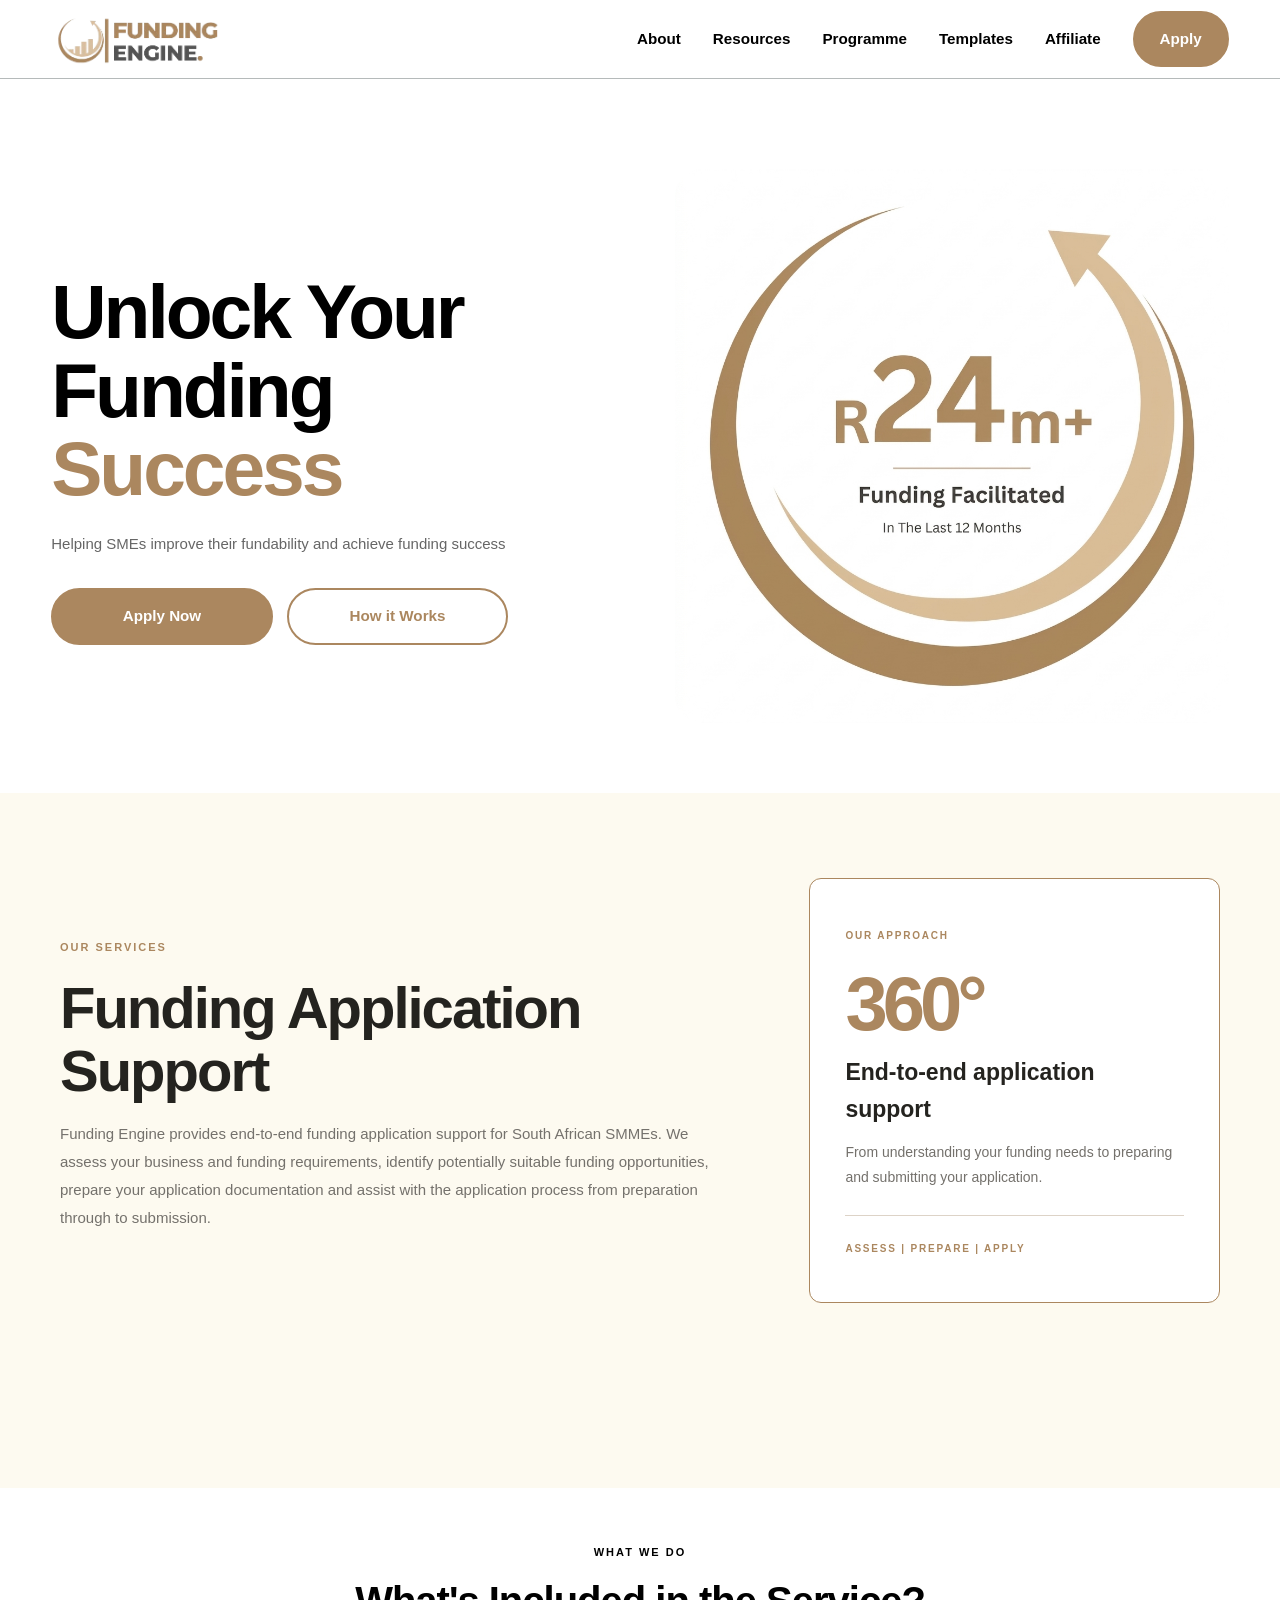
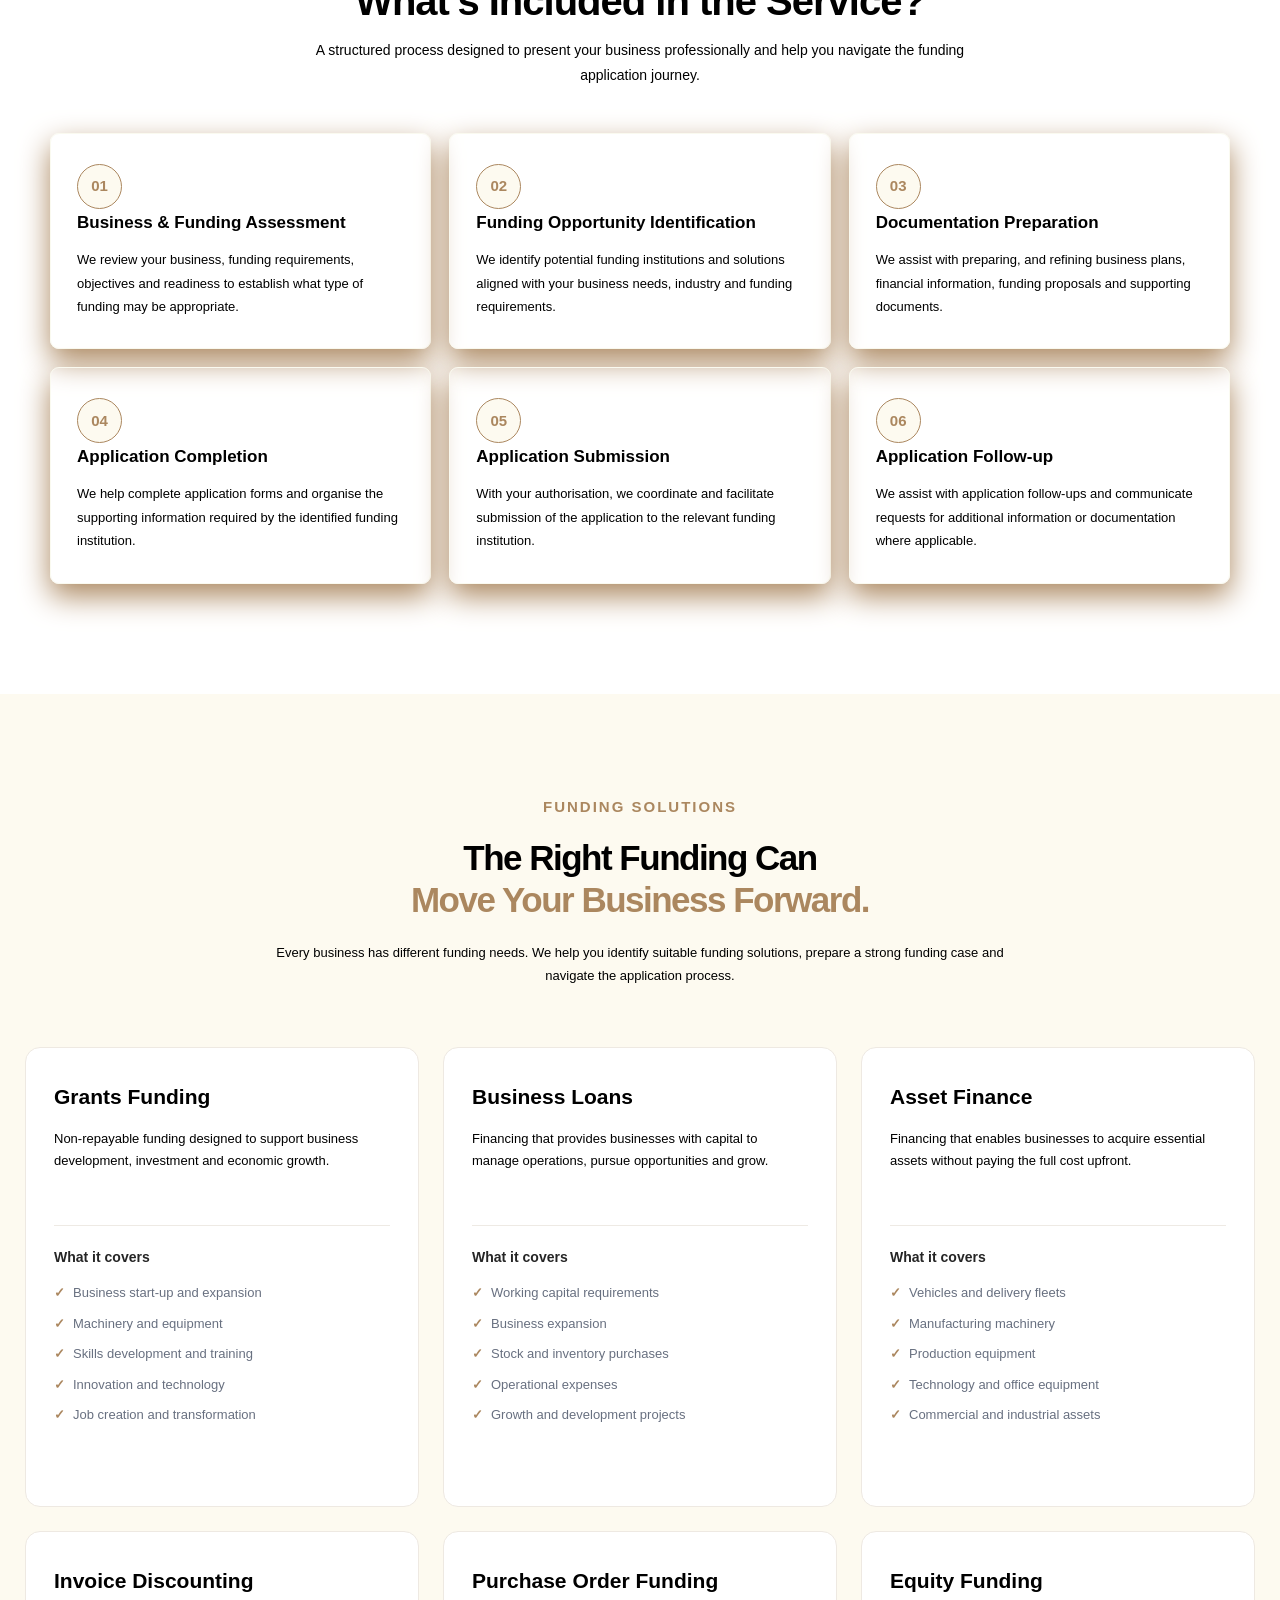
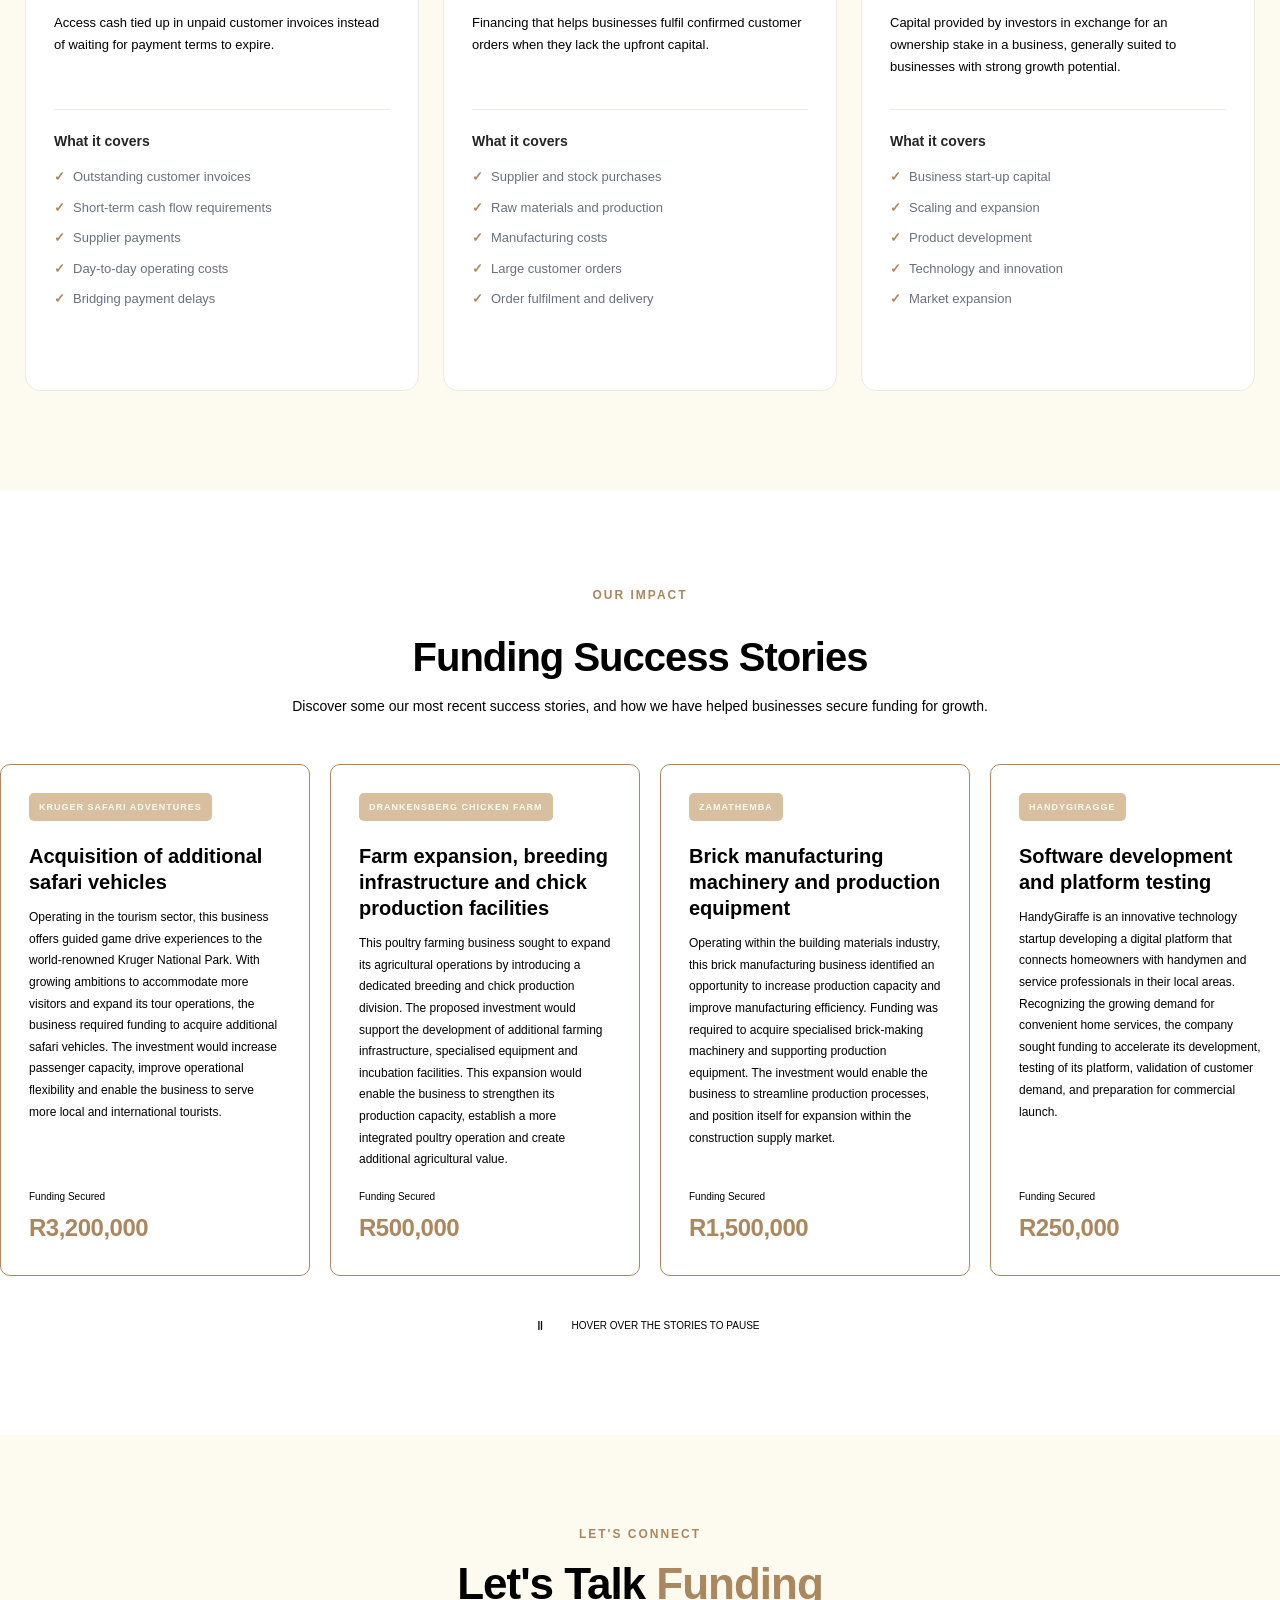
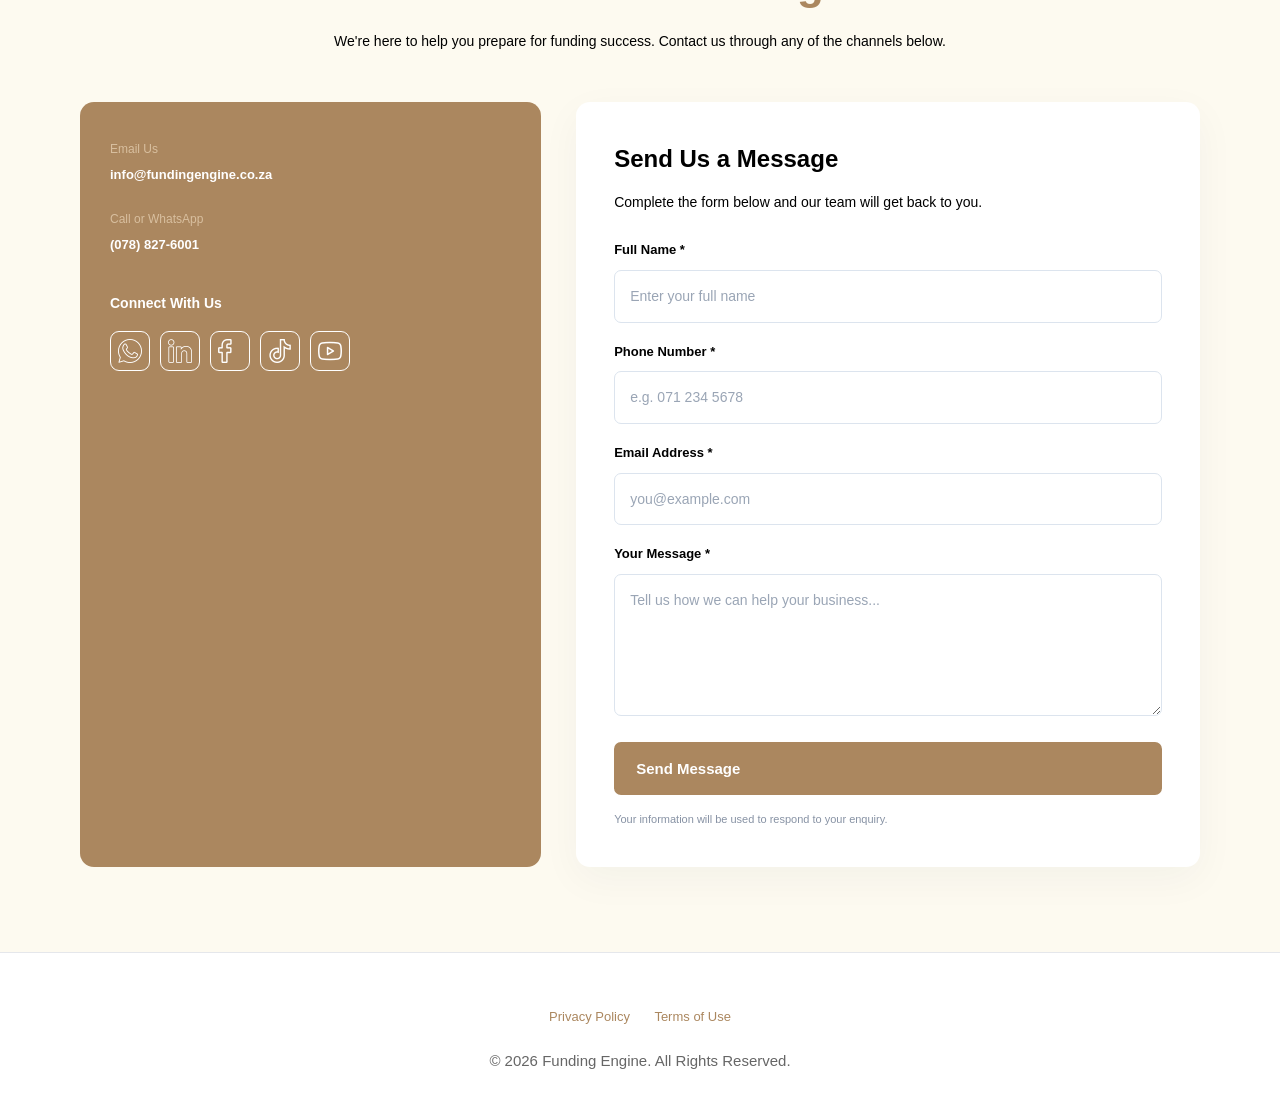
==== commit 30c591c5: "update 1.1" ====
--- a/index.html
+++ b/index.html
@@ -564,7 +564,6 @@
 
         <a class="fe-contact-item"
            href="mailto:fundingengine.sa@gmail.com">
-          <span class="fe-contact-icon">✉</span>
           <span>
             <small>Email Us</small>
             <strong>info@fundingengine.co.za</strong>
@@ -573,7 +572,6 @@
 
         <a class="fe-contact-item"
            href="https://wa.me/27788276001">
-          <span class="fe-contact-icon">☎</span>
           <span>
             <small>Call or WhatsApp</small>
             <strong>(078) 827-6001</strong>
